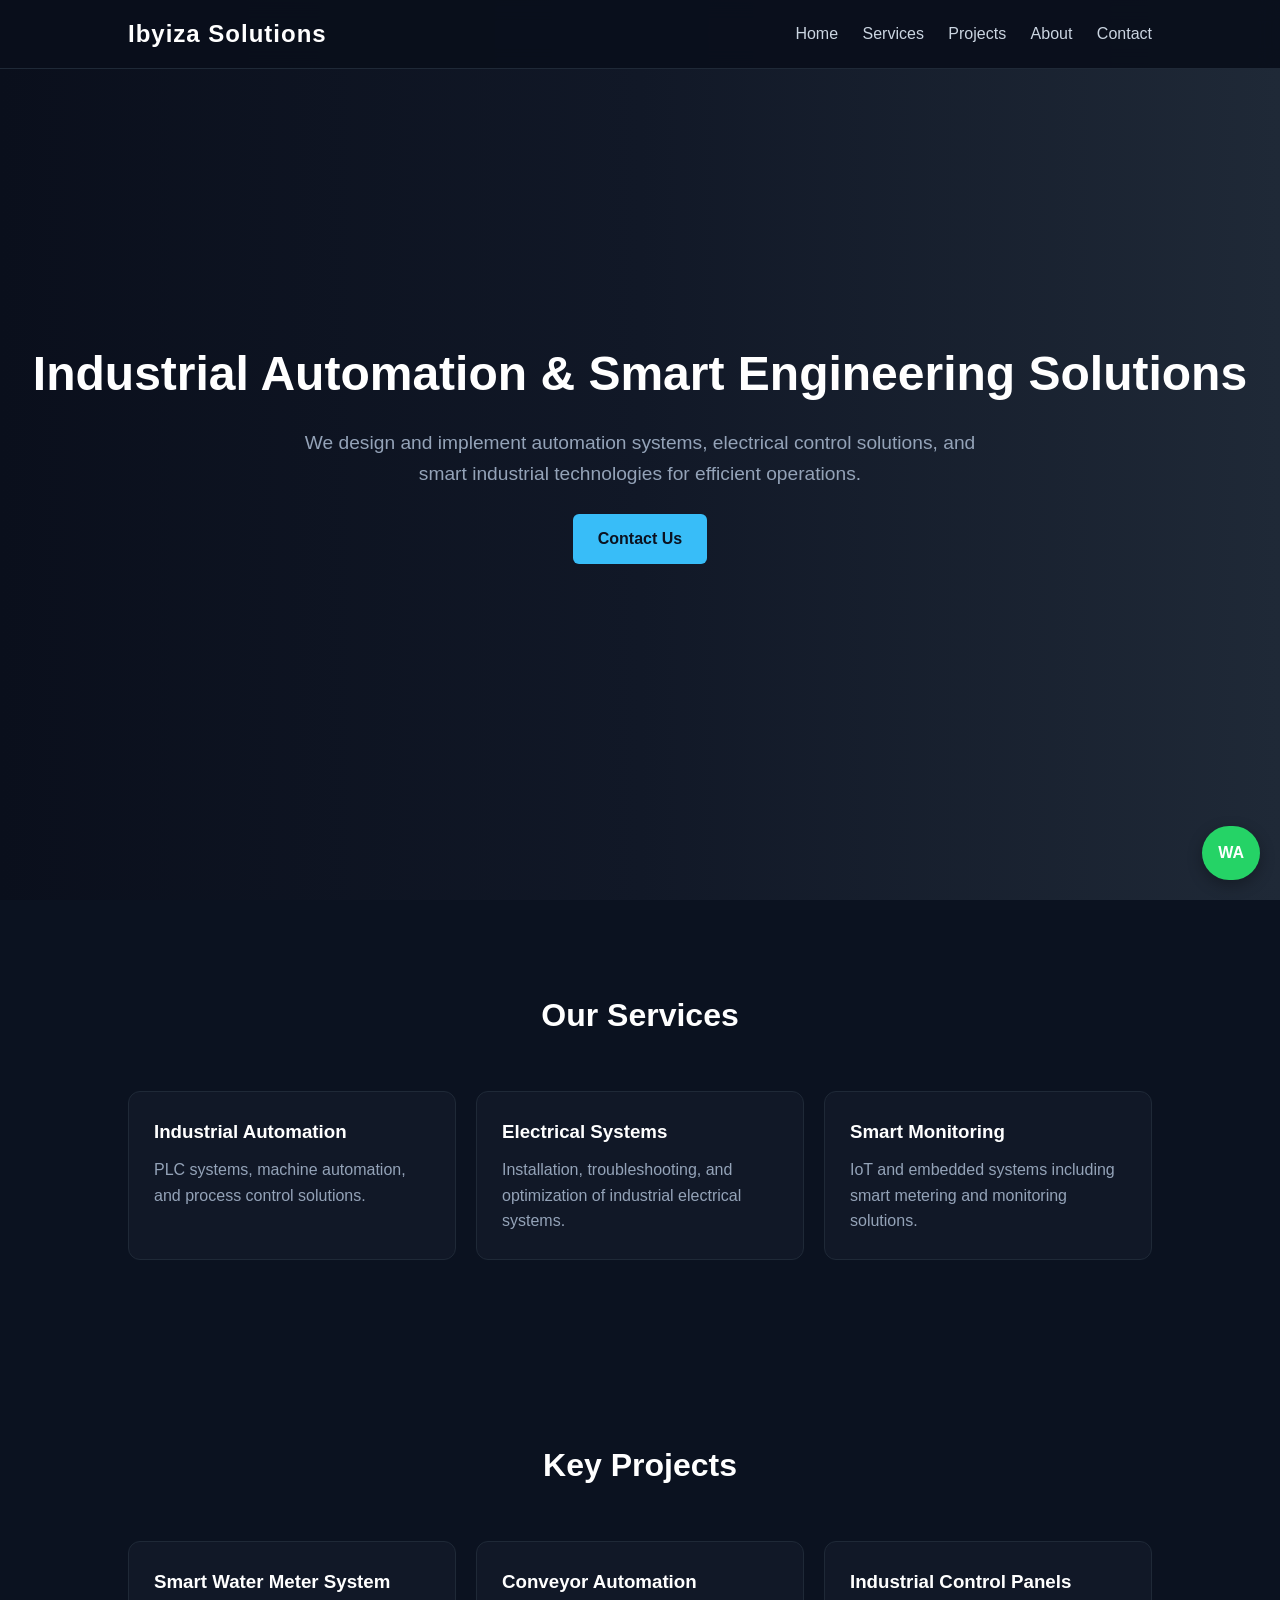
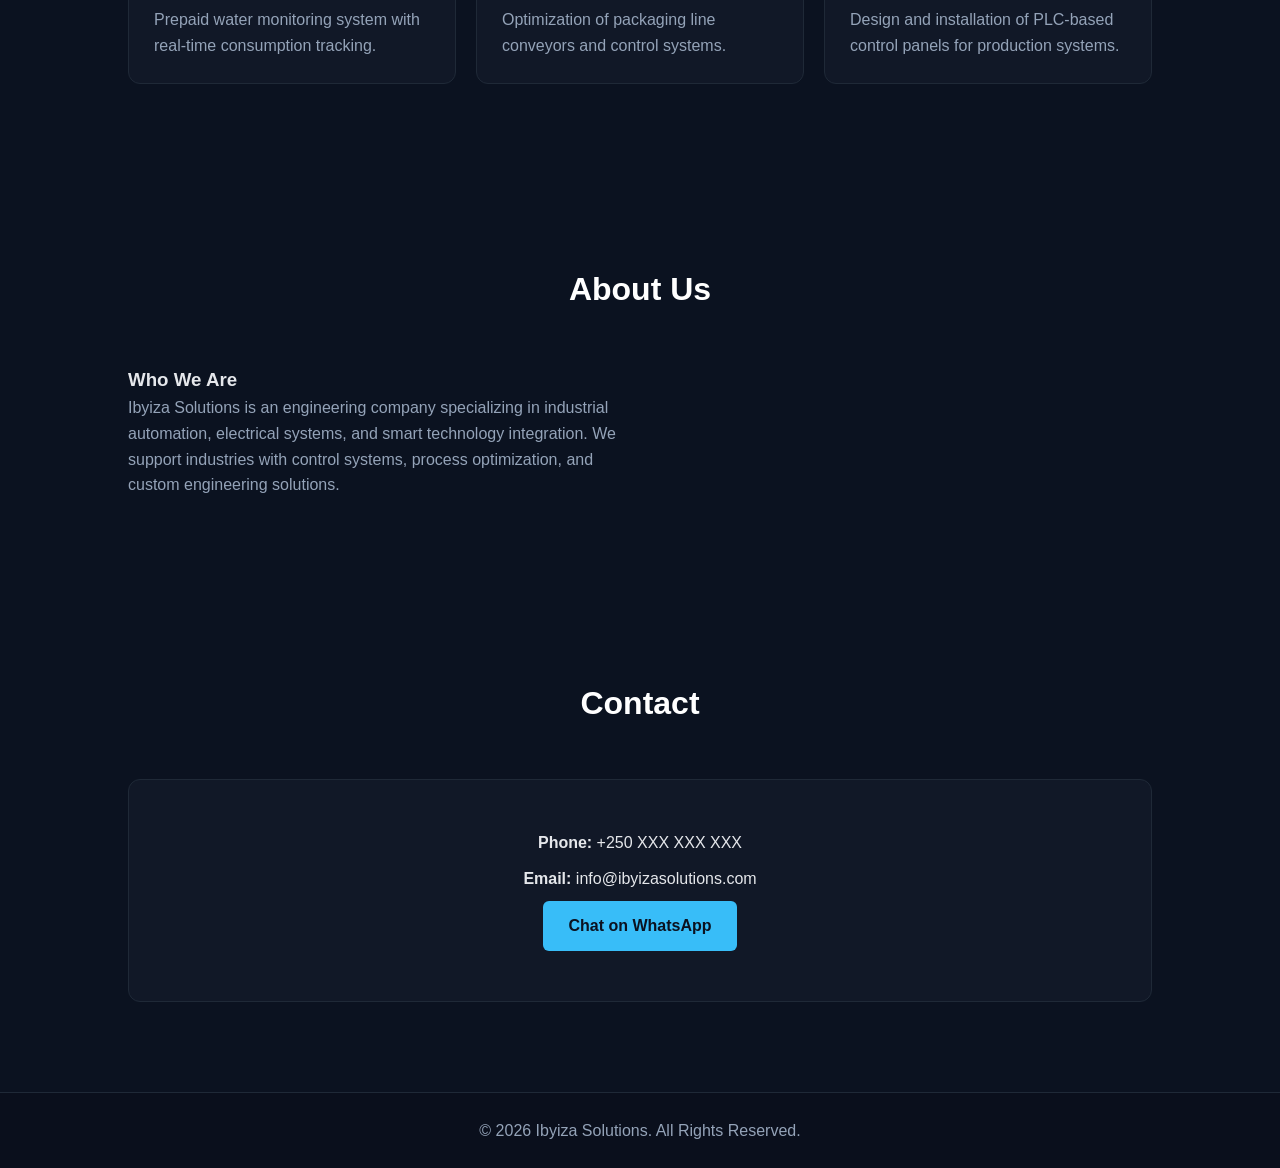
==== index.html @ 8e085aaf "Create index.html" ====
<!DOCTYPE html>
<html lang="en">
<head>
<meta charset="UTF-8" />
<meta name="viewport" content="width=device-width, initial-scale=1.0"/>

<title>Ibyiza Solutions | Industrial Automation & Engineering Systems</title>
<meta name="description" content="Ibyiza Solutions provides industrial automation, electrical systems, and smart engineering solutions including control systems and IoT-based monitoring." />

<style>
* {
  margin: 0;
  padding: 0;
  box-sizing: border-box;
  font-family: Arial, sans-serif;
}

body {
  line-height: 1.6;
  color: #e5e7eb;
  background: #0b1220;
  scroll-behavior: smooth;
}

/* NAV */
header {
  position: fixed;
  top: 0;
  width: 100%;
  background: rgba(10, 15, 28, 0.95);
  backdrop-filter: blur(10px);
  border-bottom: 1px solid #1f2937;
  z-index: 1000;
}

nav {
  display: flex;
  justify-content: space-between;
  align-items: center;
  padding: 15px 10%;
}

nav h2 {
  color: #ffffff;
  letter-spacing: 1px;
}

nav a {
  margin-left: 20px;
  text-decoration: none;
  color: #cbd5e1;
  font-weight: 500;
}

nav a:hover {
  color: #38bdf8;
}

/* HERO */
.hero {
  height: 100vh;
  display: flex;
  align-items: center;
  justify-content: center;
  text-align: center;
  padding: 0 20px;
  background: linear-gradient(to right, #0a0f1c, #111827, #1f2937);
}

.hero h1 {
  font-size: 3rem;
  margin-bottom: 15px;
  color: #ffffff;
}

.hero p {
  font-size: 1.2rem;
  max-width: 700px;
  margin: auto;
  color: #94a3b8;
  margin-bottom: 25px;
}

.btn {
  padding: 12px 25px;
  background: #38bdf8;
  color: #0b1220;
  border-radius: 6px;
  text-decoration: none;
  font-weight: bold;
  display: inline-block;
}

.btn:hover {
  background: #0ea5e9;
}

/* SECTIONS */
section {
  padding: 90px 10%;
}

.section-title {
  text-align: center;
  font-size: 2rem;
  margin-bottom: 50px;
  color: #ffffff;
}

/* GRID */
.grid {
  display: grid;
  grid-template-columns: repeat(auto-fit, minmax(260px, 1fr));
  gap: 20px;
}

/* CARDS */
.card {
  background: #111827;
  padding: 25px;
  border-radius: 12px;
  border: 1px solid #1f2937;
  transition: 0.3s;
}

.card:hover {
  transform: translateY(-6px);
  border-color: #38bdf8;
}

.card h3 {
  color: #ffffff;
  margin-bottom: 10px;
}

.card p {
  color: #94a3b8;
}

/* ABOUT */
.about {
  display: grid;
  grid-template-columns: 1fr 1fr;
  gap: 40px;
  align-items: center;
}

.about p {
  color: #94a3b8;
}

/* CONTACT */
.contact-box {
  text-align: center;
  background: #111827;
  padding: 40px;
  border-radius: 12px;
  border: 1px solid #1f2937;
}

.contact-box p {
  margin: 10px 0;
}

/* FOOTER */
footer {
  text-align: center;
  padding: 25px;
  background: #0a0f1c;
  border-top: 1px solid #1f2937;
  color: #94a3b8;
}

/* WHATSAPP BUTTON */
.whatsapp {
  position: fixed;
  bottom: 20px;
  right: 20px;
  background: #25d366;
  color: white;
  padding: 14px 16px;
  border-radius: 50px;
  text-decoration: none;
  font-weight: bold;
  box-shadow: 0 5px 15px rgba(0,0,0,0.3);
}

@media(max-width:768px){
  .about {
    grid-template-columns: 1fr;
  }

  nav {
    flex-direction: column;
    gap: 10px;
  }

  .hero h1 {
    font-size: 2.2rem;
  }
}
</style>
</head>

<body>

<header>
  <nav>
    <h2>Ibyiza Solutions</h2>
    <div>
      <a href="#home">Home</a>
      <a href="#services">Services</a>
      <a href="#projects">Projects</a>
      <a href="#about">About</a>
      <a href="#contact">Contact</a>
    </div>
  </nav>
</header>

<!-- HERO -->
<section class="hero" id="home">
  <div>
    <h1>Industrial Automation & Smart Engineering Solutions</h1>
    <p>
      We design and implement automation systems, electrical control solutions,
      and smart industrial technologies for efficient operations.
    </p>
    <a href="#contact" class="btn">Contact Us</a>
  </div>
</section>

<!-- SERVICES -->
<section id="services">
  <h2 class="section-title">Our Services</h2>

  <div class="grid">
    <div class="card">
      <h3>Industrial Automation</h3>
      <p>PLC systems, machine automation, and process control solutions.</p>
    </div>

    <div class="card">
      <h3>Electrical Systems</h3>
      <p>Installation, troubleshooting, and optimization of industrial electrical systems.</p>
    </div>

    <div class="card">
      <h3>Smart Monitoring</h3>
      <p>IoT and embedded systems including smart metering and monitoring solutions.</p>
    </div>
  </div>
</section>

<!-- PROJECTS -->
<section id="projects">
  <h2 class="section-title">Key Projects</h2>

  <div class="grid">
    <div class="card">
      <h3>Smart Water Meter System</h3>
      <p>Prepaid water monitoring system with real-time consumption tracking.</p>
    </div>

    <div class="card">
      <h3>Conveyor Automation</h3>
      <p>Optimization of packaging line conveyors and control systems.</p>
    </div>

    <div class="card">
      <h3>Industrial Control Panels</h3>
      <p>Design and installation of PLC-based control panels for production systems.</p>
    </div>
  </div>
</section>

<!-- ABOUT -->
<section id="about">
  <h2 class="section-title">About Us</h2>

  <div class="about">
    <div>
      <h3>Who We Are</h3>
      <p>
        Ibyiza Solutions is an engineering company specializing in industrial automation,
        electrical systems, and smart technology integration. We support industries with
        control systems, process optimization, and custom engineering solutions.
      </p>
    </div>
  </div>
</section>

<!-- CONTACT -->
<section id="contact">
  <h2 class="section-title">Contact</h2>

  <div class="contact-box">
    <p><strong>Phone:</strong> +250 XXX XXX XXX</p>
    <p><strong>Email:</strong> info@ibyizasolutions.com</p>
    <p><a class="btn" href="https://wa.me/250XXXXXXXXX">Chat on WhatsApp</a></p>
  </div>
</section>

<footer>
  © 2026 Ibyiza Solutions. All Rights Reserved.
</footer>

<!-- WhatsApp Floating -->
<a class="whatsapp" href="https://wa.me/250XXXXXXXXX">WA</a>

</body>
</html>
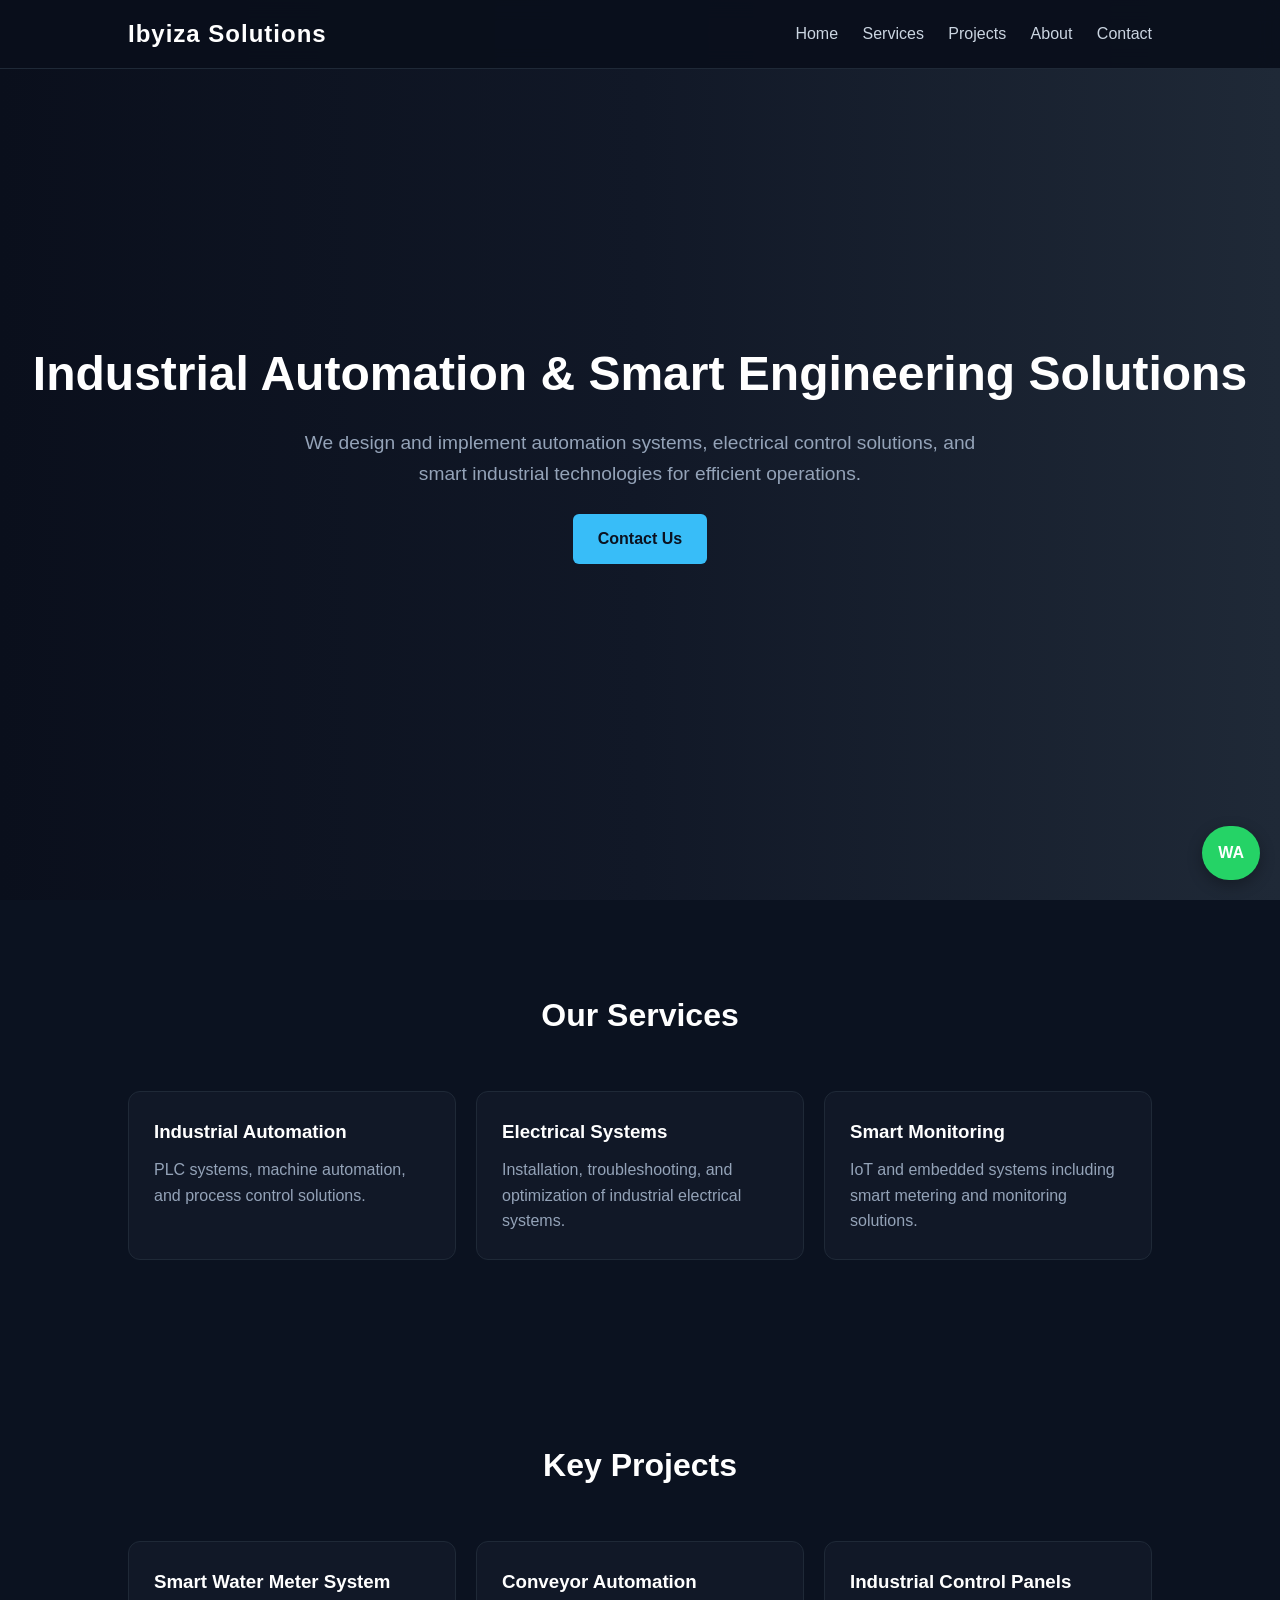
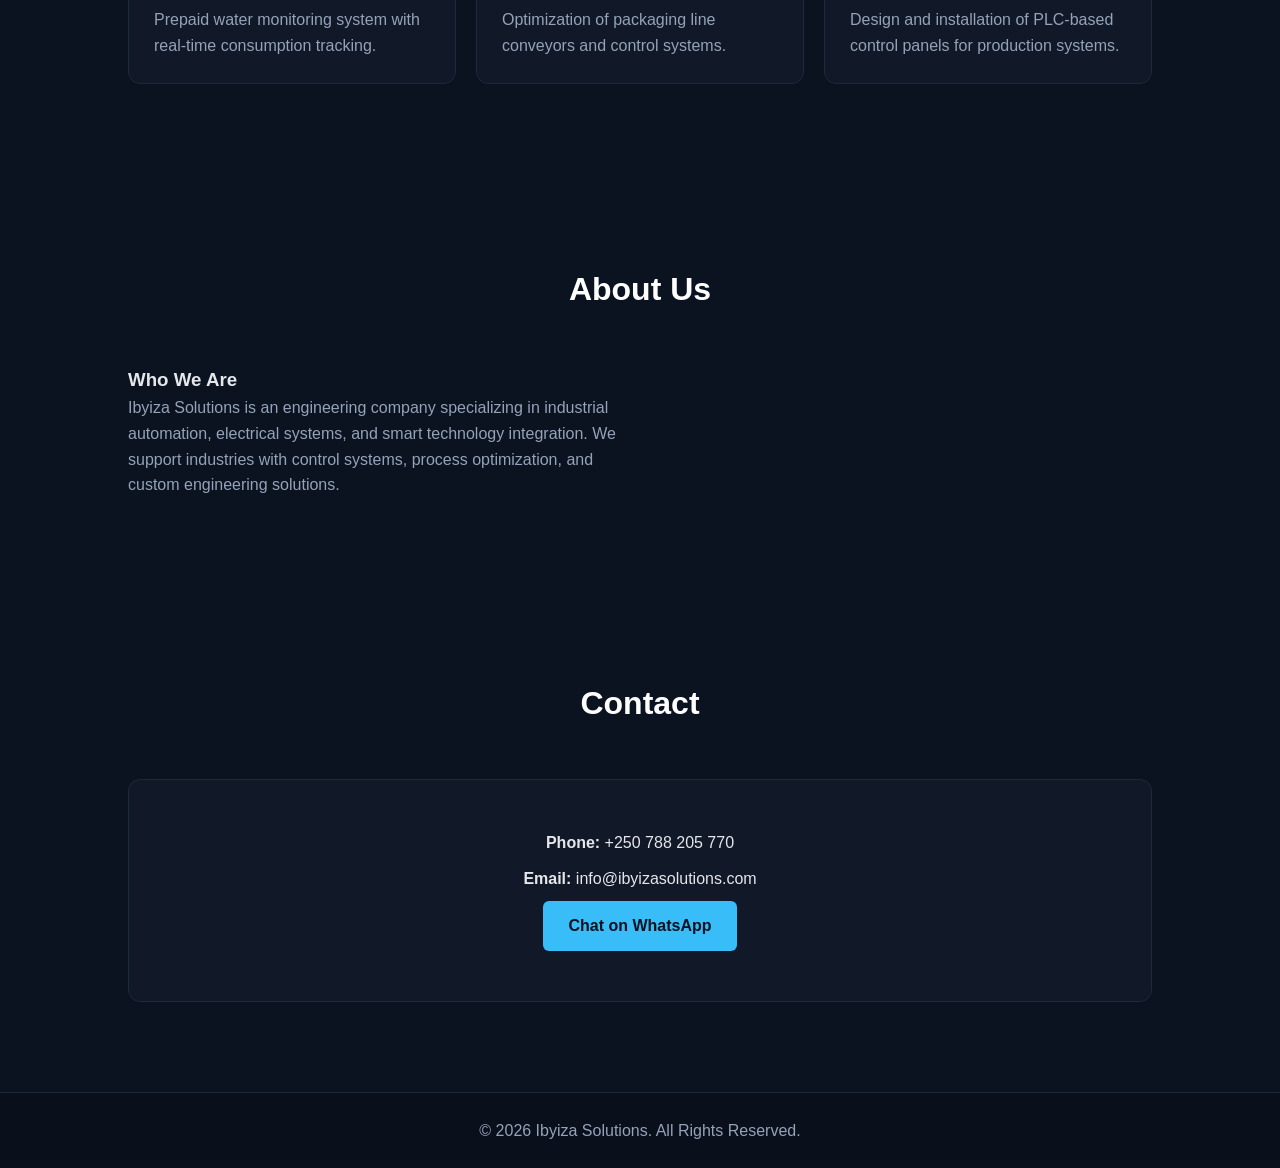
==== commit e973803b: "Update index.html" ====
--- a/index.html
+++ b/index.html
@@ -294,9 +294,9 @@
   <h2 class="section-title">Contact</h2>
 
   <div class="contact-box">
-    <p><strong>Phone:</strong> +250 XXX XXX XXX</p>
+    <p><strong>Phone:</strong> +250 788 205 770</p>
     <p><strong>Email:</strong> info@ibyizasolutions.com</p>
-    <p><a class="btn" href="https://wa.me/250XXXXXXXXX">Chat on WhatsApp</a></p>
+    <p><a class="btn" href="https://wa.me/250788205770">Chat on WhatsApp</a></p>
   </div>
 </section>
 
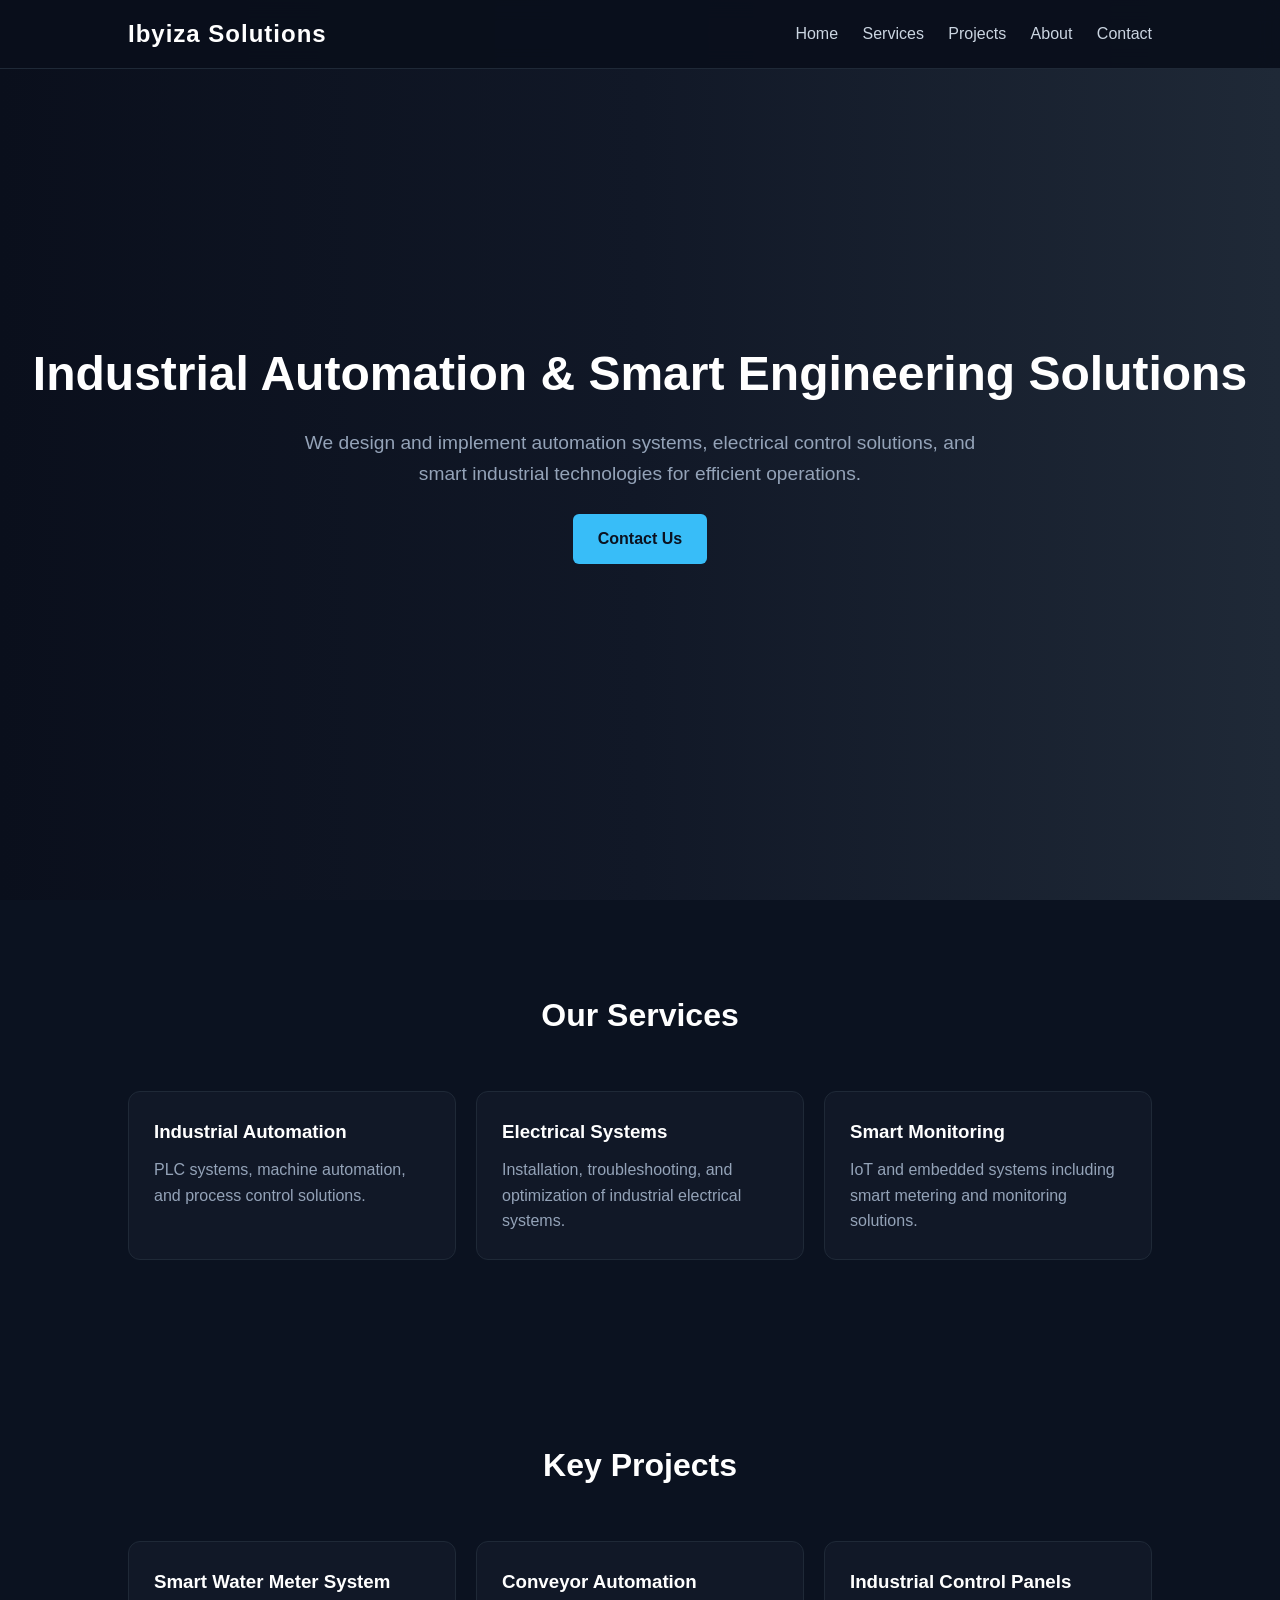
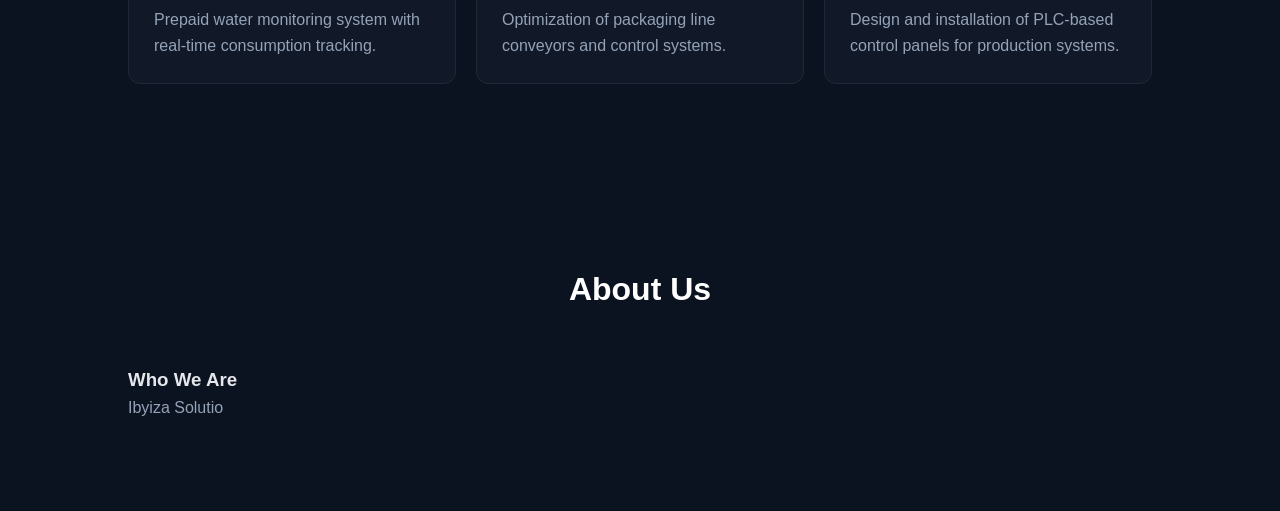
==== commit 6a97fe0c: "Update index.html" ====
--- a/index.html
+++ b/index.html
@@ -5,7 +5,18 @@
 <meta name="viewport" content="width=device-width, initial-scale=1.0"/>
 
 <title>Ibyiza Solutions | Industrial Automation & Engineering Systems</title>
-<meta name="description" content="Ibyiza Solutions provides industrial automation, electrical systems, and smart engineering solutions including control systems and IoT-based monitoring." />
+
+<!-- SEO Meta Tags -->
+<meta name="description" content="Ibyiza Solutions provides industrial automation, electrical systems, smart monitoring solutions, and engineering services for industrial and commercial applications.">
+<meta name="keywords" content="industrial automation Rwanda, electrical systems Rwanda, smart monitoring solutions, engineering services Rwanda, PLC automation Rwanda">
+<meta name="author" content="Ibyiza Solutions">
+
+<!-- Open Graph / Social Media Meta Tags -->
+<meta property="og:title" content="Ibyiza Solutions | Industrial Automation & Engineering Systems">
+<meta property="og:description" content="Engineering solutions for automation, electrical systems, and smart industrial monitoring.">
+<meta property="og:type" content="website">
+<meta property="og:url" content="https://ibyizasolutions.com">
+<meta property="og:image" content="https://ibyizasolutions.com/images/factory.jpg">
 
 <style>
 * {
@@ -232,18 +243,15 @@
 <!-- SERVICES -->
 <section id="services">
   <h2 class="section-title">Our Services</h2>
-
   <div class="grid">
     <div class="card">
       <h3>Industrial Automation</h3>
       <p>PLC systems, machine automation, and process control solutions.</p>
     </div>
-
     <div class="card">
       <h3>Electrical Systems</h3>
       <p>Installation, troubleshooting, and optimization of industrial electrical systems.</p>
     </div>
-
     <div class="card">
       <h3>Smart Monitoring</h3>
       <p>IoT and embedded systems including smart metering and monitoring solutions.</p>
@@ -254,18 +262,15 @@
 <!-- PROJECTS -->
 <section id="projects">
   <h2 class="section-title">Key Projects</h2>
-
   <div class="grid">
     <div class="card">
       <h3>Smart Water Meter System</h3>
       <p>Prepaid water monitoring system with real-time consumption tracking.</p>
     </div>
-
     <div class="card">
       <h3>Conveyor Automation</h3>
       <p>Optimization of packaging line conveyors and control systems.</p>
     </div>
-
     <div class="card">
       <h3>Industrial Control Panels</h3>
       <p>Design and installation of PLC-based control panels for production systems.</p>
@@ -276,36 +281,8 @@
 <!-- ABOUT -->
 <section id="about">
   <h2 class="section-title">About Us</h2>
-
   <div class="about">
     <div>
       <h3>Who We Are</h3>
       <p>
-        Ibyiza Solutions is an engineering company specializing in industrial automation,
-        electrical systems, and smart technology integration. We support industries with
-        control systems, process optimization, and custom engineering solutions.
-      </p>
-    </div>
-  </div>
-</section>
-
-<!-- CONTACT -->
-<section id="contact">
-  <h2 class="section-title">Contact</h2>
-
-  <div class="contact-box">
-    <p><strong>Phone:</strong> +250 788 205 770</p>
-    <p><strong>Email:</strong> info@ibyizasolutions.com</p>
-    <p><a class="btn" href="https://wa.me/250788205770">Chat on WhatsApp</a></p>
-  </div>
-</section>
-
-<footer>
-  © 2026 Ibyiza Solutions. All Rights Reserved.
-</footer>
-
-<!-- WhatsApp Floating -->
-<a class="whatsapp" href="https://wa.me/250XXXXXXXXX">WA</a>
-
-</body>
-</html>
+        Ibyiza Solutio
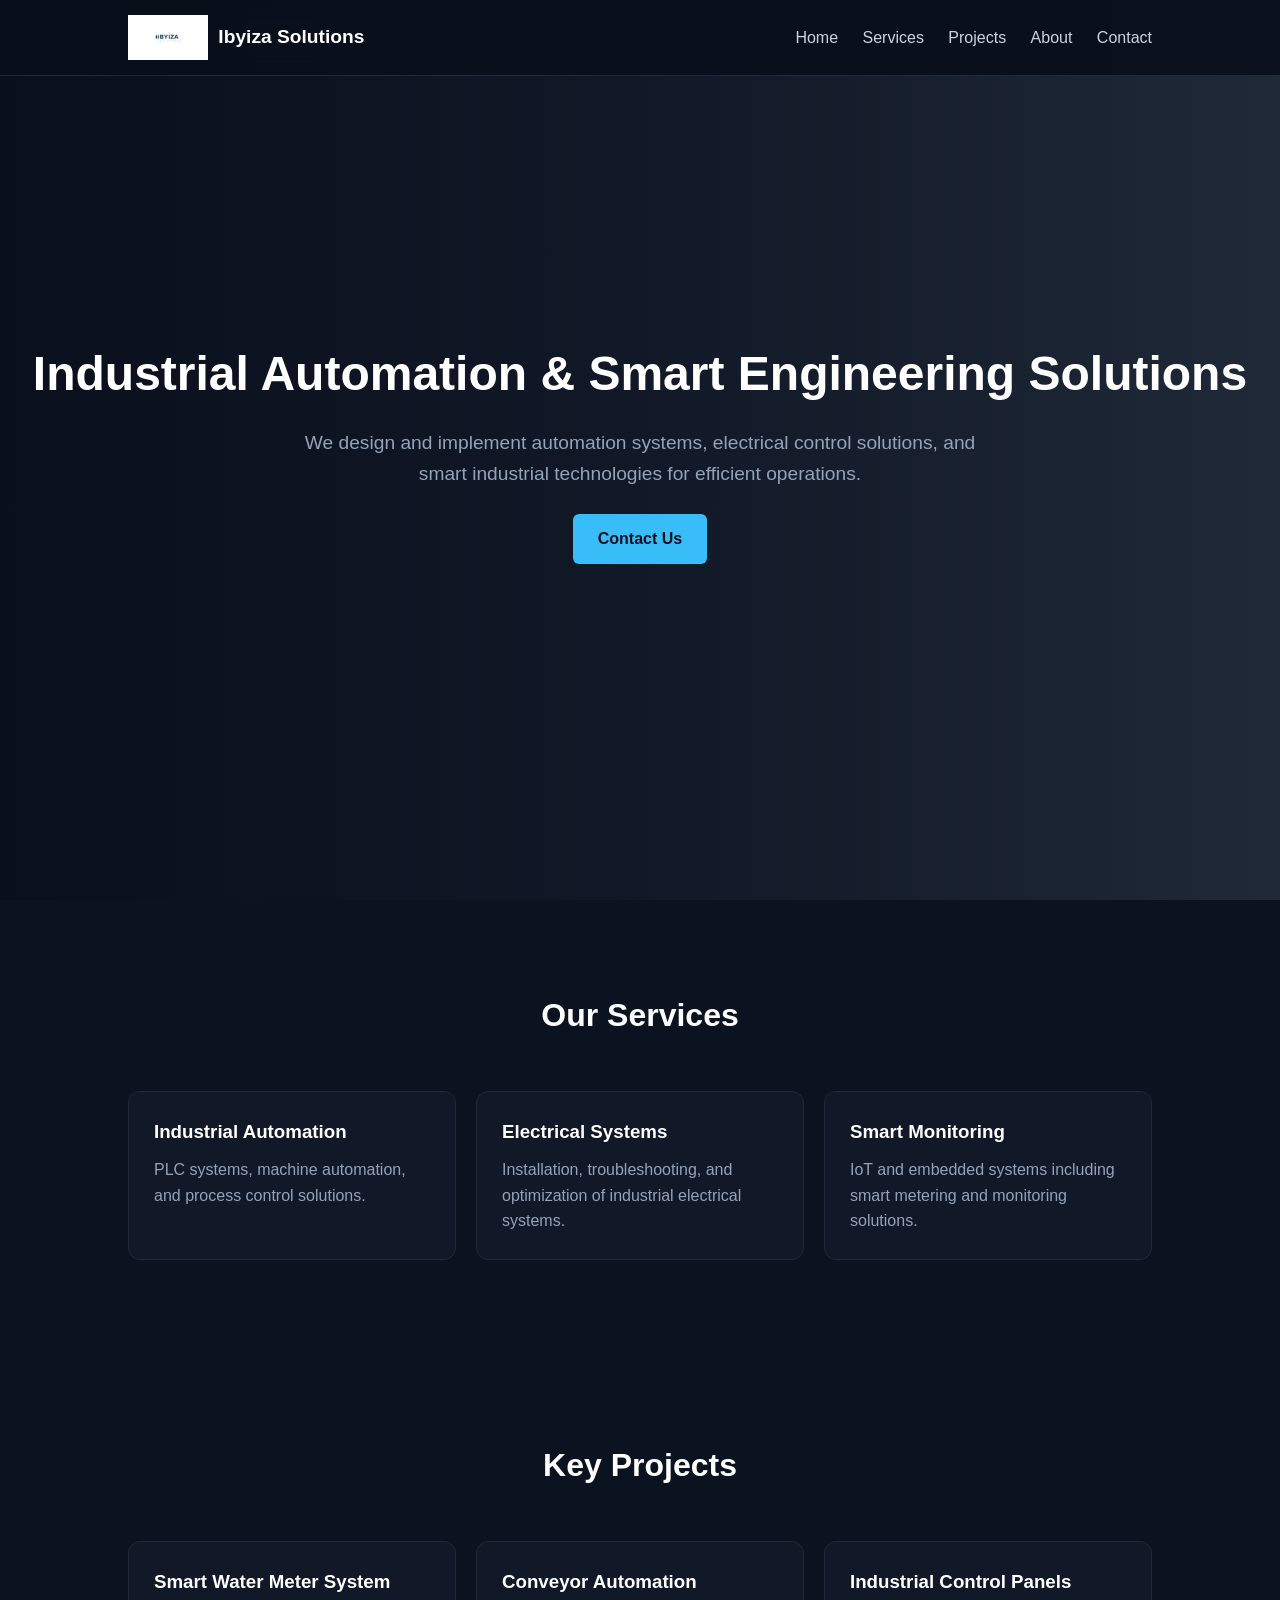
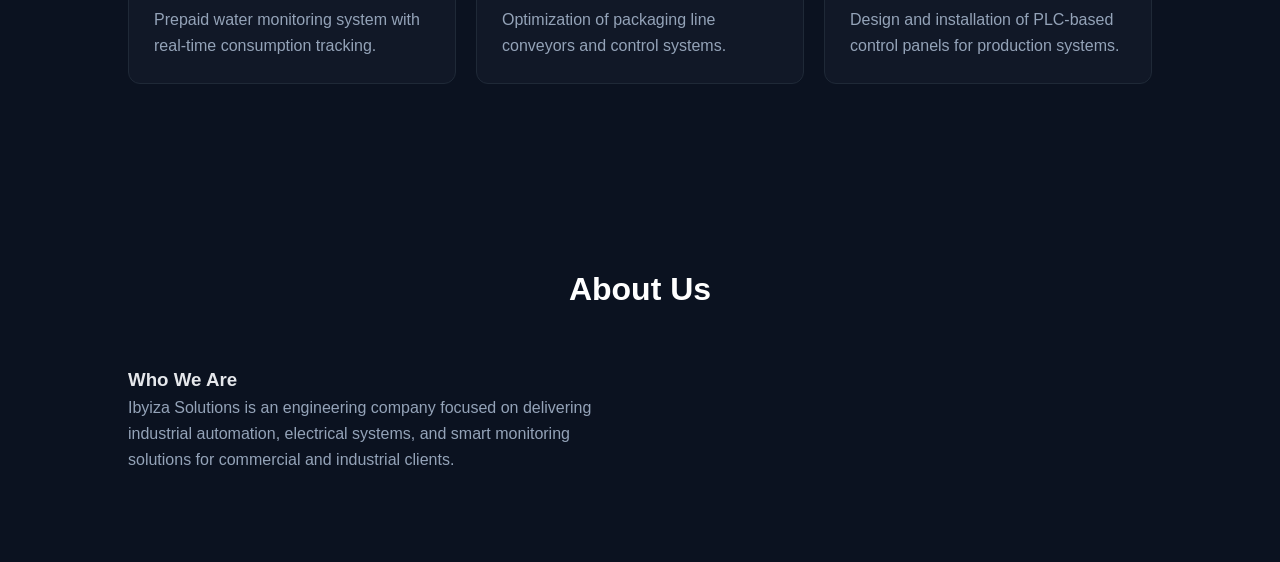
==== commit e2686e51: "Update index.html" ====
--- a/index.html
+++ b/index.html
@@ -17,7 +17,7 @@
 <meta property="og:type" content="website">
 <meta property="og:url" content="https://ibyizasolutions.com">
 <meta property="og:image" content="https://ibyizasolutions.com/images/factory.jpg">
-
+<link rel="icon" type="image/png" href="logo.png">
 <style>
 * {
   margin: 0;
@@ -51,11 +51,6 @@
   padding: 15px 10%;
 }
 
-nav h2 {
-  color: #ffffff;
-  letter-spacing: 1px;
-}
-
 nav a {
   margin-left: 20px;
   text-decoration: none;
@@ -65,6 +60,19 @@
 
 nav a:hover {
   color: #38bdf8;
+}
+
+.logo {
+  display: flex;
+  align-items: center;
+  gap: 10px;
+  color: #ffffff;
+  font-size: 1.2rem;
+  font-weight: bold;
+}
+.logo img {
+  height: 45px;
+  width: auto;
 }
 
 /* HERO */
@@ -217,7 +225,10 @@
 
 <header>
   <nav>
-    <h2>Ibyiza Solutions</h2>
+    <div class="logo">
+      <img src="logo.png" alt="Ibyiza Solutions Logo">
+      <span>Ibyiza Solutions</span>
+    </div>
     <div>
       <a href="#home">Home</a>
       <a href="#services">Services</a>
@@ -285,4 +296,12 @@
     <div>
       <h3>Who We Are</h3>
       <p>
-        Ibyiza Solutio
+        Ibyiza Solutions is an engineering company focused on delivering industrial automation,
+        electrical systems, and smart monitoring solutions for commercial and industrial clients.
+      </p>
+    </div>
+  </div>
+</section>
+
+</body>
+</html>
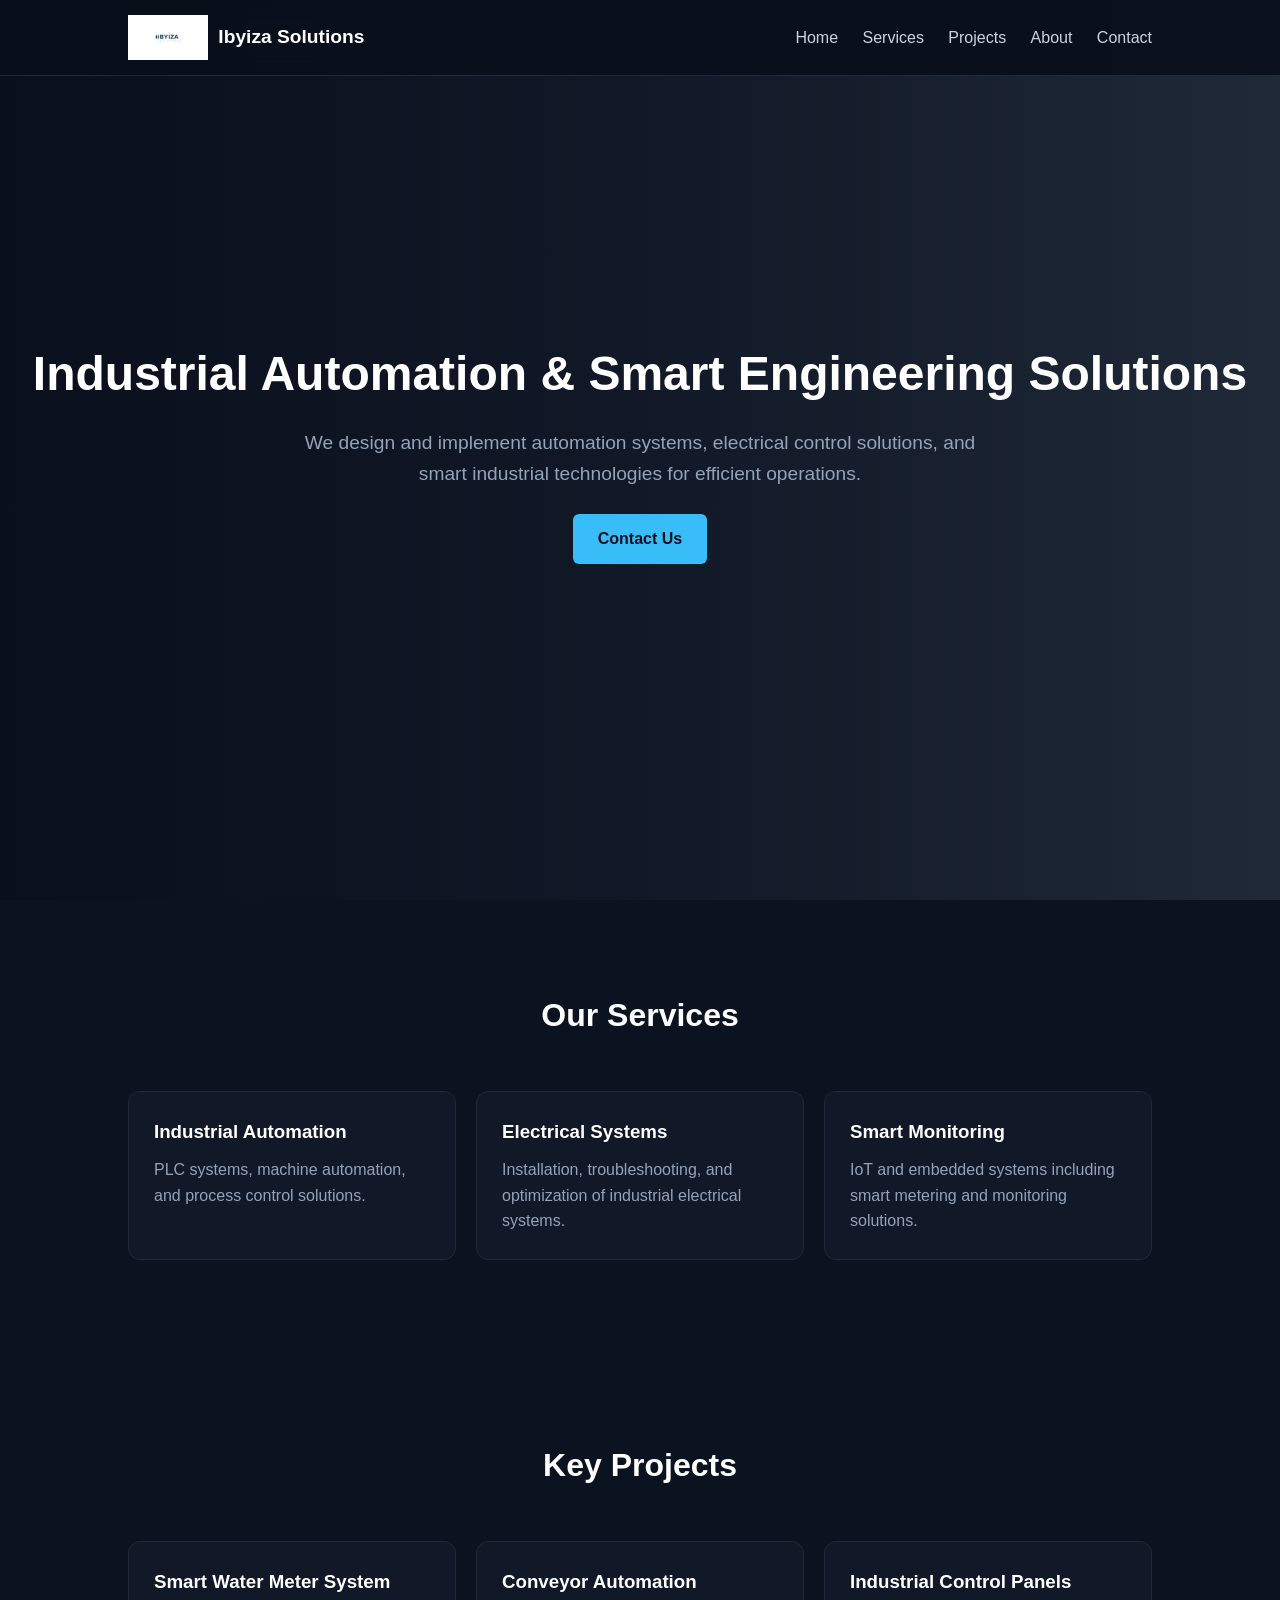
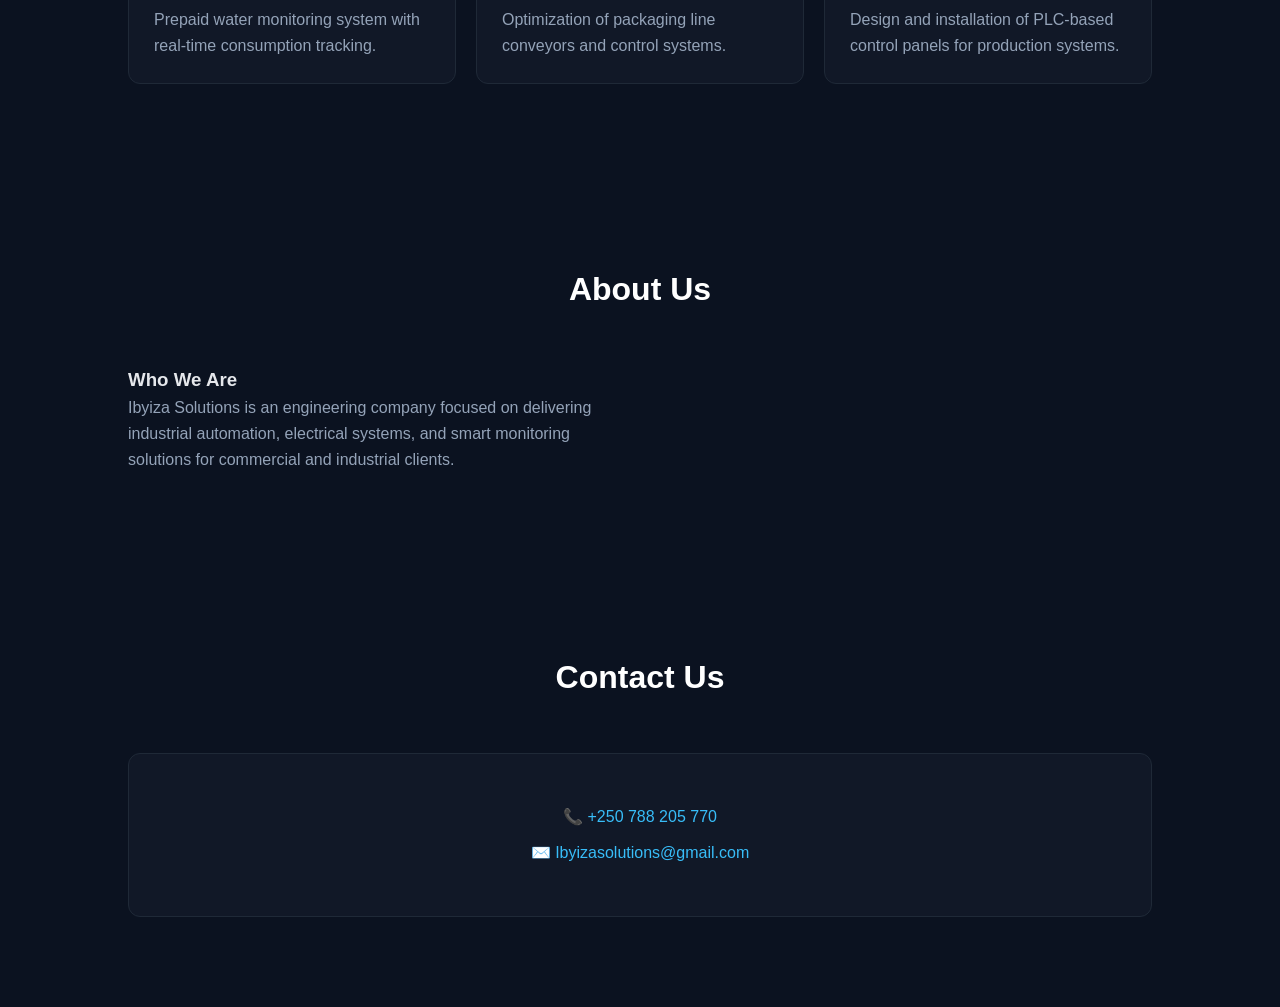
==== commit f416a9de: "Update index.html" ====
--- a/index.html
+++ b/index.html
@@ -303,5 +303,14 @@
   </div>
 </section>
 
+<!-- CONTACT -->
+<section id="contact">
+  <h2 class="section-title">Contact Us</h2>
+  <div class="contact-box">
+    <p>📞 <a href="tel:+250788205770" style="color:#38bdf8; text-decoration:none;">+250 788 205 770</a></p>
+    <p>✉️ <a href="mailto:Ibyizasolutions@gmail.com" style="color:#38bdf8; text-decoration:none;">Ibyizasolutions@gmail.com</a></p>
+  </div>
+</section>
+
 </body>
 </html>
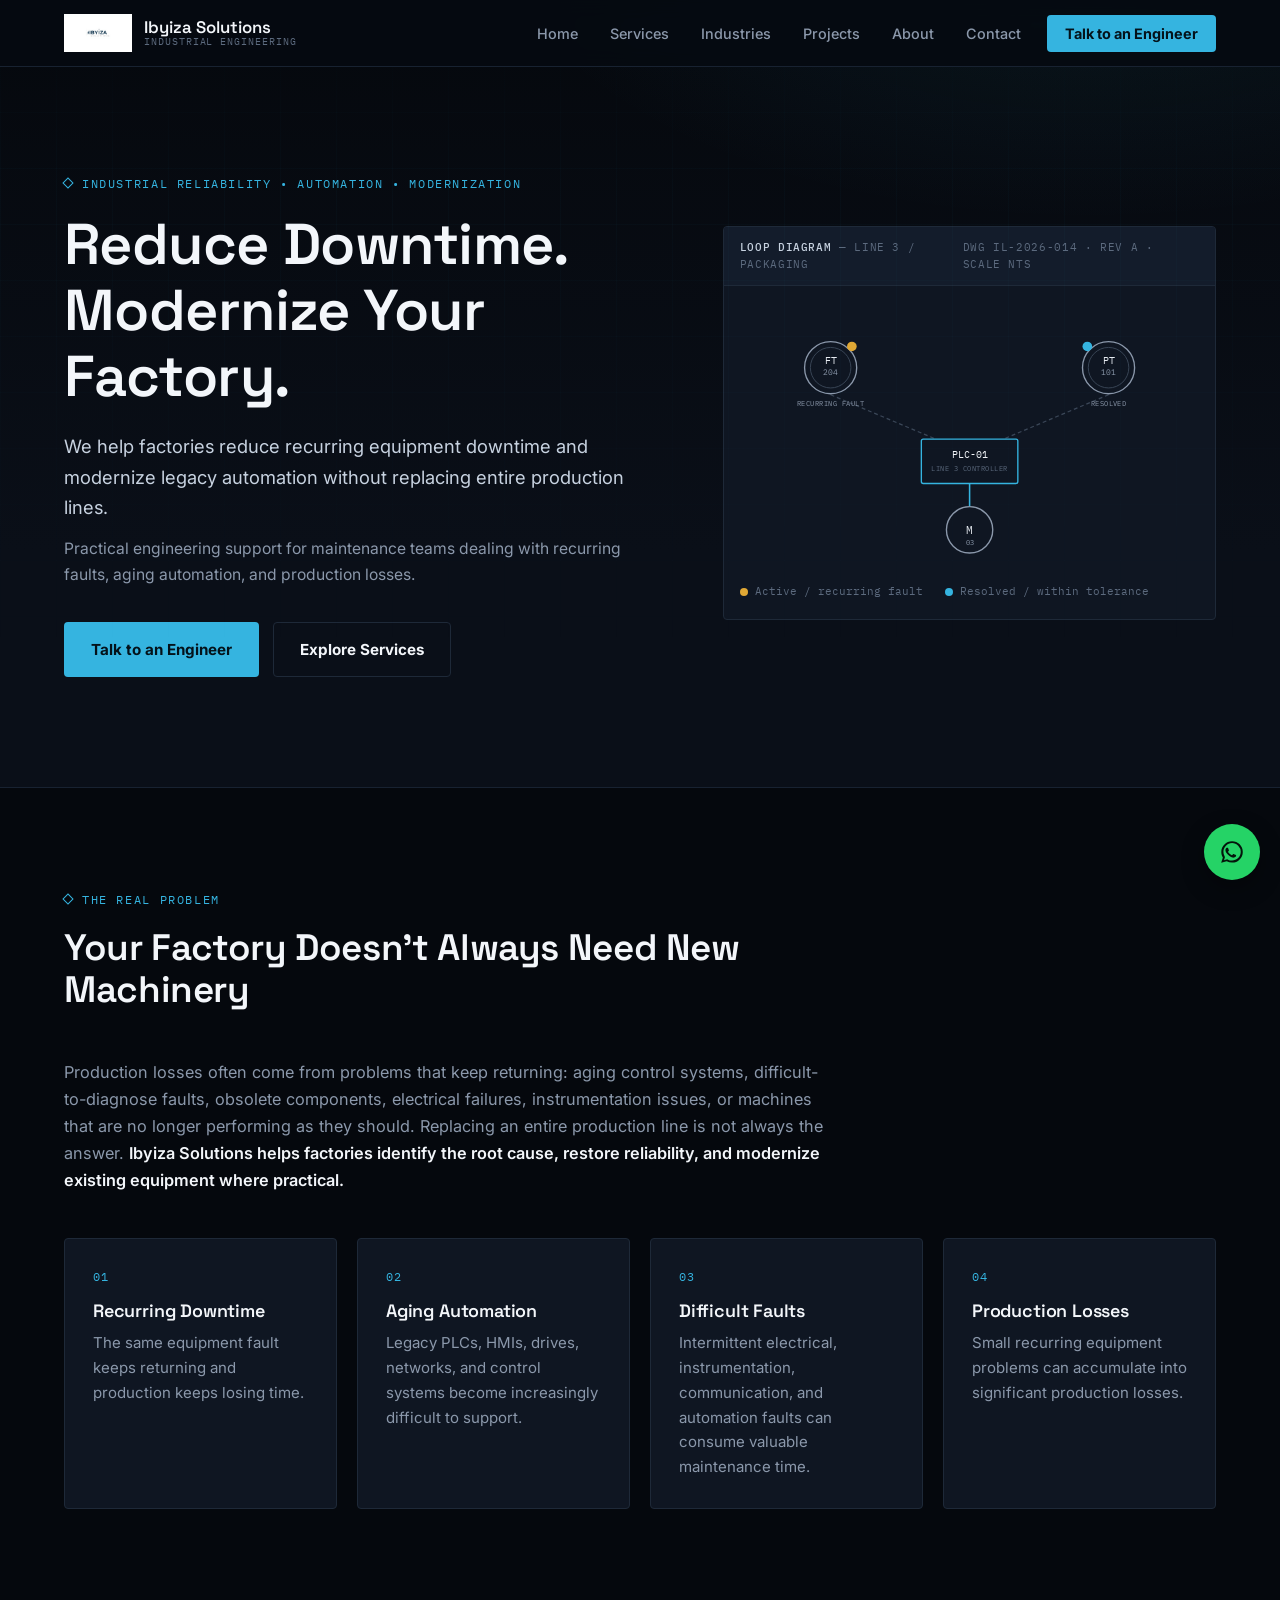
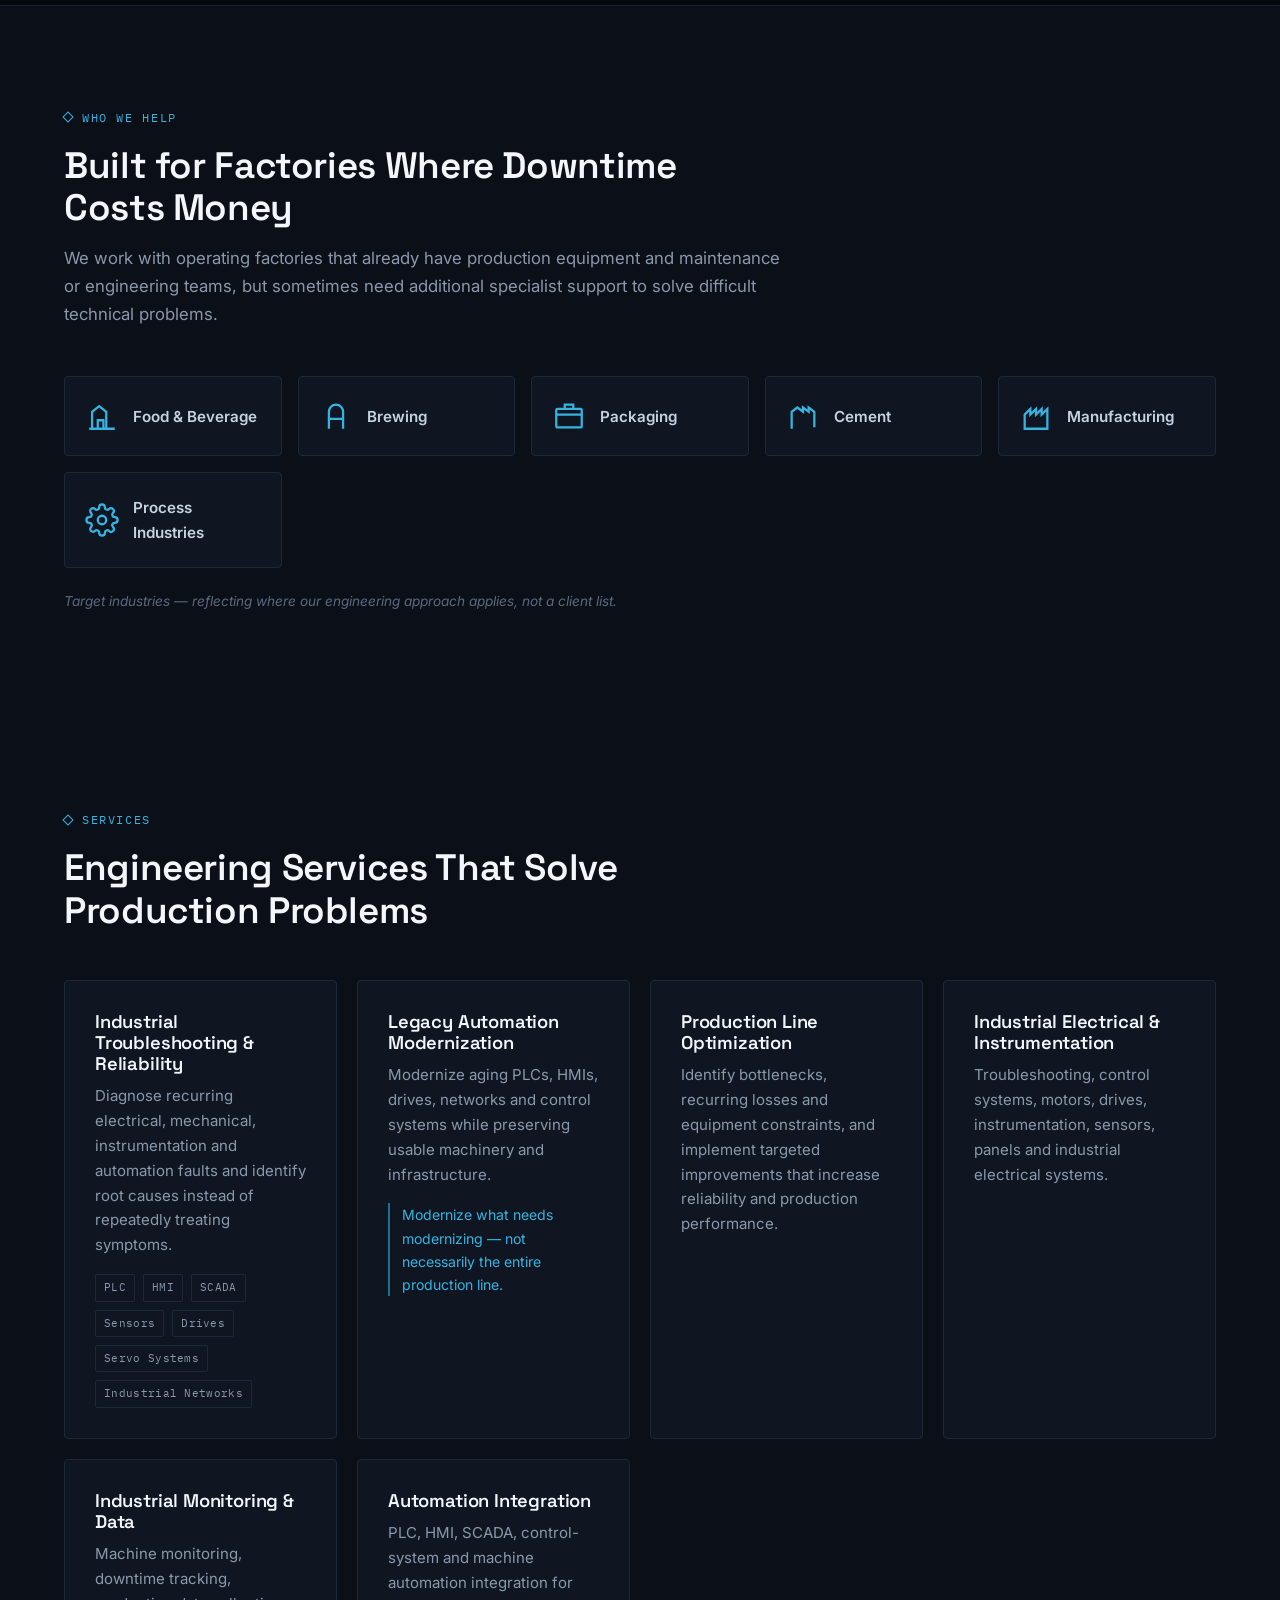
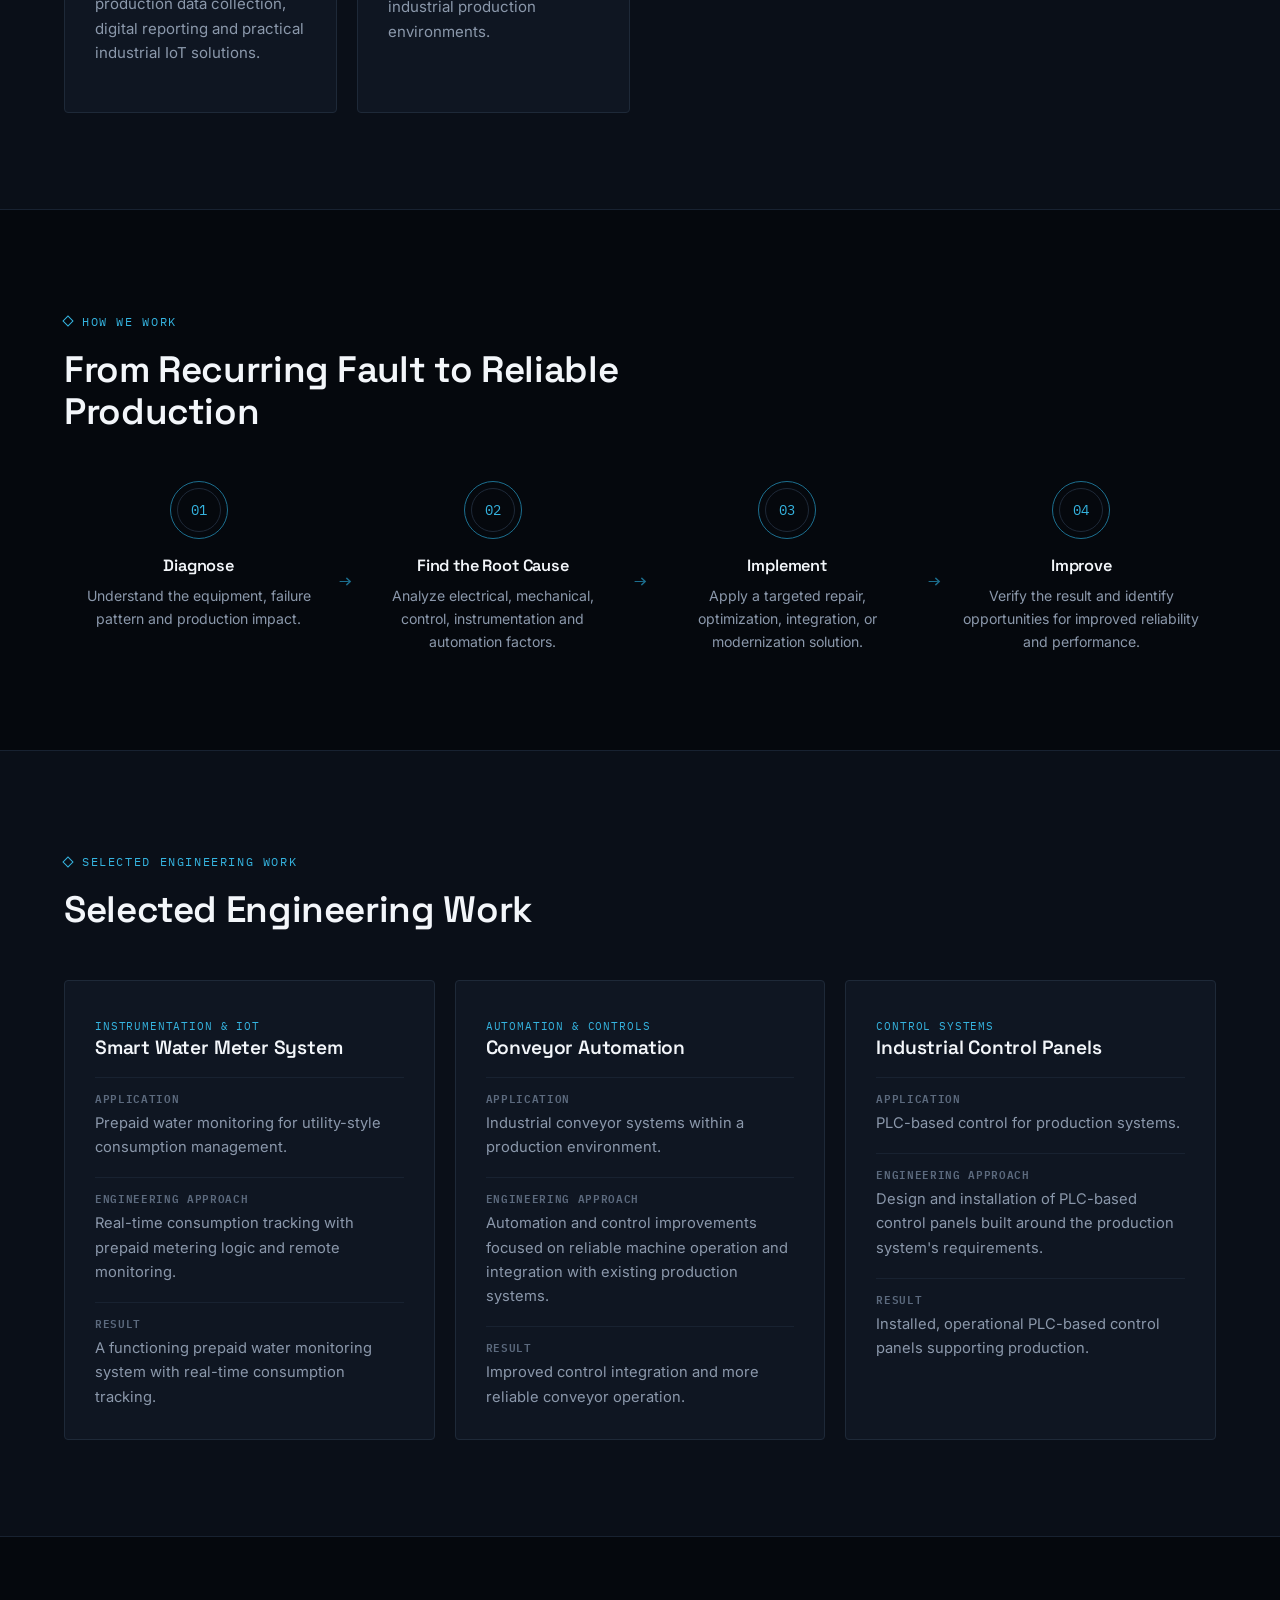
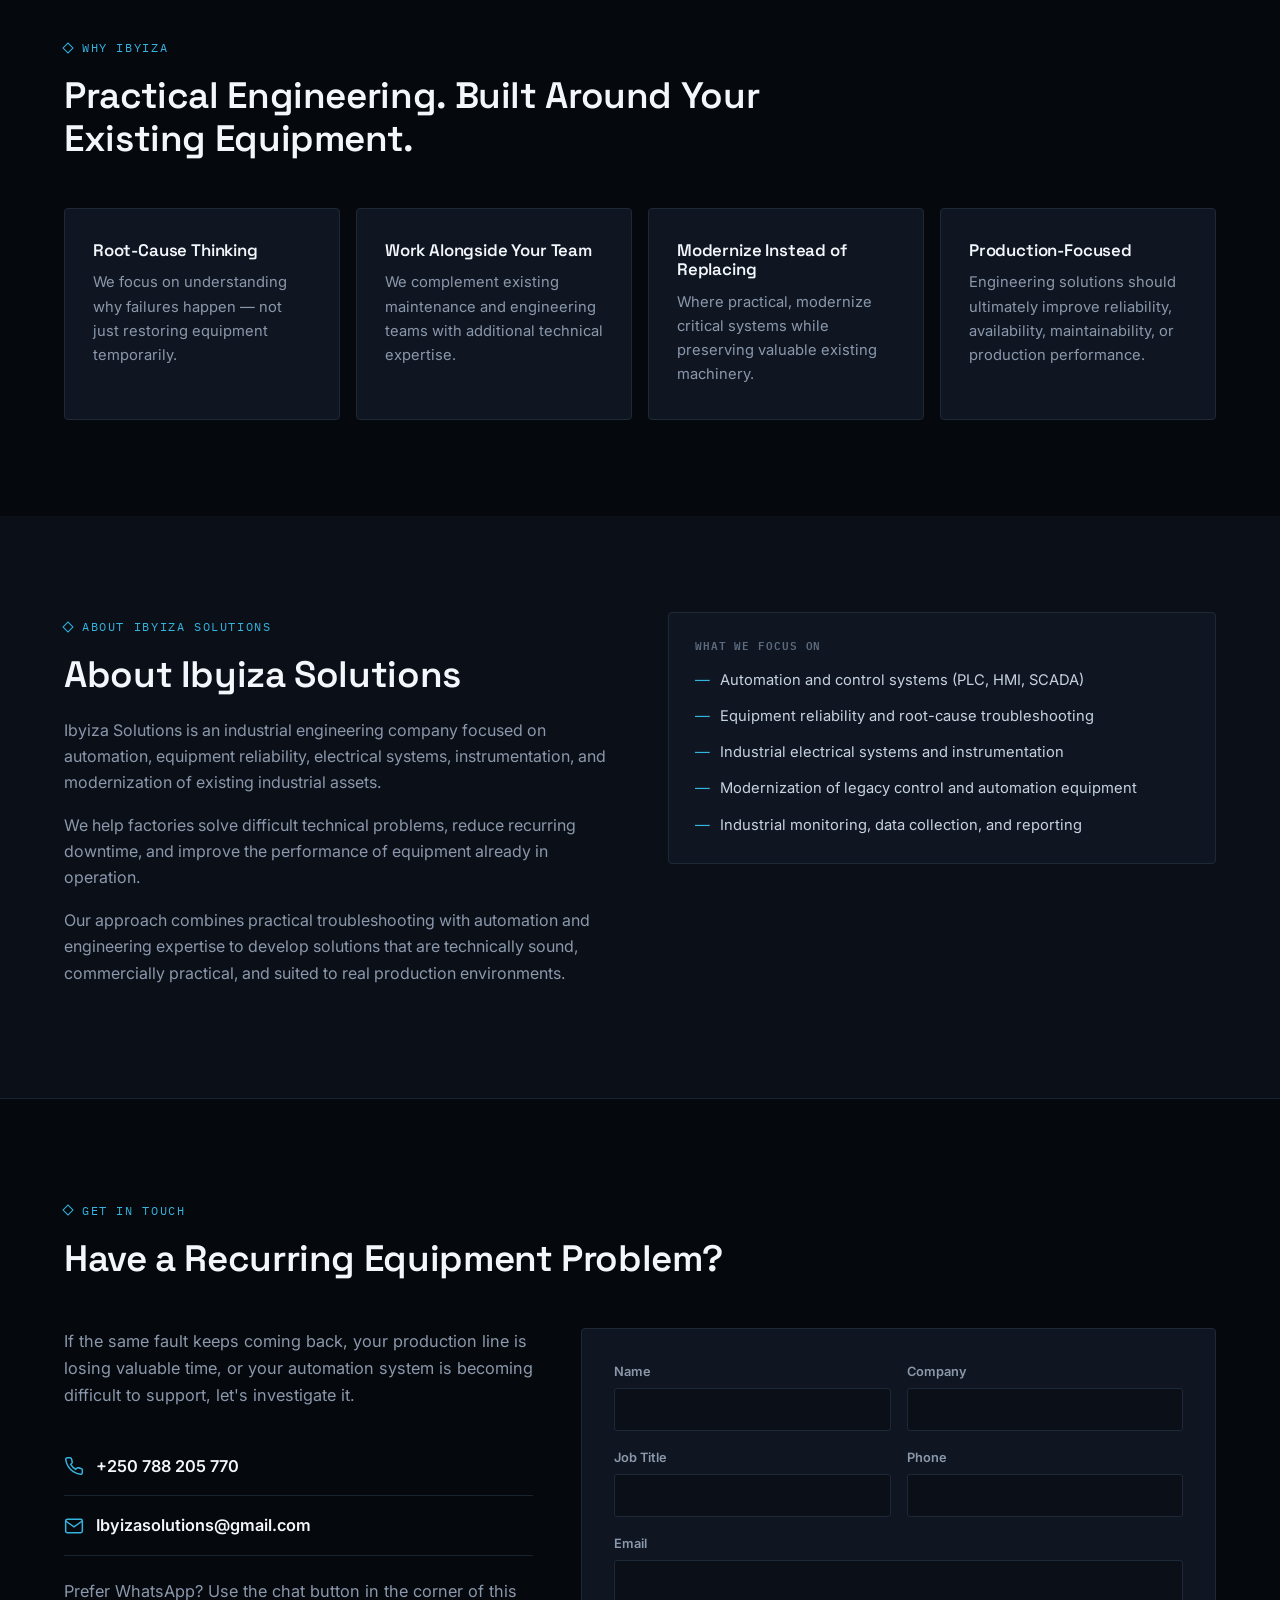
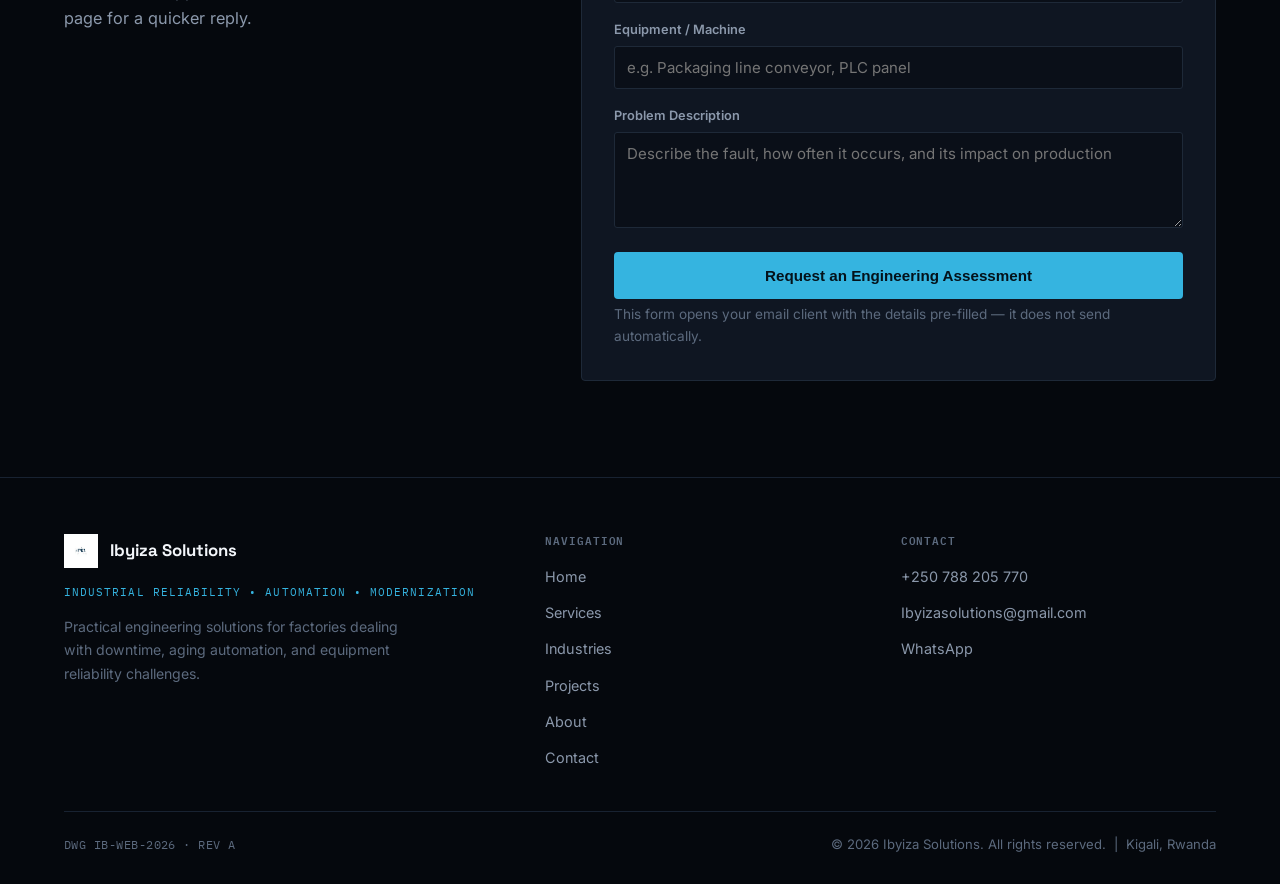
==== commit c7866722: "Update print statement from 'Hello' to 'Goodbye'" ====
--- a/index.html
+++ b/index.html
@@ -2,315 +2,1023 @@
 <html lang="en">
 <head>
 <meta charset="UTF-8" />
-<meta name="viewport" content="width=device-width, initial-scale=1.0"/>
-
-<title>Ibyiza Solutions | Industrial Automation & Engineering Systems</title>
+<meta name="viewport" content="width=device-width, initial-scale=1.0" />
+
+<title>Ibyiza Solutions | Industrial Automation, Reliability &amp; Factory Downtime</title>
 
 <!-- SEO Meta Tags -->
-<meta name="description" content="Ibyiza Solutions provides industrial automation, electrical systems, smart monitoring solutions, and engineering services for industrial and commercial applications.">
-<meta name="keywords" content="industrial automation Rwanda, electrical systems Rwanda, smart monitoring solutions, engineering services Rwanda, PLC automation Rwanda">
-<meta name="author" content="Ibyiza Solutions">
-
-<!-- Open Graph / Social Media Meta Tags -->
-<meta property="og:title" content="Ibyiza Solutions | Industrial Automation & Engineering Systems">
-<meta property="og:description" content="Engineering solutions for automation, electrical systems, and smart industrial monitoring.">
-<meta property="og:type" content="website">
-<meta property="og:url" content="https://ibyizasolutions.com">
-<meta property="og:image" content="https://ibyizasolutions.com/images/factory.jpg">
-<link rel="icon" type="image/png" href="logo.png">
+<meta name="description" content="Ibyiza Solutions helps factories reduce recurring equipment downtime, troubleshoot industrial automation problems, and modernize legacy control systems without unnecessarily replacing entire production lines." />
+<meta name="keywords" content="industrial automation Rwanda, industrial engineering Rwanda, factory automation Rwanda, industrial troubleshooting, PLC troubleshooting Rwanda, industrial maintenance engineering, legacy automation modernization, production line optimization, industrial electrical engineering, factory downtime reduction, automation engineering Rwanda" />
+<meta name="author" content="Ibyiza Solutions" />
+<meta name="robots" content="index, follow" />
+<link rel="canonical" href="https://ibyizasolutions.com/" />
+
+<!-- Open Graph -->
+<meta property="og:title" content="Ibyiza Solutions | Industrial Automation, Reliability & Factory Downtime" />
+<meta property="og:description" content="We help factories reduce recurring equipment downtime and modernize legacy automation without replacing entire production lines." />
+<meta property="og:type" content="website" />
+<meta property="og:url" content="https://ibyizasolutions.com/" />
+<meta property="og:image" content="https://ibyizasolutions.com/logo.png" />
+<meta property="og:locale" content="en_US" />
+<meta property="og:site_name" content="Ibyiza Solutions" />
+
+<!-- Twitter -->
+<meta name="twitter:card" content="summary_large_image" />
+<meta name="twitter:title" content="Ibyiza Solutions | Industrial Automation, Reliability & Factory Downtime" />
+<meta name="twitter:description" content="Practical engineering support for factories dealing with recurring downtime, aging automation, and equipment reliability challenges." />
+<meta name="twitter:image" content="https://ibyizasolutions.com/logo.png" />
+
+<link rel="icon" type="image/png" href="logo.png" />
+
+<link rel="preconnect" href="https://fonts.googleapis.com" />
+<link rel="preconnect" href="https://fonts.gstatic.com" crossorigin />
+<link href="https://fonts.googleapis.com/css2?family=Space+Grotesk:wght@500;600;700&family=IBM+Plex+Mono:wght@400;500;600&family=Inter:wght@400;500;600&display=swap" rel="stylesheet" />
+
+<!-- Structured Data -->
+<script type="application/ld+json">
+{
+  "@context": "https://schema.org",
+  "@type": "ProfessionalService",
+  "name": "Ibyiza Solutions",
+  "url": "https://ibyizasolutions.com/",
+  "logo": "https://ibyizasolutions.com/logo.png",
+  "image": "https://ibyizasolutions.com/logo.png",
+  "description": "Ibyiza Solutions helps factories reduce recurring equipment downtime, troubleshoot industrial automation problems, and modernize legacy control systems.",
+  "telephone": "+250788205770",
+  "email": "Ibyizasolutions@gmail.com",
+  "areaServed": "Rwanda",
+  "priceRange": "$$",
+  "sameAs": []
+}
+</script>
+
 <style>
-* {
-  margin: 0;
-  padding: 0;
-  box-sizing: border-box;
-  font-family: Arial, sans-serif;
-}
-
-body {
-  line-height: 1.6;
-  color: #e5e7eb;
-  background: #0b1220;
-  scroll-behavior: smooth;
-}
-
-/* NAV */
-header {
-  position: fixed;
-  top: 0;
-  width: 100%;
-  background: rgba(10, 15, 28, 0.95);
-  backdrop-filter: blur(10px);
-  border-bottom: 1px solid #1f2937;
-  z-index: 1000;
-}
-
-nav {
-  display: flex;
-  justify-content: space-between;
-  align-items: center;
-  padding: 15px 10%;
-}
-
-nav a {
-  margin-left: 20px;
-  text-decoration: none;
-  color: #cbd5e1;
-  font-weight: 500;
-}
-
-nav a:hover {
-  color: #38bdf8;
-}
-
-.logo {
-  display: flex;
-  align-items: center;
-  gap: 10px;
-  color: #ffffff;
-  font-size: 1.2rem;
-  font-weight: bold;
-}
-.logo img {
-  height: 45px;
-  width: auto;
-}
-
-/* HERO */
-.hero {
-  height: 100vh;
-  display: flex;
-  align-items: center;
-  justify-content: center;
-  text-align: center;
-  padding: 0 20px;
-  background: linear-gradient(to right, #0a0f1c, #111827, #1f2937);
-}
-
-.hero h1 {
-  font-size: 3rem;
-  margin-bottom: 15px;
-  color: #ffffff;
-}
-
-.hero p {
-  font-size: 1.2rem;
-  max-width: 700px;
-  margin: auto;
-  color: #94a3b8;
-  margin-bottom: 25px;
-}
-
-.btn {
-  padding: 12px 25px;
-  background: #38bdf8;
-  color: #0b1220;
-  border-radius: 6px;
-  text-decoration: none;
-  font-weight: bold;
-  display: inline-block;
-}
-
-.btn:hover {
-  background: #0ea5e9;
-}
-
-/* SECTIONS */
-section {
-  padding: 90px 10%;
-}
-
-.section-title {
-  text-align: center;
-  font-size: 2rem;
-  margin-bottom: 50px;
-  color: #ffffff;
-}
-
-/* GRID */
-.grid {
-  display: grid;
-  grid-template-columns: repeat(auto-fit, minmax(260px, 1fr));
-  gap: 20px;
-}
-
-/* CARDS */
-.card {
-  background: #111827;
-  padding: 25px;
-  border-radius: 12px;
-  border: 1px solid #1f2937;
-  transition: 0.3s;
-}
-
-.card:hover {
-  transform: translateY(-6px);
-  border-color: #38bdf8;
-}
-
-.card h3 {
-  color: #ffffff;
-  margin-bottom: 10px;
-}
-
-.card p {
-  color: #94a3b8;
-}
-
-/* ABOUT */
-.about {
-  display: grid;
-  grid-template-columns: 1fr 1fr;
-  gap: 40px;
-  align-items: center;
-}
-
-.about p {
-  color: #94a3b8;
-}
-
-/* CONTACT */
-.contact-box {
-  text-align: center;
-  background: #111827;
-  padding: 40px;
-  border-radius: 12px;
-  border: 1px solid #1f2937;
-}
-
-.contact-box p {
-  margin: 10px 0;
-}
-
-/* FOOTER */
-footer {
-  text-align: center;
-  padding: 25px;
-  background: #0a0f1c;
-  border-top: 1px solid #1f2937;
-  color: #94a3b8;
-}
-
-/* WHATSAPP BUTTON */
-.whatsapp {
-  position: fixed;
-  bottom: 20px;
-  right: 20px;
-  background: #25d366;
-  color: white;
-  padding: 14px 16px;
-  border-radius: 50px;
-  text-decoration: none;
-  font-weight: bold;
-  box-shadow: 0 5px 15px rgba(0,0,0,0.3);
-}
-
-@media(max-width:768px){
-  .about {
-    grid-template-columns: 1fr;
-  }
-
-  nav {
-    flex-direction: column;
-    gap: 10px;
-  }
-
-  .hero h1 {
-    font-size: 2.2rem;
-  }
-}
+  /* =========================================================
+     DESIGN TOKENS
+     Identity: a drafting-office / control-room register, not a
+     software one. Sharp corners with tick-mark drawing frames,
+     monospace instrument tags, a single amber/cyan signal pair
+     borrowed from real fault-status conventions (amber = active
+     fault, cyan = resolved/normal), and one signature artifact —
+     an instrument-loop diagram — that recurs in miniature through
+     the page instead of stock icons.
+     ========================================================= */
+  :root{
+    --bg-void:      #05080d;
+    --bg-base:      #0a0f18;
+    --bg-panel:     #0f1622;
+    --bg-panel-2:   #131c2b;
+    --line:         #1e2938;
+    --line-soft:    #182231;
+
+    --ink-0:        #f3f6fa;
+    --ink-1:        #c7d2e0;
+    --ink-2:        #8b98ab;
+    --ink-3:        #5c6a7e;
+
+    --accent:       #35b4e0;
+    --accent-dim:   #1c6f8f;
+    --accent-glow:  rgba(53, 180, 224, 0.18);
+    --warn:         #e0a835;
+
+    --radius-sm:    3px;
+    --radius-md:    4px;
+    --radius-lg:    6px;
+
+    --font-display: "Space Grotesk", "Segoe UI", Arial, sans-serif;
+    --font-body:    "Inter", -apple-system, BlinkMacSystemFont, "Segoe UI", Roboto, sans-serif;
+    --font-mono:    "IBM Plex Mono", "SFMono-Regular", Consolas, monospace;
+
+    --maxw: 1200px;
+  }
+
+  *,*::before,*::after{ box-sizing:border-box; }
+  html{ scroll-behavior:smooth; }
+
+  @media (prefers-reduced-motion: reduce){
+    html{ scroll-behavior:auto; }
+    *,*::before,*::after{ animation-duration:0.001ms !important; animation-iteration-count:1 !important; transition-duration:0.001ms !important; scroll-behavior:auto !important; }
+  }
+
+  body{
+    margin:0;
+    background:var(--bg-base);
+    color:var(--ink-1);
+    font-family:var(--font-body);
+    line-height:1.65;
+    font-size:16px;
+    -webkit-font-smoothing:antialiased;
+  }
+
+  img{ max-width:100%; display:block; }
+  a{ color:inherit; }
+
+  h1,h2,h3,h4{
+    font-family:var(--font-display);
+    color:var(--ink-0);
+    font-weight:600;
+    line-height:1.15;
+    margin:0;
+    letter-spacing:-0.01em;
+  }
+  p{ margin:0; }
+
+  .visually-hidden{
+    position:absolute; width:1px; height:1px; overflow:hidden;
+    clip:rect(0,0,0,0); white-space:nowrap; border:0; padding:0; margin:-1px;
+  }
+
+  a:focus-visible, button:focus-visible, input:focus-visible, textarea:focus-visible{
+    outline: 2px solid var(--accent);
+    outline-offset: 3px;
+    border-radius: 2px;
+  }
+
+  .skip-link{
+    position:absolute; left:12px; top:-60px;
+    background:var(--accent); color:#04121a; font-weight:700;
+    padding:10px 16px; border-radius:4px; z-index:2000;
+    transition:top .2s ease;
+  }
+  .skip-link:focus{ top:12px; }
+
+  .container{ max-width:var(--maxw); margin:0 auto; padding:0 24px; }
+
+  section{ padding:96px 0; position:relative; }
+  @media (max-width:768px){ section{ padding:64px 0; } }
+
+  .eyebrow{
+    font-family:var(--font-mono);
+    font-size:0.72rem;
+    letter-spacing:0.14em;
+    text-transform:uppercase;
+    color:var(--accent);
+    display:inline-flex;
+    align-items:center;
+    gap:10px;
+    margin-bottom:18px;
+  }
+  .eyebrow::before{ content:""; width:8px; height:8px; border:1px solid var(--accent); display:inline-block; transform:rotate(45deg); flex:none; }
+
+  .section-head{ max-width:720px; margin:0 0 48px; }
+  .section-head h2{ font-size:clamp(1.7rem, 3vw, 2.3rem); margin-bottom:16px; }
+  .section-head p{ color:var(--ink-2); font-size:1.05rem; }
+  .section-head.center{ margin-left:auto; margin-right:auto; text-align:center; }
+  .section-head.center .eyebrow{ justify-content:center; }
+
+  /* ============ DRAFTING-CORNER PANEL TREATMENT ============
+     Shared by every card-like surface: sharp corners, a hairline
+     border, and four tick marks that light up on hover — like a
+     crop/registration mark on a technical drawing. */
+  .tech-panel{
+    position:relative;
+    background:var(--bg-panel);
+    border:1px solid var(--line);
+    border-radius:var(--radius-md);
+    transition:border-color .18s ease, background .18s ease, transform .18s ease;
+  }
+  .tech-panel::before,
+  .tech-panel::after{
+    content:"";
+    position:absolute;
+    width:11px; height:11px;
+    border-color:transparent;
+    opacity:0;
+    transition:opacity .18s ease, border-color .18s ease;
+    pointer-events:none;
+  }
+  .tech-panel::before{ top:-1px; left:-1px; border-top:1.5px solid var(--accent); border-left:1.5px solid var(--accent); }
+  .tech-panel::after{ bottom:-1px; right:-1px; border-bottom:1.5px solid var(--accent); border-right:1.5px solid var(--accent); }
+  .tech-panel:hover{ border-color:var(--accent-dim); background:var(--bg-panel-2); }
+  .tech-panel:hover::before,
+  .tech-panel:hover::after{ opacity:1; }
+
+  /* ============ NAV ============ */
+  header{
+    position:fixed; top:0; left:0; right:0; z-index:1000;
+    background:rgba(6,10,17,0.9);
+    backdrop-filter:blur(10px) saturate(140%);
+    border-bottom:1px solid var(--line-soft);
+  }
+  nav.navbar{ max-width:var(--maxw); margin:0 auto; padding:14px 24px; display:flex; align-items:center; justify-content:space-between; }
+  .brand{ display:flex; align-items:center; gap:12px; text-decoration:none; }
+  .brand img{ height:38px; width:auto; }
+  .brand-text{ display:flex; flex-direction:column; line-height:1.1; }
+  .brand-text strong{ color:var(--ink-0); font-family:var(--font-display); font-size:1.05rem; font-weight:600; }
+  .brand-text span{ font-family:var(--font-mono); font-size:0.6rem; letter-spacing:0.1em; text-transform:uppercase; color:var(--ink-3); }
+
+  .nav-links{ display:flex; align-items:center; gap:4px; list-style:none; margin:0; padding:0; }
+  .nav-links a{ text-decoration:none; color:var(--ink-2); font-size:0.9rem; font-weight:500; padding:10px 14px; border-radius:4px; transition:color .15s ease, background .15s ease; }
+  .nav-links a:hover{ color:var(--ink-0); background:var(--bg-panel); }
+
+  .nav-cta{ margin-left:8px; background:var(--accent); color:#04121a !important; font-weight:700 !important; padding:10px 18px !important; }
+  .nav-cta:hover{ background:#5cc7ea; color:#04121a !important; }
+
+  .nav-toggle{ display:none; background:none; border:1px solid var(--line); border-radius:4px; padding:8px 10px; color:var(--ink-0); cursor:pointer; }
+
+  @media (max-width:900px){
+    .nav-links{
+      position:fixed; top:66px; left:0; right:0;
+      flex-direction:column; align-items:stretch;
+      background:var(--bg-panel);
+      border-bottom:1px solid var(--line);
+      padding:10px; gap:2px;
+      transform:translateY(-8px); opacity:0; pointer-events:none;
+      transition:opacity .18s ease, transform .18s ease;
+    }
+    .nav-links.open{ opacity:1; transform:translateY(0); pointer-events:auto; }
+    .nav-links a{ padding:14px 16px; border-radius:4px; }
+    .nav-cta{ margin-left:0; text-align:center; }
+    .nav-toggle{ display:inline-flex; align-items:center; justify-content:center; }
+  }
+
+  /* ============ BUTTONS ============ */
+  .btn{
+    display:inline-flex; align-items:center; gap:10px;
+    padding:14px 26px; border-radius:4px;
+    font-weight:700; font-size:0.95rem;
+    text-decoration:none; border:1px solid transparent; cursor:pointer;
+    transition:transform .15s ease, background .15s ease, border-color .15s ease;
+  }
+  .btn-primary{ background:var(--accent); color:#04121a; }
+  .btn-primary:hover{ background:#5cc7ea; transform:translateY(-1px); }
+  .btn-ghost{ background:transparent; color:var(--ink-0); border-color:var(--line); }
+  .btn-ghost:hover{ border-color:var(--accent); color:var(--accent); transform:translateY(-1px); }
+  .btn-block{ width:100%; justify-content:center; }
+
+  /* ============ HERO ============ */
+  .hero{
+    padding:168px 0 110px;
+    background:
+      radial-gradient(1000px 500px at 85% -10%, rgba(53,180,224,0.09), transparent 60%),
+      linear-gradient(180deg, var(--bg-void) 0%, var(--bg-base) 70%);
+    border-bottom:1px solid var(--line-soft);
+    position:relative; overflow:hidden;
+  }
+  .hero::after{
+    content:"";
+    position:absolute; inset:0;
+    background-image:
+      linear-gradient(rgba(53,180,224,0.05) 1px, transparent 1px),
+      linear-gradient(90deg, rgba(53,180,224,0.05) 1px, transparent 1px);
+    background-size:56px 56px;
+    mask-image:linear-gradient(180deg, transparent, rgba(0,0,0,0.55) 25%, transparent 85%);
+    pointer-events:none;
+  }
+  .hero-grid{ position:relative; display:grid; grid-template-columns:1.1fr 0.9fr; gap:56px; align-items:center; }
+  @media (max-width:980px){ .hero-grid{ grid-template-columns:1fr; } }
+  .hero h1{ font-size:clamp(2.3rem, 5vw, 3.6rem); margin-bottom:22px; }
+  .hero-lede{ font-size:1.15rem; color:var(--ink-1); max-width:560px; margin-bottom:14px; }
+  .hero-sub{ font-size:0.98rem; color:var(--ink-2); max-width:560px; margin-bottom:34px; }
+  .hero-actions{ display:flex; flex-wrap:wrap; gap:14px; }
+
+  /* Instrument-loop diagram panel — the page's signature artifact */
+  .loop-panel{ overflow:hidden; }
+  .loop-titleblock{
+    display:flex; justify-content:space-between; align-items:center;
+    padding:12px 16px;
+    border-bottom:1px solid var(--line);
+    font-family:var(--font-mono);
+    font-size:0.66rem;
+    letter-spacing:0.06em;
+    color:var(--ink-3);
+    background:var(--bg-panel-2);
+  }
+  .loop-titleblock strong{ color:var(--ink-1); font-weight:500; }
+  .loop-svg-wrap{ padding:18px 14px 8px; }
+  .loop-legend{
+    display:flex; gap:22px; flex-wrap:wrap;
+    padding:12px 16px 18px;
+    font-family:var(--font-mono);
+    font-size:0.68rem;
+    color:var(--ink-3);
+  }
+  .loop-legend span{ display:inline-flex; align-items:center; gap:7px; }
+  .dot{ width:8px; height:8px; border-radius:50%; display:inline-block; }
+  .dot-warn{ background:var(--warn); }
+  .dot-ok{ background:var(--accent); }
+
+  /* ============ PROBLEM / CARD GRIDS ============ */
+  .grid{ display:grid; grid-template-columns:repeat(auto-fit, minmax(250px, 1fr)); gap:20px; }
+  .card{ padding:28px; }
+  .card .card-index{ font-family:var(--font-mono); color:var(--accent); font-size:0.75rem; letter-spacing:0.08em; margin-bottom:14px; display:block; }
+  .card h3{ font-size:1.12rem; margin-bottom:10px; }
+  .card p{ color:var(--ink-2); font-size:0.94rem; }
+
+  section.problem{ background:var(--bg-void); border-bottom:1px solid var(--line-soft); }
+  .problem-lede{ color:var(--ink-2); max-width:760px; margin-bottom:44px; font-size:1.02rem; }
+  .problem-lede strong{ color:var(--ink-0); font-weight:600; }
+
+  /* ============ INDUSTRIES ============ */
+  .industry-grid{ display:grid; grid-template-columns:repeat(auto-fit, minmax(200px, 1fr)); gap:16px; }
+  .industry-card{ padding:22px 20px; display:flex; align-items:center; gap:14px; }
+  .industry-icon{ width:34px; height:34px; flex:none; color:var(--accent); }
+  .industry-card span{ color:var(--ink-1); font-weight:600; font-size:0.95rem; }
+  .industry-note{ margin-top:22px; font-size:0.85rem; color:var(--ink-3); font-style:italic; }
+
+  /* ============ SERVICES ============ */
+  section.services{ background:var(--bg-base); }
+  .service-card{ padding:30px; }
+  .service-card h3{ font-size:1.15rem; margin-bottom:10px; }
+  .service-card p{ color:var(--ink-2); font-size:0.94rem; margin-bottom:16px; }
+  .service-card .highlight{ display:block; font-size:0.88rem; color:var(--accent); border-left:2px solid var(--accent-dim); padding-left:12px; margin-bottom:16px; }
+  .tag-row{ display:flex; flex-wrap:wrap; gap:8px; }
+  .tag{ font-family:var(--font-mono); font-size:0.66rem; letter-spacing:0.03em; color:var(--ink-2); border:1px solid var(--line); border-radius:2px; padding:4px 8px; }
+
+  /* ============ PROCESS — ISA instrument-bubble flow ============ */
+  section.process{ background:var(--bg-void); border-top:1px solid var(--line-soft); border-bottom:1px solid var(--line-soft); }
+  .process-track{ display:flex; align-items:flex-start; gap:0; flex-wrap:wrap; }
+  .process-step{ flex:1 1 180px; text-align:center; max-width:240px; margin:0 auto; }
+  .process-bubble{
+    width:58px; height:58px; border-radius:50%;
+    border:1px solid var(--accent-dim);
+    display:flex; align-items:center; justify-content:center;
+    margin:0 auto 18px; position:relative;
+  }
+  .process-bubble::before{ content:""; position:absolute; inset:6px; border:1px solid var(--line); border-radius:50%; }
+  .process-bubble span{ font-family:var(--font-mono); color:var(--accent); font-size:0.85rem; position:relative; z-index:1; }
+  .process-step h3{ font-size:1.02rem; margin-bottom:8px; }
+  .process-step p{ color:var(--ink-2); font-size:0.88rem; }
+  .process-arrow{
+    font-family:var(--font-mono); color:var(--accent-dim);
+    font-size:1.3rem; display:flex; align-items:center; justify-content:center;
+    padding:0 6px; align-self:center; margin-top:29px; flex:0 0 auto;
+  }
+  @media (max-width:860px){
+    .process-track{ flex-direction:column; align-items:center; }
+    .process-arrow{ transform:rotate(90deg); margin:2px 0; }
+  }
+
+  /* ============ PROJECTS ============ */
+  section.projects{ background:var(--bg-base); }
+  .project-card{ padding:30px; display:flex; flex-direction:column; gap:18px; }
+  .project-card h3{ font-size:1.2rem; }
+  .project-meta{ font-family:var(--font-mono); font-size:0.66rem; letter-spacing:0.08em; text-transform:uppercase; color:var(--accent); }
+  .project-block{ border-top:1px solid var(--line-soft); padding-top:14px; }
+  .project-block h4{ font-family:var(--font-mono); font-size:0.7rem; letter-spacing:0.06em; text-transform:uppercase; color:var(--ink-3); font-weight:600; margin-bottom:6px; }
+  .project-block p{ color:var(--ink-2); font-size:0.92rem; }
+
+  /* ============ WHY ============ */
+  section.why{ background:var(--bg-void); border-top:1px solid var(--line-soft); }
+  .why-grid{ display:grid; grid-template-columns:repeat(auto-fit, minmax(260px,1fr)); gap:16px; }
+  .why-item{ padding:32px 28px; }
+  .why-item h3{ font-size:1.05rem; margin-bottom:10px; }
+  .why-item p{ color:var(--ink-2); font-size:0.92rem; }
+
+  /* ============ ABOUT ============ */
+  section.about{ background:var(--bg-base); }
+  .about-grid{ display:grid; grid-template-columns:1fr 1fr; gap:56px; align-items:start; }
+  @media (max-width:860px){ .about-grid{ grid-template-columns:1fr; } }
+  .about-grid p{ color:var(--ink-2); margin-bottom:16px; font-size:1rem; }
+  .about-panel{ padding:26px; }
+  .about-panel h4{ font-family:var(--font-mono); font-size:0.7rem; letter-spacing:0.08em; text-transform:uppercase; color:var(--ink-3); margin-bottom:16px; }
+  .about-list{ list-style:none; margin:0; padding:0; display:flex; flex-direction:column; gap:12px; }
+  .about-list li{ display:flex; gap:10px; align-items:flex-start; color:var(--ink-1); font-size:0.92rem; }
+  .about-list li::before{ content:"—"; color:var(--accent); flex:none; }
+
+  /* ============ CONTACT ============ */
+  section.contact{ background:var(--bg-void); border-top:1px solid var(--line-soft); }
+  .contact-grid{ display:grid; grid-template-columns:0.85fr 1.15fr; gap:48px; }
+  @media (max-width:900px){ .contact-grid{ grid-template-columns:1fr; } }
+
+  .contact-info p{ color:var(--ink-2); font-size:1.02rem; margin-bottom:28px; }
+  .contact-line{
+    display:flex; align-items:center; gap:12px; padding:16px 0;
+    border-bottom:1px solid var(--line-soft);
+    text-decoration:none; color:var(--ink-0); font-weight:600; font-size:1.02rem;
+    transition:color .15s ease;
+  }
+  .contact-line:hover{ color:var(--accent); }
+  .contact-line svg{ color:var(--accent); flex:none; }
+  .contact-note{ margin-top:22px; font-size:0.85rem; color:var(--ink-3); }
+
+  form.assessment{ padding:32px; display:grid; grid-template-columns:1fr 1fr; gap:16px; }
+  form.assessment .field-full{ grid-column:1 / -1; }
+  @media (max-width:560px){ form.assessment{ grid-template-columns:1fr; padding:24px; } }
+  form.assessment label{ display:block; font-size:0.8rem; color:var(--ink-2); margin-bottom:6px; font-weight:600; }
+  form.assessment input, form.assessment textarea{
+    width:100%; background:var(--bg-base); border:1px solid var(--line); border-radius:3px;
+    padding:11px 12px; color:var(--ink-0); font-family:var(--font-body); font-size:0.94rem;
+  }
+  form.assessment textarea{ resize:vertical; min-height:96px; }
+  form.assessment input:focus, form.assessment textarea:focus{ border-color:var(--accent); }
+  .form-status{ grid-column:1 / -1; font-size:0.85rem; color:var(--ink-3); margin-top:4px; }
+
+  /* ============ FOOTER ============ */
+  footer{ background:var(--bg-void); border-top:1px solid var(--line-soft); padding:56px 0 28px; }
+  .footer-grid{ display:grid; grid-template-columns:1.4fr 1fr 1fr; gap:40px; margin-bottom:40px; }
+  @media (max-width:768px){ .footer-grid{ grid-template-columns:1fr; gap:32px; } }
+  .footer-brand{ display:flex; align-items:center; gap:12px; margin-bottom:16px; }
+  .footer-brand img{ height:34px; }
+  .footer-brand strong{ color:var(--ink-0); font-family:var(--font-display); font-size:1.05rem; }
+  .footer-tagline{ font-family:var(--font-mono); font-size:0.66rem; letter-spacing:0.1em; text-transform:uppercase; color:var(--accent); margin-bottom:14px; display:block; }
+  .footer-desc{ color:var(--ink-3); font-size:0.88rem; max-width:340px; }
+  .footer-col h4{ font-family:var(--font-mono); font-size:0.7rem; letter-spacing:0.08em; text-transform:uppercase; color:var(--ink-3); margin-bottom:16px; }
+  .footer-col ul{ list-style:none; margin:0; padding:0; display:flex; flex-direction:column; gap:10px; }
+  .footer-col a{ text-decoration:none; color:var(--ink-2); font-size:0.9rem; transition:color .15s ease; }
+  .footer-col a:hover{ color:var(--accent); }
+  .footer-bottom{
+    border-top:1px solid var(--line-soft); padding-top:22px;
+    display:flex; flex-wrap:wrap; justify-content:space-between; align-items:center; gap:10px;
+    font-size:0.82rem; color:var(--ink-3);
+  }
+  .drawing-tag{ font-family:var(--font-mono); font-size:0.72rem; letter-spacing:0.04em; color:var(--ink-3); }
+
+  /* ============ WHATSAPP ============ */
+  .whatsapp-fab{
+    position:fixed; bottom:20px; right:20px;
+    background:#25d366; color:#04140b;
+    width:56px; height:56px; border-radius:50%;
+    display:flex; align-items:center; justify-content:center;
+    box-shadow:0 8px 22px rgba(0,0,0,0.35);
+    z-index:900; text-decoration:none;
+    transition:transform .15s ease;
+  }
+  .whatsapp-fab:hover{ transform:translateY(-2px) scale(1.04); }
+  @media (max-width:600px){ .whatsapp-fab{ bottom:16px; right:16px; width:50px; height:50px; } }
 </style>
 </head>
 
 <body>
 
+<a class="skip-link" href="#main">Skip to main content</a>
+
 <header>
-  <nav>
-    <div class="logo">
-      <img src="logo.png" alt="Ibyiza Solutions Logo">
-      <span>Ibyiza Solutions</span>
-    </div>
-    <div>
-      <a href="#home">Home</a>
-      <a href="#services">Services</a>
-      <a href="#projects">Projects</a>
-      <a href="#about">About</a>
-      <a href="#contact">Contact</a>
-    </div>
+  <nav class="navbar" aria-label="Primary">
+    <a href="#home" class="brand">
+      <img src="logo.png" alt="Ibyiza Solutions logo" width="38" height="38" />
+      <span class="brand-text">
+        <strong>Ibyiza Solutions</strong>
+        <span>Industrial Engineering</span>
+      </span>
+    </a>
+
+    <button class="nav-toggle" id="navToggle" aria-expanded="false" aria-controls="navLinks" aria-label="Toggle navigation menu">
+      <svg id="navIconOpen" width="22" height="22" viewBox="0 0 24 24" fill="none" stroke="currentColor" stroke-width="2" stroke-linecap="round"><line x1="3" y1="6" x2="21" y2="6"/><line x1="3" y1="12" x2="21" y2="12"/><line x1="3" y1="18" x2="21" y2="18"/></svg>
+      <svg id="navIconClose" width="22" height="22" viewBox="0 0 24 24" fill="none" stroke="currentColor" stroke-width="2" stroke-linecap="round" style="display:none;"><line x1="18" y1="6" x2="6" y2="18"/><line x1="6" y1="6" x2="18" y2="18"/></svg>
+    </button>
+
+    <ul class="nav-links" id="navLinks">
+      <li><a href="#home">Home</a></li>
+      <li><a href="#services">Services</a></li>
+      <li><a href="#industries">Industries</a></li>
+      <li><a href="#projects">Projects</a></li>
+      <li><a href="#about">About</a></li>
+      <li><a href="#contact">Contact</a></li>
+      <li><a href="#contact" class="nav-cta">Talk to an Engineer</a></li>
+    </ul>
   </nav>
 </header>
 
-<!-- HERO -->
-<section class="hero" id="home">
-  <div>
-    <h1>Industrial Automation & Smart Engineering Solutions</h1>
-    <p>
-      We design and implement automation systems, electrical control solutions,
-      and smart industrial technologies for efficient operations.
-    </p>
-    <a href="#contact" class="btn">Contact Us</a>
-  </div>
-</section>
-
-<!-- SERVICES -->
-<section id="services">
-  <h2 class="section-title">Our Services</h2>
-  <div class="grid">
-    <div class="card">
-      <h3>Industrial Automation</h3>
-      <p>PLC systems, machine automation, and process control solutions.</p>
+<main id="main">
+
+  <!-- ============ HERO ============ -->
+  <section class="hero" id="home">
+    <div class="container hero-grid">
+      <div>
+        <span class="eyebrow">Industrial Reliability &bull; Automation &bull; Modernization</span>
+        <h1>Reduce Downtime. Modernize Your Factory.</h1>
+        <p class="hero-lede">
+          We help factories reduce recurring equipment downtime and modernize legacy automation
+          without replacing entire production lines.
+        </p>
+        <p class="hero-sub">
+          Practical engineering support for maintenance teams dealing with recurring faults,
+          aging automation, and production losses.
+        </p>
+        <div class="hero-actions">
+          <a href="#contact" class="btn btn-primary">Talk to an Engineer</a>
+          <a href="#services" class="btn btn-ghost">Explore Services</a>
+        </div>
+      </div>
+
+      <div class="tech-panel loop-panel">
+        <div class="loop-titleblock">
+          <span><strong>LOOP DIAGRAM</strong> — LINE 3 / PACKAGING</span>
+          <span>DWG IL-2026-014 &middot; REV A &middot; SCALE NTS</span>
+        </div>
+
+        <div class="loop-svg-wrap">
+          <svg viewBox="0 0 480 260" role="img" aria-labelledby="loopTitle loopDesc" xmlns="http://www.w3.org/2000/svg">
+            <title id="loopTitle">Simplified instrument loop diagram</title>
+            <desc id="loopDesc">A flow transmitter shows a recurring fault while a pressure transmitter shows a resolved condition, both feeding the line PLC, which drives the motor.</desc>
+
+            <!-- signal lines -->
+            <line x1="96" y1="94" x2="205" y2="140" stroke="#3a4657" stroke-width="1.3" stroke-dasharray="4 3" />
+            <line x1="384" y1="94" x2="275" y2="140" stroke="#3a4657" stroke-width="1.3" stroke-dasharray="4 3" />
+            <line x1="240" y1="186" x2="240" y2="210" stroke="#35b4e0" stroke-width="1.6" />
+
+            <!-- FT-204 : flow transmitter, faulted -->
+            <circle cx="96" cy="66" r="27" fill="none" stroke="#8b98ab" stroke-width="1.4" />
+            <circle cx="96" cy="66" r="21" fill="none" stroke="#3a4657" stroke-width="1" />
+            <text x="96" y="62" text-anchor="middle" font-family="IBM Plex Mono, monospace" font-size="10" fill="#e8edf3">FT</text>
+            <text x="96" y="74" text-anchor="middle" font-family="IBM Plex Mono, monospace" font-size="8.5" fill="#8b98ab">204</text>
+            <circle cx="118" cy="44" r="5" fill="#e0a835" />
+            <text x="96" y="106" text-anchor="middle" font-family="IBM Plex Mono, monospace" font-size="7.5" fill="#8b98ab" letter-spacing="0.5">RECURRING FAULT</text>
+
+            <!-- PT-101 : pressure transmitter, resolved -->
+            <circle cx="384" cy="66" r="27" fill="none" stroke="#8b98ab" stroke-width="1.4" />
+            <circle cx="384" cy="66" r="21" fill="none" stroke="#3a4657" stroke-width="1" />
+            <text x="384" y="62" text-anchor="middle" font-family="IBM Plex Mono, monospace" font-size="10" fill="#e8edf3">PT</text>
+            <text x="384" y="74" text-anchor="middle" font-family="IBM Plex Mono, monospace" font-size="8.5" fill="#8b98ab">101</text>
+            <circle cx="362" cy="44" r="5" fill="#35b4e0" />
+            <text x="384" y="106" text-anchor="middle" font-family="IBM Plex Mono, monospace" font-size="7.5" fill="#8b98ab" letter-spacing="0.5">RESOLVED</text>
+
+            <!-- PLC -->
+            <rect x="190" y="140" width="100" height="46" rx="2" fill="none" stroke="#35b4e0" stroke-width="1.4" />
+            <text x="240" y="160" text-anchor="middle" font-family="IBM Plex Mono, monospace" font-size="10.5" fill="#f3f6fa">PLC-01</text>
+            <text x="240" y="173" text-anchor="middle" font-family="IBM Plex Mono, monospace" font-size="7" fill="#5c6a7e" letter-spacing="0.5">LINE 3 CONTROLLER</text>
+
+            <!-- Motor -->
+            <circle cx="240" cy="234" r="24" fill="none" stroke="#8b98ab" stroke-width="1.4" />
+            <text x="240" y="238" text-anchor="middle" font-family="IBM Plex Mono, monospace" font-size="11" fill="#e8edf3">M</text>
+            <text x="240" y="250" text-anchor="middle" font-family="IBM Plex Mono, monospace" font-size="7.5" fill="#8b98ab">03</text>
+          </svg>
+        </div>
+
+        <div class="loop-legend">
+          <span><i class="dot dot-warn" aria-hidden="true"></i>Active / recurring fault</span>
+          <span><i class="dot dot-ok" aria-hidden="true"></i>Resolved / within tolerance</span>
+        </div>
+      </div>
     </div>
-    <div class="card">
-      <h3>Electrical Systems</h3>
-      <p>Installation, troubleshooting, and optimization of industrial electrical systems.</p>
+  </section>
+
+  <!-- ============ PROBLEM ============ -->
+  <section class="problem" id="problem">
+    <div class="container">
+      <div class="section-head">
+        <span class="eyebrow">The Real Problem</span>
+        <h2>Your Factory Doesn't Always Need New Machinery</h2>
+      </div>
+
+      <p class="problem-lede">
+        Production losses often come from problems that keep returning: aging control systems,
+        difficult-to-diagnose faults, obsolete components, electrical failures, instrumentation
+        issues, or machines that are no longer performing as they should. Replacing an entire
+        production line is not always the answer. <strong>Ibyiza Solutions helps factories identify
+        the root cause, restore reliability, and modernize existing equipment where practical.</strong>
+      </p>
+
+      <div class="grid">
+        <div class="card tech-panel">
+          <span class="card-index">01</span>
+          <h3>Recurring Downtime</h3>
+          <p>The same equipment fault keeps returning and production keeps losing time.</p>
+        </div>
+        <div class="card tech-panel">
+          <span class="card-index">02</span>
+          <h3>Aging Automation</h3>
+          <p>Legacy PLCs, HMIs, drives, networks, and control systems become increasingly difficult to support.</p>
+        </div>
+        <div class="card tech-panel">
+          <span class="card-index">03</span>
+          <h3>Difficult Faults</h3>
+          <p>Intermittent electrical, instrumentation, communication, and automation faults can consume valuable maintenance time.</p>
+        </div>
+        <div class="card tech-panel">
+          <span class="card-index">04</span>
+          <h3>Production Losses</h3>
+          <p>Small recurring equipment problems can accumulate into significant production losses.</p>
+        </div>
+      </div>
     </div>
-    <div class="card">
-      <h3>Smart Monitoring</h3>
-      <p>IoT and embedded systems including smart metering and monitoring solutions.</p>
+  </section>
+
+  <!-- ============ WHO WE HELP / INDUSTRIES ============ -->
+  <section id="industries">
+    <div class="container">
+      <div class="section-head">
+        <span class="eyebrow">Who We Help</span>
+        <h2>Built for Factories Where Downtime Costs Money</h2>
+        <p>
+          We work with operating factories that already have production equipment and maintenance
+          or engineering teams, but sometimes need additional specialist support to solve difficult
+          technical problems.
+        </p>
+      </div>
+
+      <div class="industry-grid">
+        <div class="industry-card tech-panel">
+          <svg class="industry-icon" viewBox="0 0 24 24" fill="none" stroke="currentColor" stroke-width="1.6"><path d="M3 21h18M5 21V9l5-4 5 4v12M9 21v-6h4v6"/></svg>
+          <span>Food &amp; Beverage</span>
+        </div>
+        <div class="industry-card tech-panel">
+          <svg class="industry-icon" viewBox="0 0 24 24" fill="none" stroke="currentColor" stroke-width="1.6"><path d="M7 21V9a5 5 0 0 1 10 0v12M7 14h10"/></svg>
+          <span>Brewing</span>
+        </div>
+        <div class="industry-card tech-panel">
+          <svg class="industry-icon" viewBox="0 0 24 24" fill="none" stroke="currentColor" stroke-width="1.6"><rect x="3" y="7" width="18" height="13" rx="1"/><path d="M3 11h18M9 7V4h6v3"/></svg>
+          <span>Packaging</span>
+        </div>
+        <div class="industry-card tech-panel">
+          <svg class="industry-icon" viewBox="0 0 24 24" fill="none" stroke="currentColor" stroke-width="1.6"><path d="M4 21V9l4-3 4 3v-3l4 3v-3l4 3v11"/></svg>
+          <span>Cement</span>
+        </div>
+        <div class="industry-card tech-panel">
+          <svg class="industry-icon" viewBox="0 0 24 24" fill="none" stroke="currentColor" stroke-width="1.6"><path d="M4 21V11l4-4v4l4-4v4l4-4v4l4-4v14z"/></svg>
+          <span>Manufacturing</span>
+        </div>
+        <div class="industry-card tech-panel">
+          <svg class="industry-icon" viewBox="0 0 24 24" fill="none" stroke="currentColor" stroke-width="1.6"><circle cx="12" cy="12" r="3"/><path d="M19.4 15a1.7 1.7 0 0 0 .34 1.87l.06.06a2 2 0 1 1-2.83 2.83l-.06-.06a1.7 1.7 0 0 0-1.87-.34 1.7 1.7 0 0 0-1 1.55V21a2 2 0 1 1-4 0v-.09a1.7 1.7 0 0 0-1-1.55 1.7 1.7 0 0 0-1.87.34l-.06.06a2 2 0 1 1-2.83-2.83l.06-.06a1.7 1.7 0 0 0 .34-1.87 1.7 1.7 0 0 0-1.55-1H3a2 2 0 1 1 0-4h.09a1.7 1.7 0 0 0 1.55-1 1.7 1.7 0 0 0-.34-1.87l-.06-.06a2 2 0 1 1 2.83-2.83l.06.06a1.7 1.7 0 0 0 1.87.34H9a1.7 1.7 0 0 0 1-1.55V3a2 2 0 1 1 4 0v.09a1.7 1.7 0 0 0 1 1.55 1.7 1.7 0 0 0 1.87-.34l.06-.06a2 2 0 1 1 2.83 2.83l-.06.06a1.7 1.7 0 0 0-.34 1.87V9a1.7 1.7 0 0 0 1.55 1H21a2 2 0 1 1 0 4h-.09a1.7 1.7 0 0 0-1.55 1z"/></svg>
+          <span>Process Industries</span>
+        </div>
+      </div>
+
+      <p class="industry-note">Target industries — reflecting where our engineering approach applies, not a client list.</p>
+    </div>
+  </section>
+
+  <!-- ============ SERVICES ============ -->
+  <section class="services" id="services">
+    <div class="container">
+      <div class="section-head">
+        <span class="eyebrow">Services</span>
+        <h2>Engineering Services That Solve Production Problems</h2>
+      </div>
+
+      <div class="grid">
+        <div class="service-card tech-panel">
+          <h3>Industrial Troubleshooting &amp; Reliability</h3>
+          <p>Diagnose recurring electrical, mechanical, instrumentation and automation faults and identify root causes instead of repeatedly treating symptoms.</p>
+          <div class="tag-row">
+            <span class="tag">PLC</span><span class="tag">HMI</span><span class="tag">SCADA</span><span class="tag">Sensors</span><span class="tag">Drives</span><span class="tag">Servo Systems</span><span class="tag">Industrial Networks</span>
+          </div>
+        </div>
+
+        <div class="service-card tech-panel">
+          <h3>Legacy Automation Modernization</h3>
+          <p>Modernize aging PLCs, HMIs, drives, networks and control systems while preserving usable machinery and infrastructure.</p>
+          <span class="highlight">Modernize what needs modernizing — not necessarily the entire production line.</span>
+        </div>
+
+        <div class="service-card tech-panel">
+          <h3>Production Line Optimization</h3>
+          <p>Identify bottlenecks, recurring losses and equipment constraints, and implement targeted improvements that increase reliability and production performance.</p>
+        </div>
+
+        <div class="service-card tech-panel">
+          <h3>Industrial Electrical &amp; Instrumentation</h3>
+          <p>Troubleshooting, control systems, motors, drives, instrumentation, sensors, panels and industrial electrical systems.</p>
+        </div>
+
+        <div class="service-card tech-panel">
+          <h3>Industrial Monitoring &amp; Data</h3>
+          <p>Machine monitoring, downtime tracking, production data collection, digital reporting and practical industrial IoT solutions.</p>
+        </div>
+
+        <div class="service-card tech-panel">
+          <h3>Automation Integration</h3>
+          <p>PLC, HMI, SCADA, control-system and machine automation integration for industrial production environments.</p>
+        </div>
+      </div>
+    </div>
+  </section>
+
+  <!-- ============ PROCESS ============ -->
+  <section class="process" id="process">
+    <div class="container">
+      <div class="section-head">
+        <span class="eyebrow">How We Work</span>
+        <h2>From Recurring Fault to Reliable Production</h2>
+      </div>
+
+      <div class="process-track">
+        <div class="process-step">
+          <div class="process-bubble"><span>01</span></div>
+          <h3>Diagnose</h3>
+          <p>Understand the equipment, failure pattern and production impact.</p>
+        </div>
+        <div class="process-arrow" aria-hidden="true">&rarr;</div>
+        <div class="process-step">
+          <div class="process-bubble"><span>02</span></div>
+          <h3>Find the Root Cause</h3>
+          <p>Analyze electrical, mechanical, control, instrumentation and automation factors.</p>
+        </div>
+        <div class="process-arrow" aria-hidden="true">&rarr;</div>
+        <div class="process-step">
+          <div class="process-bubble"><span>03</span></div>
+          <h3>Implement</h3>
+          <p>Apply a targeted repair, optimization, integration, or modernization solution.</p>
+        </div>
+        <div class="process-arrow" aria-hidden="true">&rarr;</div>
+        <div class="process-step">
+          <div class="process-bubble"><span>04</span></div>
+          <h3>Improve</h3>
+          <p>Verify the result and identify opportunities for improved reliability and performance.</p>
+        </div>
+      </div>
+    </div>
+  </section>
+
+  <!-- ============ PROJECTS ============ -->
+  <section class="projects" id="projects">
+    <div class="container">
+      <div class="section-head">
+        <span class="eyebrow">Selected Engineering Work</span>
+        <h2>Selected Engineering Work</h2>
+      </div>
+
+      <div class="grid">
+        <div class="project-card tech-panel">
+          <div>
+            <span class="project-meta">Instrumentation &amp; IoT</span>
+            <h3>Smart Water Meter System</h3>
+          </div>
+          <div class="project-block">
+            <h4>Application</h4>
+            <p>Prepaid water monitoring for utility-style consumption management.</p>
+          </div>
+          <div class="project-block">
+            <h4>Engineering Approach</h4>
+            <p>Real-time consumption tracking with prepaid metering logic and remote monitoring.</p>
+          </div>
+          <div class="project-block">
+            <h4>Result</h4>
+            <p>A functioning prepaid water monitoring system with real-time consumption tracking.</p>
+          </div>
+        </div>
+
+        <div class="project-card tech-panel">
+          <div>
+            <span class="project-meta">Automation &amp; Controls</span>
+            <h3>Conveyor Automation</h3>
+          </div>
+          <div class="project-block">
+            <h4>Application</h4>
+            <p>Industrial conveyor systems within a production environment.</p>
+          </div>
+          <div class="project-block">
+            <h4>Engineering Approach</h4>
+            <p>Automation and control improvements focused on reliable machine operation and integration with existing production systems.</p>
+          </div>
+          <div class="project-block">
+            <h4>Result</h4>
+            <p>Improved control integration and more reliable conveyor operation.</p>
+          </div>
+        </div>
+
+        <div class="project-card tech-panel">
+          <div>
+            <span class="project-meta">Control Systems</span>
+            <h3>Industrial Control Panels</h3>
+          </div>
+          <div class="project-block">
+            <h4>Application</h4>
+            <p>PLC-based control for production systems.</p>
+          </div>
+          <div class="project-block">
+            <h4>Engineering Approach</h4>
+            <p>Design and installation of PLC-based control panels built around the production system's requirements.</p>
+          </div>
+          <div class="project-block">
+            <h4>Result</h4>
+            <p>Installed, operational PLC-based control panels supporting production.</p>
+          </div>
+        </div>
+      </div>
+    </div>
+  </section>
+
+  <!-- ============ WHY IBYIZA ============ -->
+  <section class="why" id="why">
+    <div class="container">
+      <div class="section-head">
+        <span class="eyebrow">Why Ibyiza</span>
+        <h2>Practical Engineering. Built Around Your Existing Equipment.</h2>
+      </div>
+
+      <div class="why-grid">
+        <div class="why-item tech-panel">
+          <h3>Root-Cause Thinking</h3>
+          <p>We focus on understanding why failures happen — not just restoring equipment temporarily.</p>
+        </div>
+        <div class="why-item tech-panel">
+          <h3>Work Alongside Your Team</h3>
+          <p>We complement existing maintenance and engineering teams with additional technical expertise.</p>
+        </div>
+        <div class="why-item tech-panel">
+          <h3>Modernize Instead of Replacing</h3>
+          <p>Where practical, modernize critical systems while preserving valuable existing machinery.</p>
+        </div>
+        <div class="why-item tech-panel">
+          <h3>Production-Focused</h3>
+          <p>Engineering solutions should ultimately improve reliability, availability, maintainability, or production performance.</p>
+        </div>
+      </div>
+    </div>
+  </section>
+
+  <!-- ============ ABOUT ============ -->
+  <section class="about" id="about">
+    <div class="container about-grid">
+      <div>
+        <span class="eyebrow">About Ibyiza Solutions</span>
+        <h2 style="font-size:clamp(1.7rem,3vw,2.3rem); margin-bottom:20px;">About Ibyiza Solutions</h2>
+        <p>
+          Ibyiza Solutions is an industrial engineering company focused on automation, equipment
+          reliability, electrical systems, instrumentation, and modernization of existing industrial
+          assets.
+        </p>
+        <p>
+          We help factories solve difficult technical problems, reduce recurring downtime, and
+          improve the performance of equipment already in operation.
+        </p>
+        <p>
+          Our approach combines practical troubleshooting with automation and engineering expertise
+          to develop solutions that are technically sound, commercially practical, and suited to real
+          production environments.
+        </p>
+      </div>
+
+      <div class="about-panel tech-panel">
+        <h4>What We Focus On</h4>
+        <ul class="about-list">
+          <li>Automation and control systems (PLC, HMI, SCADA)</li>
+          <li>Equipment reliability and root-cause troubleshooting</li>
+          <li>Industrial electrical systems and instrumentation</li>
+          <li>Modernization of legacy control and automation equipment</li>
+          <li>Industrial monitoring, data collection, and reporting</li>
+        </ul>
+      </div>
+    </div>
+  </section>
+
+  <!-- ============ CONTACT ============ -->
+  <section class="contact" id="contact">
+    <div class="container">
+      <div class="section-head">
+        <span class="eyebrow">Get In Touch</span>
+        <h2>Have a Recurring Equipment Problem?</h2>
+      </div>
+
+      <div class="contact-grid">
+        <div class="contact-info">
+          <p>
+            If the same fault keeps coming back, your production line is losing valuable time, or
+            your automation system is becoming difficult to support, let's investigate it.
+          </p>
+
+          <a class="contact-line" href="tel:+250788205770">
+            <svg width="20" height="20" viewBox="0 0 24 24" fill="none" stroke="currentColor" stroke-width="1.8"><path d="M22 16.92v3a2 2 0 0 1-2.18 2 19.79 19.79 0 0 1-8.63-3.07 19.5 19.5 0 0 1-6-6 19.79 19.79 0 0 1-3.07-8.67A2 2 0 0 1 4.11 2h3a2 2 0 0 1 2 1.72c.127.96.361 1.903.7 2.81a2 2 0 0 1-.45 2.11L8.09 9.91a16 16 0 0 0 6 6l1.27-1.27a2 2 0 0 1 2.11-.45c.907.339 1.85.573 2.81.7A2 2 0 0 1 22 16.92z"/></svg>
+            +250 788 205 770
+          </a>
+
+          <a class="contact-line" href="mailto:Ibyizasolutions@gmail.com">
+            <svg width="20" height="20" viewBox="0 0 24 24" fill="none" stroke="currentColor" stroke-width="1.8"><rect x="2" y="4" width="20" height="16" rx="2"/><path d="m22 6-10 7L2 6"/></svg>
+            Ibyizasolutions@gmail.com
+          </a>
+
+          <p class="contact-note">
+            Prefer WhatsApp? Use the chat button in the corner of this page for a quicker reply.
+          </p>
+        </div>
+
+        <form class="assessment tech-panel" id="assessmentForm">
+          <div>
+            <label for="name">Name</label>
+            <input type="text" id="name" name="name" autocomplete="name" required />
+          </div>
+          <div>
+            <label for="company">Company</label>
+            <input type="text" id="company" name="company" autocomplete="organization" required />
+          </div>
+          <div>
+            <label for="jobTitle">Job Title</label>
+            <input type="text" id="jobTitle" name="jobTitle" autocomplete="organization-title" />
+          </div>
+          <div>
+            <label for="phone">Phone</label>
+            <input type="tel" id="phone" name="phone" autocomplete="tel" required />
+          </div>
+          <div class="field-full">
+            <label for="email">Email</label>
+            <input type="email" id="email" name="email" autocomplete="email" required />
+          </div>
+          <div class="field-full">
+            <label for="equipment">Equipment / Machine</label>
+            <input type="text" id="equipment" name="equipment" placeholder="e.g. Packaging line conveyor, PLC panel" />
+          </div>
+          <div class="field-full">
+            <label for="problem">Problem Description</label>
+            <textarea id="problem" name="problem" placeholder="Describe the fault, how often it occurs, and its impact on production"></textarea>
+          </div>
+          <div class="field-full">
+            <button type="submit" class="btn btn-primary btn-block">Request an Engineering Assessment</button>
+            <p class="form-status" id="formStatus">
+              This form opens your email client with the details pre-filled — it does not send automatically.
+            </p>
+          </div>
+        </form>
+      </div>
+    </div>
+  </section>
+
+</main>
+
+<footer>
+  <div class="container">
+    <div class="footer-grid">
+      <div>
+        <div class="footer-brand">
+          <img src="logo.png" alt="Ibyiza Solutions logo" width="34" height="34" />
+          <strong>Ibyiza Solutions</strong>
+        </div>
+        <span class="footer-tagline">Industrial Reliability &bull; Automation &bull; Modernization</span>
+        <p class="footer-desc">
+          Practical engineering solutions for factories dealing with downtime, aging automation, and
+          equipment reliability challenges.
+        </p>
+      </div>
+
+      <div class="footer-col">
+        <h4>Navigation</h4>
+        <ul>
+          <li><a href="#home">Home</a></li>
+          <li><a href="#services">Services</a></li>
+          <li><a href="#industries">Industries</a></li>
+          <li><a href="#projects">Projects</a></li>
+          <li><a href="#about">About</a></li>
+          <li><a href="#contact">Contact</a></li>
+        </ul>
+      </div>
+
+      <div class="footer-col">
+        <h4>Contact</h4>
+        <ul>
+          <li><a href="tel:+250788205770">+250 788 205 770</a></li>
+          <li><a href="mailto:Ibyizasolutions@gmail.com">Ibyizasolutions@gmail.com</a></li>
+          <li><a href="https://wa.me/250788205770" target="_blank" rel="noopener">WhatsApp</a></li>
+        </ul>
+      </div>
+    </div>
+
+    <div class="footer-bottom">
+      <span class="drawing-tag">DWG IB-WEB-2026 &middot; REV A</span>
+      <span>&copy; 2026 Ibyiza Solutions. All rights reserved. &nbsp;|&nbsp; Kigali, Rwanda</span>
     </div>
   </div>
-</section>
-
-<!-- PROJECTS -->
-<section id="projects">
-  <h2 class="section-title">Key Projects</h2>
-  <div class="grid">
-    <div class="card">
-      <h3>Smart Water Meter System</h3>
-      <p>Prepaid water monitoring system with real-time consumption tracking.</p>
-    </div>
-    <div class="card">
-      <h3>Conveyor Automation</h3>
-      <p>Optimization of packaging line conveyors and control systems.</p>
-    </div>
-    <div class="card">
-      <h3>Industrial Control Panels</h3>
-      <p>Design and installation of PLC-based control panels for production systems.</p>
-    </div>
-  </div>
-</section>
-
-<!-- ABOUT -->
-<section id="about">
-  <h2 class="section-title">About Us</h2>
-  <div class="about">
-    <div>
-      <h3>Who We Are</h3>
-      <p>
-        Ibyiza Solutions is an engineering company focused on delivering industrial automation,
-        electrical systems, and smart monitoring solutions for commercial and industrial clients.
-      </p>
-    </div>
-  </div>
-</section>
-
-<!-- CONTACT -->
-<section id="contact">
-  <h2 class="section-title">Contact Us</h2>
-  <div class="contact-box">
-    <p>📞 <a href="tel:+250788205770" style="color:#38bdf8; text-decoration:none;">+250 788 205 770</a></p>
-    <p>✉️ <a href="mailto:Ibyizasolutions@gmail.com" style="color:#38bdf8; text-decoration:none;">Ibyizasolutions@gmail.com</a></p>
-  </div>
-</section>
+</footer>
+
+<a class="whatsapp-fab"
+   href="https://wa.me/250788205770?text=Hello%20Ibyiza%20Solutions%2C%20I%20would%20like%20to%20discuss%20an%20industrial%20engineering%20problem."
+   target="_blank" rel="noopener"
+   aria-label="Chat with Ibyiza Solutions on WhatsApp">
+  <svg width="26" height="26" viewBox="0 0 24 24" fill="currentColor"><path d="M12.04 2C6.58 2 2.13 6.45 2.13 11.91c0 1.87.5 3.62 1.44 5.15L2 22l5.09-1.53a9.86 9.86 0 0 0 4.95 1.33h.01c5.46 0 9.9-4.45 9.9-9.91 0-2.65-1.03-5.14-2.9-7.01A9.82 9.82 0 0 0 12.04 2m0 1.8c2.15 0 4.17.84 5.69 2.36a7.98 7.98 0 0 1 2.35 5.7c0 4.46-3.63 8.09-8.05 8.09a8.1 8.1 0 0 1-4.11-1.12l-.29-.17-3.02.9.91-2.94-.19-.3a7.99 7.99 0 0 1-1.24-4.31c0-4.46 3.63-8.21 7.95-8.21m-4.6 4.32c-.16 0-.42.06-.64.3-.22.24-.85.83-.85 2.03 0 1.2.87 2.35 1 2.51.13.17 1.7 2.6 4.13 3.63.58.25 1.03.4 1.38.51.58.18 1.11.16 1.53.09.47-.07 1.44-.59 1.64-1.16.2-.57.2-1.05.14-1.16-.06-.1-.23-.16-.48-.28-.25-.13-1.44-.71-1.66-.79-.22-.08-.39-.13-.55.13-.16.25-.63.79-.77.95-.14.16-.28.18-.53.06-.25-.13-1.05-.39-2-1.23-.74-.66-1.24-1.47-1.39-1.72-.14-.25-.02-.39.11-.51.11-.11.25-.28.38-.42.13-.14.17-.24.25-.4.08-.16.04-.3-.02-.42-.06-.13-.55-1.34-.76-1.83-.2-.48-.4-.42-.55-.42h-.47z"/></svg>
+</a>
+
+<script>
+  (function(){
+    var toggle = document.getElementById('navToggle');
+    var links = document.getElementById('navLinks');
+    var iconOpen = document.getElementById('navIconOpen');
+    var iconClose = document.getElementById('navIconClose');
+
+    function closeMenu(){
+      links.classList.remove('open');
+      toggle.setAttribute('aria-expanded', 'false');
+      iconOpen.style.display = '';
+      iconClose.style.display = 'none';
+    }
+
+    toggle.addEventListener('click', function(){
+      var isOpen = links.classList.toggle('open');
+      toggle.setAttribute('aria-expanded', String(isOpen));
+      iconOpen.style.display = isOpen ? 'none' : '';
+      iconClose.style.display = isOpen ? '' : 'none';
+    });
+
+    links.querySelectorAll('a').forEach(function(a){
+      a.addEventListener('click', closeMenu);
+    });
+
+    document.addEventListener('keydown', function(e){
+      if (e.key === 'Escape') closeMenu();
+    });
+
+    // Assessment form: no backend exists yet, so we open a
+    // pre-filled email to the team instead of pretending to submit.
+    var form = document.getElementById('assessmentForm');
+    form.addEventListener('submit', function(e){
+      e.preventDefault();
+      var data = new FormData(form);
+      var lines = [
+        'Name: ' + (data.get('name') || ''),
+        'Company: ' + (data.get('company') || ''),
+        'Job Title: ' + (data.get('jobTitle') || ''),
+        'Phone: ' + (data.get('phone') || ''),
+        'Email: ' + (data.get('email') || ''),
+        'Equipment / Machine: ' + (data.get('equipment') || ''),
+        '',
+        'Problem Description:',
+        (data.get('problem') || '')
+      ].join('\n');
+      var subject = encodeURIComponent('Engineering Assessment Request — ' + (data.get('company') || ''));
+      var body = encodeURIComponent(lines);
+      window.location.href = 'mailto:Ibyizasolutions@gmail.com?subject=' + subject + '&body=' + body;
+    });
+  })();
+</script>
 
 </body>
 </html>
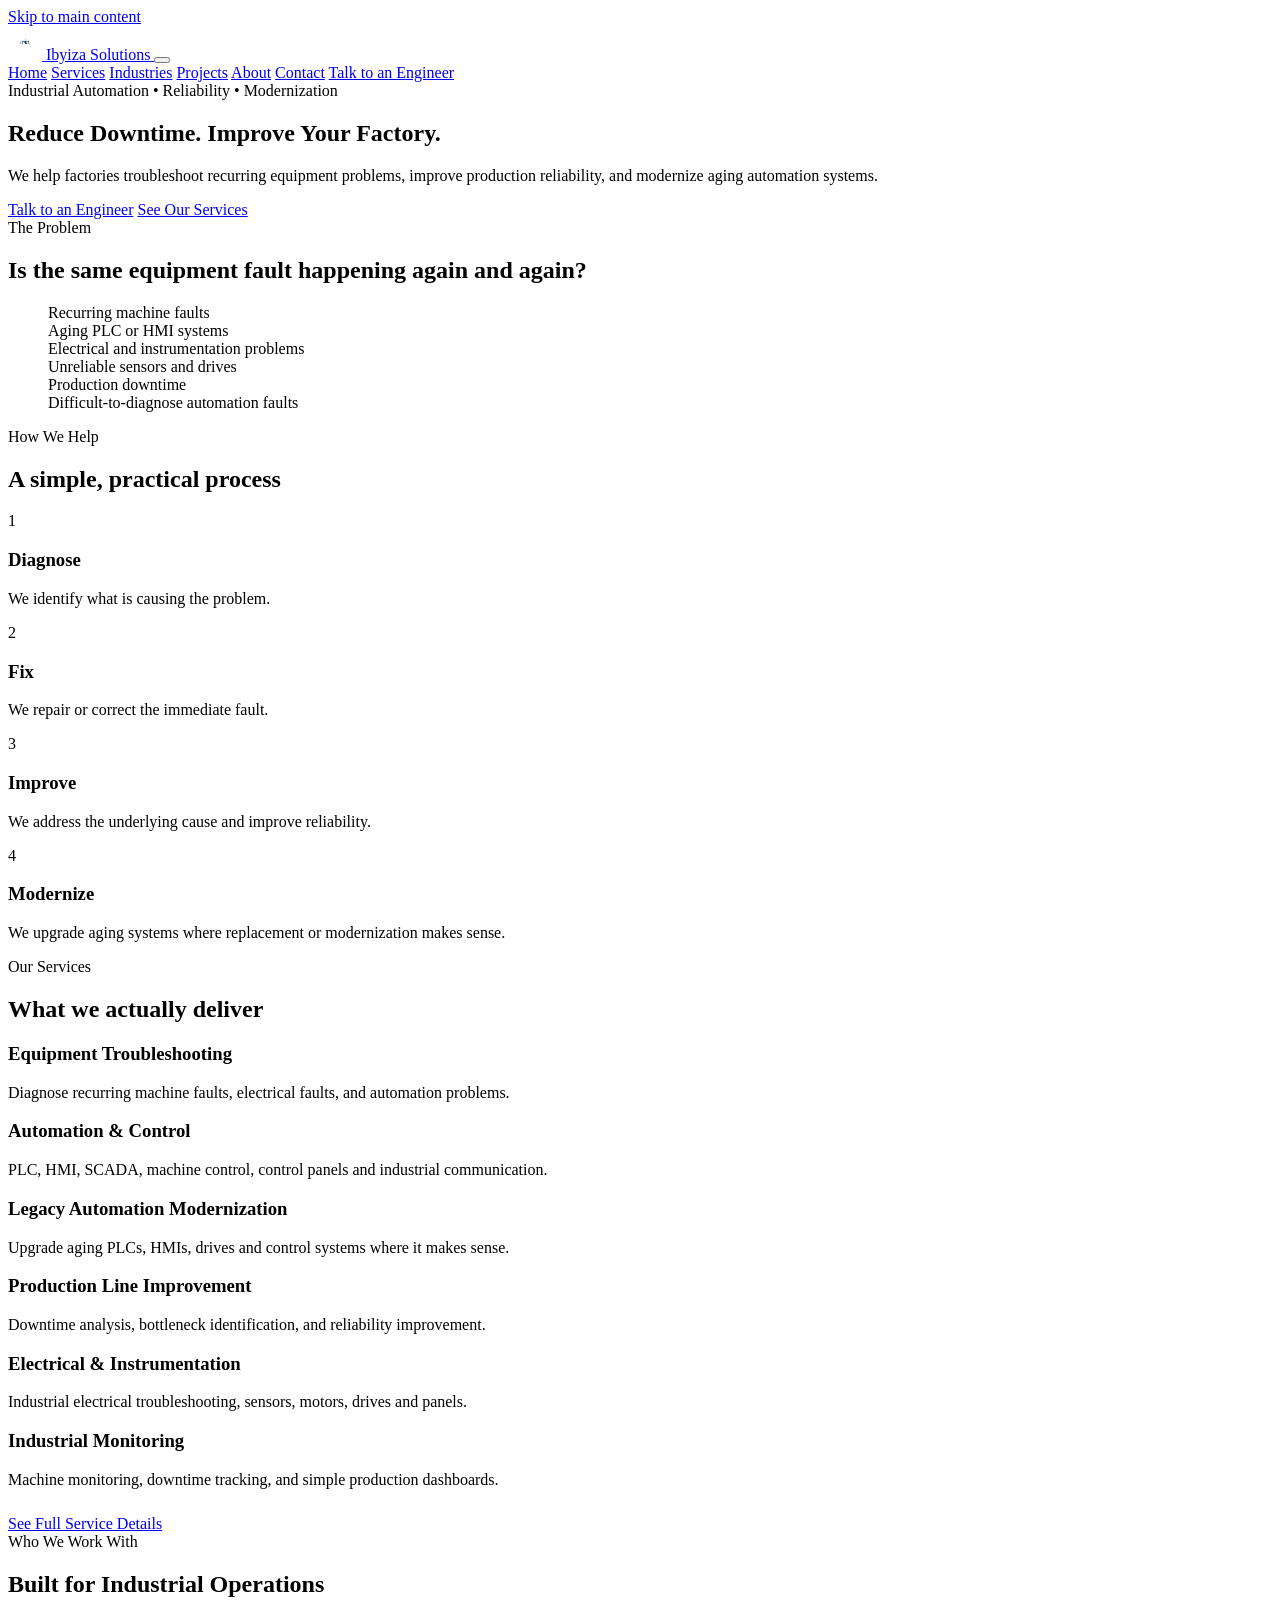
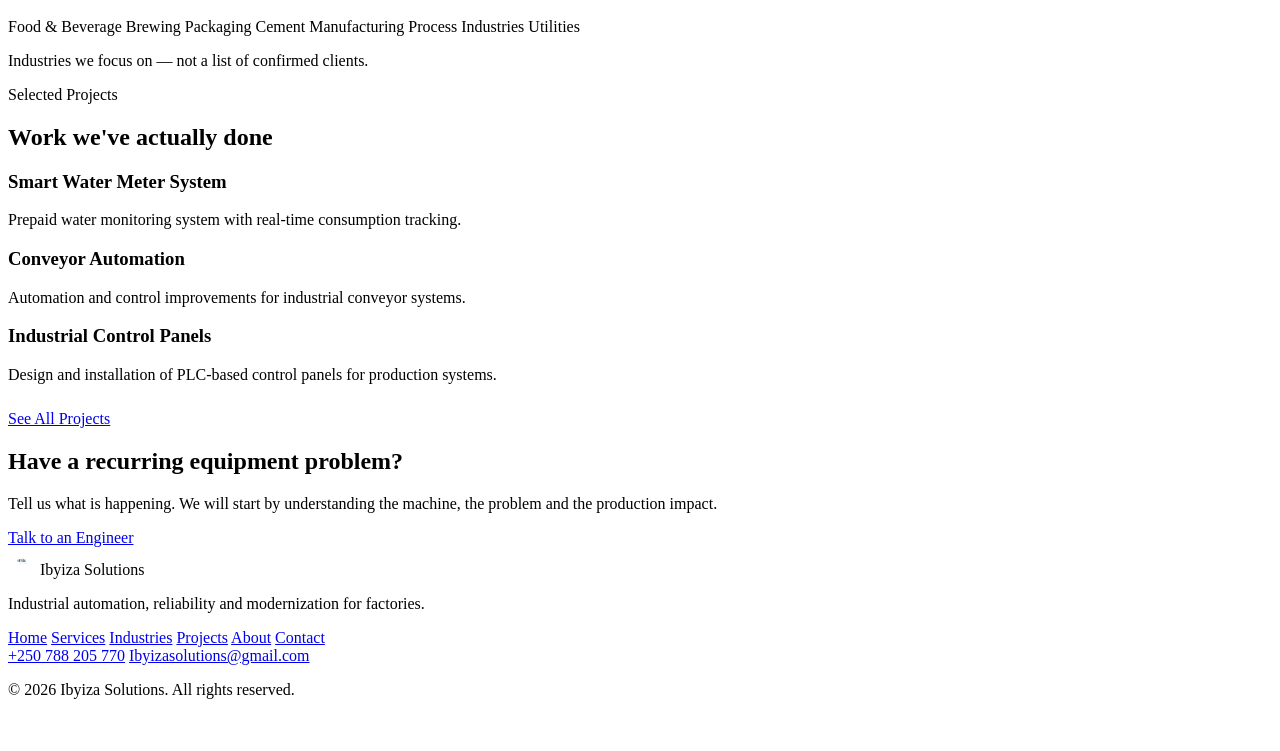
==== commit 262fb75f: "Update index.html" ====
--- a/index.html
+++ b/index.html
@@ -3,1022 +3,241 @@
 <head>
 <meta charset="UTF-8" />
 <meta name="viewport" content="width=device-width, initial-scale=1.0" />
-
-<title>Ibyiza Solutions | Industrial Automation, Reliability &amp; Factory Downtime</title>
-
-<!-- SEO Meta Tags -->
-<meta name="description" content="Ibyiza Solutions helps factories reduce recurring equipment downtime, troubleshoot industrial automation problems, and modernize legacy control systems without unnecessarily replacing entire production lines." />
-<meta name="keywords" content="industrial automation Rwanda, industrial engineering Rwanda, factory automation Rwanda, industrial troubleshooting, PLC troubleshooting Rwanda, industrial maintenance engineering, legacy automation modernization, production line optimization, industrial electrical engineering, factory downtime reduction, automation engineering Rwanda" />
-<meta name="author" content="Ibyiza Solutions" />
-<meta name="robots" content="index, follow" />
+<title>Ibyiza Solutions | Industrial Automation &amp; Factory Downtime</title>
+<meta name="description" content="Ibyiza Solutions helps factories troubleshoot recurring equipment problems, improve production reliability, and modernize aging automation systems." />
 <link rel="canonical" href="https://ibyizasolutions.com/" />
-
-<!-- Open Graph -->
-<meta property="og:title" content="Ibyiza Solutions | Industrial Automation, Reliability & Factory Downtime" />
-<meta property="og:description" content="We help factories reduce recurring equipment downtime and modernize legacy automation without replacing entire production lines." />
-<meta property="og:type" content="website" />
-<meta property="og:url" content="https://ibyizasolutions.com/" />
-<meta property="og:image" content="https://ibyizasolutions.com/logo.png" />
-<meta property="og:locale" content="en_US" />
-<meta property="og:site_name" content="Ibyiza Solutions" />
-
-<!-- Twitter -->
-<meta name="twitter:card" content="summary_large_image" />
-<meta name="twitter:title" content="Ibyiza Solutions | Industrial Automation, Reliability & Factory Downtime" />
-<meta name="twitter:description" content="Practical engineering support for factories dealing with recurring downtime, aging automation, and equipment reliability challenges." />
-<meta name="twitter:image" content="https://ibyizasolutions.com/logo.png" />
-
 <link rel="icon" type="image/png" href="logo.png" />
-
-<link rel="preconnect" href="https://fonts.googleapis.com" />
-<link rel="preconnect" href="https://fonts.gstatic.com" crossorigin />
-<link href="https://fonts.googleapis.com/css2?family=Space+Grotesk:wght@500;600;700&family=IBM+Plex+Mono:wght@400;500;600&family=Inter:wght@400;500;600&display=swap" rel="stylesheet" />
-
-<!-- Structured Data -->
-<script type="application/ld+json">
-{
-  "@context": "https://schema.org",
-  "@type": "ProfessionalService",
-  "name": "Ibyiza Solutions",
-  "url": "https://ibyizasolutions.com/",
-  "logo": "https://ibyizasolutions.com/logo.png",
-  "image": "https://ibyizasolutions.com/logo.png",
-  "description": "Ibyiza Solutions helps factories reduce recurring equipment downtime, troubleshoot industrial automation problems, and modernize legacy control systems.",
-  "telephone": "+250788205770",
-  "email": "Ibyizasolutions@gmail.com",
-  "areaServed": "Rwanda",
-  "priceRange": "$$",
-  "sameAs": []
-}
-</script>
-
-<style>
-  /* =========================================================
-     DESIGN TOKENS
-     Identity: a drafting-office / control-room register, not a
-     software one. Sharp corners with tick-mark drawing frames,
-     monospace instrument tags, a single amber/cyan signal pair
-     borrowed from real fault-status conventions (amber = active
-     fault, cyan = resolved/normal), and one signature artifact —
-     an instrument-loop diagram — that recurs in miniature through
-     the page instead of stock icons.
-     ========================================================= */
-  :root{
-    --bg-void:      #05080d;
-    --bg-base:      #0a0f18;
-    --bg-panel:     #0f1622;
-    --bg-panel-2:   #131c2b;
-    --line:         #1e2938;
-    --line-soft:    #182231;
-
-    --ink-0:        #f3f6fa;
-    --ink-1:        #c7d2e0;
-    --ink-2:        #8b98ab;
-    --ink-3:        #5c6a7e;
-
-    --accent:       #35b4e0;
-    --accent-dim:   #1c6f8f;
-    --accent-glow:  rgba(53, 180, 224, 0.18);
-    --warn:         #e0a835;
-
-    --radius-sm:    3px;
-    --radius-md:    4px;
-    --radius-lg:    6px;
-
-    --font-display: "Space Grotesk", "Segoe UI", Arial, sans-serif;
-    --font-body:    "Inter", -apple-system, BlinkMacSystemFont, "Segoe UI", Roboto, sans-serif;
-    --font-mono:    "IBM Plex Mono", "SFMono-Regular", Consolas, monospace;
-
-    --maxw: 1200px;
-  }
-
-  *,*::before,*::after{ box-sizing:border-box; }
-  html{ scroll-behavior:smooth; }
-
-  @media (prefers-reduced-motion: reduce){
-    html{ scroll-behavior:auto; }
-    *,*::before,*::after{ animation-duration:0.001ms !important; animation-iteration-count:1 !important; transition-duration:0.001ms !important; scroll-behavior:auto !important; }
-  }
-
-  body{
-    margin:0;
-    background:var(--bg-base);
-    color:var(--ink-1);
-    font-family:var(--font-body);
-    line-height:1.65;
-    font-size:16px;
-    -webkit-font-smoothing:antialiased;
-  }
-
-  img{ max-width:100%; display:block; }
-  a{ color:inherit; }
-
-  h1,h2,h3,h4{
-    font-family:var(--font-display);
-    color:var(--ink-0);
-    font-weight:600;
-    line-height:1.15;
-    margin:0;
-    letter-spacing:-0.01em;
-  }
-  p{ margin:0; }
-
-  .visually-hidden{
-    position:absolute; width:1px; height:1px; overflow:hidden;
-    clip:rect(0,0,0,0); white-space:nowrap; border:0; padding:0; margin:-1px;
-  }
-
-  a:focus-visible, button:focus-visible, input:focus-visible, textarea:focus-visible{
-    outline: 2px solid var(--accent);
-    outline-offset: 3px;
-    border-radius: 2px;
-  }
-
-  .skip-link{
-    position:absolute; left:12px; top:-60px;
-    background:var(--accent); color:#04121a; font-weight:700;
-    padding:10px 16px; border-radius:4px; z-index:2000;
-    transition:top .2s ease;
-  }
-  .skip-link:focus{ top:12px; }
-
-  .container{ max-width:var(--maxw); margin:0 auto; padding:0 24px; }
-
-  section{ padding:96px 0; position:relative; }
-  @media (max-width:768px){ section{ padding:64px 0; } }
-
-  .eyebrow{
-    font-family:var(--font-mono);
-    font-size:0.72rem;
-    letter-spacing:0.14em;
-    text-transform:uppercase;
-    color:var(--accent);
-    display:inline-flex;
-    align-items:center;
-    gap:10px;
-    margin-bottom:18px;
-  }
-  .eyebrow::before{ content:""; width:8px; height:8px; border:1px solid var(--accent); display:inline-block; transform:rotate(45deg); flex:none; }
-
-  .section-head{ max-width:720px; margin:0 0 48px; }
-  .section-head h2{ font-size:clamp(1.7rem, 3vw, 2.3rem); margin-bottom:16px; }
-  .section-head p{ color:var(--ink-2); font-size:1.05rem; }
-  .section-head.center{ margin-left:auto; margin-right:auto; text-align:center; }
-  .section-head.center .eyebrow{ justify-content:center; }
-
-  /* ============ DRAFTING-CORNER PANEL TREATMENT ============
-     Shared by every card-like surface: sharp corners, a hairline
-     border, and four tick marks that light up on hover — like a
-     crop/registration mark on a technical drawing. */
-  .tech-panel{
-    position:relative;
-    background:var(--bg-panel);
-    border:1px solid var(--line);
-    border-radius:var(--radius-md);
-    transition:border-color .18s ease, background .18s ease, transform .18s ease;
-  }
-  .tech-panel::before,
-  .tech-panel::after{
-    content:"";
-    position:absolute;
-    width:11px; height:11px;
-    border-color:transparent;
-    opacity:0;
-    transition:opacity .18s ease, border-color .18s ease;
-    pointer-events:none;
-  }
-  .tech-panel::before{ top:-1px; left:-1px; border-top:1.5px solid var(--accent); border-left:1.5px solid var(--accent); }
-  .tech-panel::after{ bottom:-1px; right:-1px; border-bottom:1.5px solid var(--accent); border-right:1.5px solid var(--accent); }
-  .tech-panel:hover{ border-color:var(--accent-dim); background:var(--bg-panel-2); }
-  .tech-panel:hover::before,
-  .tech-panel:hover::after{ opacity:1; }
-
-  /* ============ NAV ============ */
-  header{
-    position:fixed; top:0; left:0; right:0; z-index:1000;
-    background:rgba(6,10,17,0.9);
-    backdrop-filter:blur(10px) saturate(140%);
-    border-bottom:1px solid var(--line-soft);
-  }
-  nav.navbar{ max-width:var(--maxw); margin:0 auto; padding:14px 24px; display:flex; align-items:center; justify-content:space-between; }
-  .brand{ display:flex; align-items:center; gap:12px; text-decoration:none; }
-  .brand img{ height:38px; width:auto; }
-  .brand-text{ display:flex; flex-direction:column; line-height:1.1; }
-  .brand-text strong{ color:var(--ink-0); font-family:var(--font-display); font-size:1.05rem; font-weight:600; }
-  .brand-text span{ font-family:var(--font-mono); font-size:0.6rem; letter-spacing:0.1em; text-transform:uppercase; color:var(--ink-3); }
-
-  .nav-links{ display:flex; align-items:center; gap:4px; list-style:none; margin:0; padding:0; }
-  .nav-links a{ text-decoration:none; color:var(--ink-2); font-size:0.9rem; font-weight:500; padding:10px 14px; border-radius:4px; transition:color .15s ease, background .15s ease; }
-  .nav-links a:hover{ color:var(--ink-0); background:var(--bg-panel); }
-
-  .nav-cta{ margin-left:8px; background:var(--accent); color:#04121a !important; font-weight:700 !important; padding:10px 18px !important; }
-  .nav-cta:hover{ background:#5cc7ea; color:#04121a !important; }
-
-  .nav-toggle{ display:none; background:none; border:1px solid var(--line); border-radius:4px; padding:8px 10px; color:var(--ink-0); cursor:pointer; }
-
-  @media (max-width:900px){
-    .nav-links{
-      position:fixed; top:66px; left:0; right:0;
-      flex-direction:column; align-items:stretch;
-      background:var(--bg-panel);
-      border-bottom:1px solid var(--line);
-      padding:10px; gap:2px;
-      transform:translateY(-8px); opacity:0; pointer-events:none;
-      transition:opacity .18s ease, transform .18s ease;
-    }
-    .nav-links.open{ opacity:1; transform:translateY(0); pointer-events:auto; }
-    .nav-links a{ padding:14px 16px; border-radius:4px; }
-    .nav-cta{ margin-left:0; text-align:center; }
-    .nav-toggle{ display:inline-flex; align-items:center; justify-content:center; }
-  }
-
-  /* ============ BUTTONS ============ */
-  .btn{
-    display:inline-flex; align-items:center; gap:10px;
-    padding:14px 26px; border-radius:4px;
-    font-weight:700; font-size:0.95rem;
-    text-decoration:none; border:1px solid transparent; cursor:pointer;
-    transition:transform .15s ease, background .15s ease, border-color .15s ease;
-  }
-  .btn-primary{ background:var(--accent); color:#04121a; }
-  .btn-primary:hover{ background:#5cc7ea; transform:translateY(-1px); }
-  .btn-ghost{ background:transparent; color:var(--ink-0); border-color:var(--line); }
-  .btn-ghost:hover{ border-color:var(--accent); color:var(--accent); transform:translateY(-1px); }
-  .btn-block{ width:100%; justify-content:center; }
-
-  /* ============ HERO ============ */
-  .hero{
-    padding:168px 0 110px;
-    background:
-      radial-gradient(1000px 500px at 85% -10%, rgba(53,180,224,0.09), transparent 60%),
-      linear-gradient(180deg, var(--bg-void) 0%, var(--bg-base) 70%);
-    border-bottom:1px solid var(--line-soft);
-    position:relative; overflow:hidden;
-  }
-  .hero::after{
-    content:"";
-    position:absolute; inset:0;
-    background-image:
-      linear-gradient(rgba(53,180,224,0.05) 1px, transparent 1px),
-      linear-gradient(90deg, rgba(53,180,224,0.05) 1px, transparent 1px);
-    background-size:56px 56px;
-    mask-image:linear-gradient(180deg, transparent, rgba(0,0,0,0.55) 25%, transparent 85%);
-    pointer-events:none;
-  }
-  .hero-grid{ position:relative; display:grid; grid-template-columns:1.1fr 0.9fr; gap:56px; align-items:center; }
-  @media (max-width:980px){ .hero-grid{ grid-template-columns:1fr; } }
-  .hero h1{ font-size:clamp(2.3rem, 5vw, 3.6rem); margin-bottom:22px; }
-  .hero-lede{ font-size:1.15rem; color:var(--ink-1); max-width:560px; margin-bottom:14px; }
-  .hero-sub{ font-size:0.98rem; color:var(--ink-2); max-width:560px; margin-bottom:34px; }
-  .hero-actions{ display:flex; flex-wrap:wrap; gap:14px; }
-
-  /* Instrument-loop diagram panel — the page's signature artifact */
-  .loop-panel{ overflow:hidden; }
-  .loop-titleblock{
-    display:flex; justify-content:space-between; align-items:center;
-    padding:12px 16px;
-    border-bottom:1px solid var(--line);
-    font-family:var(--font-mono);
-    font-size:0.66rem;
-    letter-spacing:0.06em;
-    color:var(--ink-3);
-    background:var(--bg-panel-2);
-  }
-  .loop-titleblock strong{ color:var(--ink-1); font-weight:500; }
-  .loop-svg-wrap{ padding:18px 14px 8px; }
-  .loop-legend{
-    display:flex; gap:22px; flex-wrap:wrap;
-    padding:12px 16px 18px;
-    font-family:var(--font-mono);
-    font-size:0.68rem;
-    color:var(--ink-3);
-  }
-  .loop-legend span{ display:inline-flex; align-items:center; gap:7px; }
-  .dot{ width:8px; height:8px; border-radius:50%; display:inline-block; }
-  .dot-warn{ background:var(--warn); }
-  .dot-ok{ background:var(--accent); }
-
-  /* ============ PROBLEM / CARD GRIDS ============ */
-  .grid{ display:grid; grid-template-columns:repeat(auto-fit, minmax(250px, 1fr)); gap:20px; }
-  .card{ padding:28px; }
-  .card .card-index{ font-family:var(--font-mono); color:var(--accent); font-size:0.75rem; letter-spacing:0.08em; margin-bottom:14px; display:block; }
-  .card h3{ font-size:1.12rem; margin-bottom:10px; }
-  .card p{ color:var(--ink-2); font-size:0.94rem; }
-
-  section.problem{ background:var(--bg-void); border-bottom:1px solid var(--line-soft); }
-  .problem-lede{ color:var(--ink-2); max-width:760px; margin-bottom:44px; font-size:1.02rem; }
-  .problem-lede strong{ color:var(--ink-0); font-weight:600; }
-
-  /* ============ INDUSTRIES ============ */
-  .industry-grid{ display:grid; grid-template-columns:repeat(auto-fit, minmax(200px, 1fr)); gap:16px; }
-  .industry-card{ padding:22px 20px; display:flex; align-items:center; gap:14px; }
-  .industry-icon{ width:34px; height:34px; flex:none; color:var(--accent); }
-  .industry-card span{ color:var(--ink-1); font-weight:600; font-size:0.95rem; }
-  .industry-note{ margin-top:22px; font-size:0.85rem; color:var(--ink-3); font-style:italic; }
-
-  /* ============ SERVICES ============ */
-  section.services{ background:var(--bg-base); }
-  .service-card{ padding:30px; }
-  .service-card h3{ font-size:1.15rem; margin-bottom:10px; }
-  .service-card p{ color:var(--ink-2); font-size:0.94rem; margin-bottom:16px; }
-  .service-card .highlight{ display:block; font-size:0.88rem; color:var(--accent); border-left:2px solid var(--accent-dim); padding-left:12px; margin-bottom:16px; }
-  .tag-row{ display:flex; flex-wrap:wrap; gap:8px; }
-  .tag{ font-family:var(--font-mono); font-size:0.66rem; letter-spacing:0.03em; color:var(--ink-2); border:1px solid var(--line); border-radius:2px; padding:4px 8px; }
-
-  /* ============ PROCESS — ISA instrument-bubble flow ============ */
-  section.process{ background:var(--bg-void); border-top:1px solid var(--line-soft); border-bottom:1px solid var(--line-soft); }
-  .process-track{ display:flex; align-items:flex-start; gap:0; flex-wrap:wrap; }
-  .process-step{ flex:1 1 180px; text-align:center; max-width:240px; margin:0 auto; }
-  .process-bubble{
-    width:58px; height:58px; border-radius:50%;
-    border:1px solid var(--accent-dim);
-    display:flex; align-items:center; justify-content:center;
-    margin:0 auto 18px; position:relative;
-  }
-  .process-bubble::before{ content:""; position:absolute; inset:6px; border:1px solid var(--line); border-radius:50%; }
-  .process-bubble span{ font-family:var(--font-mono); color:var(--accent); font-size:0.85rem; position:relative; z-index:1; }
-  .process-step h3{ font-size:1.02rem; margin-bottom:8px; }
-  .process-step p{ color:var(--ink-2); font-size:0.88rem; }
-  .process-arrow{
-    font-family:var(--font-mono); color:var(--accent-dim);
-    font-size:1.3rem; display:flex; align-items:center; justify-content:center;
-    padding:0 6px; align-self:center; margin-top:29px; flex:0 0 auto;
-  }
-  @media (max-width:860px){
-    .process-track{ flex-direction:column; align-items:center; }
-    .process-arrow{ transform:rotate(90deg); margin:2px 0; }
-  }
-
-  /* ============ PROJECTS ============ */
-  section.projects{ background:var(--bg-base); }
-  .project-card{ padding:30px; display:flex; flex-direction:column; gap:18px; }
-  .project-card h3{ font-size:1.2rem; }
-  .project-meta{ font-family:var(--font-mono); font-size:0.66rem; letter-spacing:0.08em; text-transform:uppercase; color:var(--accent); }
-  .project-block{ border-top:1px solid var(--line-soft); padding-top:14px; }
-  .project-block h4{ font-family:var(--font-mono); font-size:0.7rem; letter-spacing:0.06em; text-transform:uppercase; color:var(--ink-3); font-weight:600; margin-bottom:6px; }
-  .project-block p{ color:var(--ink-2); font-size:0.92rem; }
-
-  /* ============ WHY ============ */
-  section.why{ background:var(--bg-void); border-top:1px solid var(--line-soft); }
-  .why-grid{ display:grid; grid-template-columns:repeat(auto-fit, minmax(260px,1fr)); gap:16px; }
-  .why-item{ padding:32px 28px; }
-  .why-item h3{ font-size:1.05rem; margin-bottom:10px; }
-  .why-item p{ color:var(--ink-2); font-size:0.92rem; }
-
-  /* ============ ABOUT ============ */
-  section.about{ background:var(--bg-base); }
-  .about-grid{ display:grid; grid-template-columns:1fr 1fr; gap:56px; align-items:start; }
-  @media (max-width:860px){ .about-grid{ grid-template-columns:1fr; } }
-  .about-grid p{ color:var(--ink-2); margin-bottom:16px; font-size:1rem; }
-  .about-panel{ padding:26px; }
-  .about-panel h4{ font-family:var(--font-mono); font-size:0.7rem; letter-spacing:0.08em; text-transform:uppercase; color:var(--ink-3); margin-bottom:16px; }
-  .about-list{ list-style:none; margin:0; padding:0; display:flex; flex-direction:column; gap:12px; }
-  .about-list li{ display:flex; gap:10px; align-items:flex-start; color:var(--ink-1); font-size:0.92rem; }
-  .about-list li::before{ content:"—"; color:var(--accent); flex:none; }
-
-  /* ============ CONTACT ============ */
-  section.contact{ background:var(--bg-void); border-top:1px solid var(--line-soft); }
-  .contact-grid{ display:grid; grid-template-columns:0.85fr 1.15fr; gap:48px; }
-  @media (max-width:900px){ .contact-grid{ grid-template-columns:1fr; } }
-
-  .contact-info p{ color:var(--ink-2); font-size:1.02rem; margin-bottom:28px; }
-  .contact-line{
-    display:flex; align-items:center; gap:12px; padding:16px 0;
-    border-bottom:1px solid var(--line-soft);
-    text-decoration:none; color:var(--ink-0); font-weight:600; font-size:1.02rem;
-    transition:color .15s ease;
-  }
-  .contact-line:hover{ color:var(--accent); }
-  .contact-line svg{ color:var(--accent); flex:none; }
-  .contact-note{ margin-top:22px; font-size:0.85rem; color:var(--ink-3); }
-
-  form.assessment{ padding:32px; display:grid; grid-template-columns:1fr 1fr; gap:16px; }
-  form.assessment .field-full{ grid-column:1 / -1; }
-  @media (max-width:560px){ form.assessment{ grid-template-columns:1fr; padding:24px; } }
-  form.assessment label{ display:block; font-size:0.8rem; color:var(--ink-2); margin-bottom:6px; font-weight:600; }
-  form.assessment input, form.assessment textarea{
-    width:100%; background:var(--bg-base); border:1px solid var(--line); border-radius:3px;
-    padding:11px 12px; color:var(--ink-0); font-family:var(--font-body); font-size:0.94rem;
-  }
-  form.assessment textarea{ resize:vertical; min-height:96px; }
-  form.assessment input:focus, form.assessment textarea:focus{ border-color:var(--accent); }
-  .form-status{ grid-column:1 / -1; font-size:0.85rem; color:var(--ink-3); margin-top:4px; }
-
-  /* ============ FOOTER ============ */
-  footer{ background:var(--bg-void); border-top:1px solid var(--line-soft); padding:56px 0 28px; }
-  .footer-grid{ display:grid; grid-template-columns:1.4fr 1fr 1fr; gap:40px; margin-bottom:40px; }
-  @media (max-width:768px){ .footer-grid{ grid-template-columns:1fr; gap:32px; } }
-  .footer-brand{ display:flex; align-items:center; gap:12px; margin-bottom:16px; }
-  .footer-brand img{ height:34px; }
-  .footer-brand strong{ color:var(--ink-0); font-family:var(--font-display); font-size:1.05rem; }
-  .footer-tagline{ font-family:var(--font-mono); font-size:0.66rem; letter-spacing:0.1em; text-transform:uppercase; color:var(--accent); margin-bottom:14px; display:block; }
-  .footer-desc{ color:var(--ink-3); font-size:0.88rem; max-width:340px; }
-  .footer-col h4{ font-family:var(--font-mono); font-size:0.7rem; letter-spacing:0.08em; text-transform:uppercase; color:var(--ink-3); margin-bottom:16px; }
-  .footer-col ul{ list-style:none; margin:0; padding:0; display:flex; flex-direction:column; gap:10px; }
-  .footer-col a{ text-decoration:none; color:var(--ink-2); font-size:0.9rem; transition:color .15s ease; }
-  .footer-col a:hover{ color:var(--accent); }
-  .footer-bottom{
-    border-top:1px solid var(--line-soft); padding-top:22px;
-    display:flex; flex-wrap:wrap; justify-content:space-between; align-items:center; gap:10px;
-    font-size:0.82rem; color:var(--ink-3);
-  }
-  .drawing-tag{ font-family:var(--font-mono); font-size:0.72rem; letter-spacing:0.04em; color:var(--ink-3); }
-
-  /* ============ WHATSAPP ============ */
-  .whatsapp-fab{
-    position:fixed; bottom:20px; right:20px;
-    background:#25d366; color:#04140b;
-    width:56px; height:56px; border-radius:50%;
-    display:flex; align-items:center; justify-content:center;
-    box-shadow:0 8px 22px rgba(0,0,0,0.35);
-    z-index:900; text-decoration:none;
-    transition:transform .15s ease;
-  }
-  .whatsapp-fab:hover{ transform:translateY(-2px) scale(1.04); }
-  @media (max-width:600px){ .whatsapp-fab{ bottom:16px; right:16px; width:50px; height:50px; } }
-</style>
+<link rel="stylesheet" href="css/style.css" />
 </head>
-
 <body>
 
 <a class="skip-link" href="#main">Skip to main content</a>
 
-<header>
-  <nav class="navbar" aria-label="Primary">
-    <a href="#home" class="brand">
-      <img src="logo.png" alt="Ibyiza Solutions logo" width="38" height="38" />
-      <span class="brand-text">
-        <strong>Ibyiza Solutions</strong>
-        <span>Industrial Engineering</span>
-      </span>
+<header class="site-header">
+  <div class="container header-inner">
+    <a href="index.html" class="brand">
+      <img src="logo.png" alt="Ibyiza Solutions logo" width="34" height="34" />
+      <span class="brand-name">Ibyiza Solutions</span>
     </a>
 
-    <button class="nav-toggle" id="navToggle" aria-expanded="false" aria-controls="navLinks" aria-label="Toggle navigation menu">
-      <svg id="navIconOpen" width="22" height="22" viewBox="0 0 24 24" fill="none" stroke="currentColor" stroke-width="2" stroke-linecap="round"><line x1="3" y1="6" x2="21" y2="6"/><line x1="3" y1="12" x2="21" y2="12"/><line x1="3" y1="18" x2="21" y2="18"/></svg>
-      <svg id="navIconClose" width="22" height="22" viewBox="0 0 24 24" fill="none" stroke="currentColor" stroke-width="2" stroke-linecap="round" style="display:none;"><line x1="18" y1="6" x2="6" y2="18"/><line x1="6" y1="6" x2="18" y2="18"/></svg>
+    <button class="nav-toggle" id="navToggle" aria-expanded="false" aria-controls="navMenu" aria-label="Toggle navigation menu">
+      <span></span><span></span><span></span>
     </button>
 
-    <ul class="nav-links" id="navLinks">
-      <li><a href="#home">Home</a></li>
-      <li><a href="#services">Services</a></li>
-      <li><a href="#industries">Industries</a></li>
-      <li><a href="#projects">Projects</a></li>
-      <li><a href="#about">About</a></li>
-      <li><a href="#contact">Contact</a></li>
-      <li><a href="#contact" class="nav-cta">Talk to an Engineer</a></li>
-    </ul>
-  </nav>
+    <nav class="site-nav" id="navMenu" aria-label="Primary">
+      <a href="index.html" aria-current="page">Home</a>
+      <a href="services.html">Services</a>
+      <a href="industries.html">Industries</a>
+      <a href="projects.html">Projects</a>
+      <a href="about.html">About</a>
+      <a href="contact.html">Contact</a>
+      <a href="contact.html" class="btn btn-primary nav-cta">Talk to an Engineer</a>
+    </nav>
+  </div>
 </header>
 
 <main id="main">
 
-  <!-- ============ HERO ============ -->
-  <section class="hero" id="home">
-    <div class="container hero-grid">
-      <div>
-        <span class="eyebrow">Industrial Reliability &bull; Automation &bull; Modernization</span>
-        <h1>Reduce Downtime. Modernize Your Factory.</h1>
-        <p class="hero-lede">
-          We help factories reduce recurring equipment downtime and modernize legacy automation
-          without replacing entire production lines.
-        </p>
-        <p class="hero-sub">
-          Practical engineering support for maintenance teams dealing with recurring faults,
-          aging automation, and production losses.
-        </p>
-        <div class="hero-actions">
-          <a href="#contact" class="btn btn-primary">Talk to an Engineer</a>
-          <a href="#services" class="btn btn-ghost">Explore Services</a>
-        </div>
-      </div>
-
-      <div class="tech-panel loop-panel">
-        <div class="loop-titleblock">
-          <span><strong>LOOP DIAGRAM</strong> — LINE 3 / PACKAGING</span>
-          <span>DWG IL-2026-014 &middot; REV A &middot; SCALE NTS</span>
-        </div>
-
-        <div class="loop-svg-wrap">
-          <svg viewBox="0 0 480 260" role="img" aria-labelledby="loopTitle loopDesc" xmlns="http://www.w3.org/2000/svg">
-            <title id="loopTitle">Simplified instrument loop diagram</title>
-            <desc id="loopDesc">A flow transmitter shows a recurring fault while a pressure transmitter shows a resolved condition, both feeding the line PLC, which drives the motor.</desc>
-
-            <!-- signal lines -->
-            <line x1="96" y1="94" x2="205" y2="140" stroke="#3a4657" stroke-width="1.3" stroke-dasharray="4 3" />
-            <line x1="384" y1="94" x2="275" y2="140" stroke="#3a4657" stroke-width="1.3" stroke-dasharray="4 3" />
-            <line x1="240" y1="186" x2="240" y2="210" stroke="#35b4e0" stroke-width="1.6" />
-
-            <!-- FT-204 : flow transmitter, faulted -->
-            <circle cx="96" cy="66" r="27" fill="none" stroke="#8b98ab" stroke-width="1.4" />
-            <circle cx="96" cy="66" r="21" fill="none" stroke="#3a4657" stroke-width="1" />
-            <text x="96" y="62" text-anchor="middle" font-family="IBM Plex Mono, monospace" font-size="10" fill="#e8edf3">FT</text>
-            <text x="96" y="74" text-anchor="middle" font-family="IBM Plex Mono, monospace" font-size="8.5" fill="#8b98ab">204</text>
-            <circle cx="118" cy="44" r="5" fill="#e0a835" />
-            <text x="96" y="106" text-anchor="middle" font-family="IBM Plex Mono, monospace" font-size="7.5" fill="#8b98ab" letter-spacing="0.5">RECURRING FAULT</text>
-
-            <!-- PT-101 : pressure transmitter, resolved -->
-            <circle cx="384" cy="66" r="27" fill="none" stroke="#8b98ab" stroke-width="1.4" />
-            <circle cx="384" cy="66" r="21" fill="none" stroke="#3a4657" stroke-width="1" />
-            <text x="384" y="62" text-anchor="middle" font-family="IBM Plex Mono, monospace" font-size="10" fill="#e8edf3">PT</text>
-            <text x="384" y="74" text-anchor="middle" font-family="IBM Plex Mono, monospace" font-size="8.5" fill="#8b98ab">101</text>
-            <circle cx="362" cy="44" r="5" fill="#35b4e0" />
-            <text x="384" y="106" text-anchor="middle" font-family="IBM Plex Mono, monospace" font-size="7.5" fill="#8b98ab" letter-spacing="0.5">RESOLVED</text>
-
-            <!-- PLC -->
-            <rect x="190" y="140" width="100" height="46" rx="2" fill="none" stroke="#35b4e0" stroke-width="1.4" />
-            <text x="240" y="160" text-anchor="middle" font-family="IBM Plex Mono, monospace" font-size="10.5" fill="#f3f6fa">PLC-01</text>
-            <text x="240" y="173" text-anchor="middle" font-family="IBM Plex Mono, monospace" font-size="7" fill="#5c6a7e" letter-spacing="0.5">LINE 3 CONTROLLER</text>
-
-            <!-- Motor -->
-            <circle cx="240" cy="234" r="24" fill="none" stroke="#8b98ab" stroke-width="1.4" />
-            <text x="240" y="238" text-anchor="middle" font-family="IBM Plex Mono, monospace" font-size="11" fill="#e8edf3">M</text>
-            <text x="240" y="250" text-anchor="middle" font-family="IBM Plex Mono, monospace" font-size="7.5" fill="#8b98ab">03</text>
-          </svg>
-        </div>
-
-        <div class="loop-legend">
-          <span><i class="dot dot-warn" aria-hidden="true"></i>Active / recurring fault</span>
-          <span><i class="dot dot-ok" aria-hidden="true"></i>Resolved / within tolerance</span>
-        </div>
-      </div>
-    </div>
-  </section>
-
-  <!-- ============ PROBLEM ============ -->
-  <section class="problem" id="problem">
-    <div class="container">
-      <div class="section-head">
-        <span class="eyebrow">The Real Problem</span>
-        <h2>Your Factory Doesn't Always Need New Machinery</h2>
-      </div>
-
-      <p class="problem-lede">
-        Production losses often come from problems that keep returning: aging control systems,
-        difficult-to-diagnose faults, obsolete components, electrical failures, instrumentation
-        issues, or machines that are no longer performing as they should. Replacing an entire
-        production line is not always the answer. <strong>Ibyiza Solutions helps factories identify
-        the root cause, restore reliability, and modernize existing equipment where practical.</strong>
+  <!-- HERO -->
+  <section class="hero">
+    <div class="container">
+      <span class="section-tag">Industrial Automation &bull; Reliability &bull; Modernization</span>
+      <h1>Reduce Downtime. Improve Your Factory.</h1>
+      <p class="hero-desc">
+        We help factories troubleshoot recurring equipment problems, improve production reliability,
+        and modernize aging automation systems.
       </p>
+      <div class="btn-row">
+        <a href="contact.html" class="btn btn-primary">Talk to an Engineer</a>
+        <a href="services.html" class="btn btn-secondary">See Our Services</a>
+      </div>
+    </div>
+  </section>
+
+  <!-- THE PROBLEM -->
+  <section>
+    <div class="container">
+      <div class="section-head">
+        <span class="section-tag">The Problem</span>
+        <h2>Is the same equipment fault happening again and again?</h2>
+      </div>
+
+      <ul class="check-list grid grid-3" style="list-style:none;">
+        <li>Recurring machine faults</li>
+        <li>Aging PLC or HMI systems</li>
+        <li>Electrical and instrumentation problems</li>
+        <li>Unreliable sensors and drives</li>
+        <li>Production downtime</li>
+        <li>Difficult-to-diagnose automation faults</li>
+      </ul>
+    </div>
+  </section>
+
+  <!-- HOW WE HELP -->
+  <section>
+    <div class="container">
+      <div class="section-head">
+        <span class="section-tag">How We Help</span>
+        <h2>A simple, practical process</h2>
+      </div>
+
+      <div class="steps">
+        <div class="step">
+          <div class="step-num">1</div>
+          <h3>Diagnose</h3>
+          <p>We identify what is causing the problem.</p>
+        </div>
+        <div class="step">
+          <div class="step-num">2</div>
+          <h3>Fix</h3>
+          <p>We repair or correct the immediate fault.</p>
+        </div>
+        <div class="step">
+          <div class="step-num">3</div>
+          <h3>Improve</h3>
+          <p>We address the underlying cause and improve reliability.</p>
+        </div>
+        <div class="step">
+          <div class="step-num">4</div>
+          <h3>Modernize</h3>
+          <p>We upgrade aging systems where replacement or modernization makes sense.</p>
+        </div>
+      </div>
+    </div>
+  </section>
+
+  <!-- SERVICES -->
+  <section>
+    <div class="container">
+      <div class="section-head">
+        <span class="section-tag">Our Services</span>
+        <h2>What we actually deliver</h2>
+      </div>
 
       <div class="grid">
-        <div class="card tech-panel">
-          <span class="card-index">01</span>
-          <h3>Recurring Downtime</h3>
-          <p>The same equipment fault keeps returning and production keeps losing time.</p>
-        </div>
-        <div class="card tech-panel">
-          <span class="card-index">02</span>
-          <h3>Aging Automation</h3>
-          <p>Legacy PLCs, HMIs, drives, networks, and control systems become increasingly difficult to support.</p>
-        </div>
-        <div class="card tech-panel">
-          <span class="card-index">03</span>
-          <h3>Difficult Faults</h3>
-          <p>Intermittent electrical, instrumentation, communication, and automation faults can consume valuable maintenance time.</p>
-        </div>
-        <div class="card tech-panel">
-          <span class="card-index">04</span>
-          <h3>Production Losses</h3>
-          <p>Small recurring equipment problems can accumulate into significant production losses.</p>
-        </div>
-      </div>
-    </div>
-  </section>
-
-  <!-- ============ WHO WE HELP / INDUSTRIES ============ -->
-  <section id="industries">
-    <div class="container">
-      <div class="section-head">
-        <span class="eyebrow">Who We Help</span>
-        <h2>Built for Factories Where Downtime Costs Money</h2>
-        <p>
-          We work with operating factories that already have production equipment and maintenance
-          or engineering teams, but sometimes need additional specialist support to solve difficult
-          technical problems.
-        </p>
-      </div>
-
-      <div class="industry-grid">
-        <div class="industry-card tech-panel">
-          <svg class="industry-icon" viewBox="0 0 24 24" fill="none" stroke="currentColor" stroke-width="1.6"><path d="M3 21h18M5 21V9l5-4 5 4v12M9 21v-6h4v6"/></svg>
-          <span>Food &amp; Beverage</span>
-        </div>
-        <div class="industry-card tech-panel">
-          <svg class="industry-icon" viewBox="0 0 24 24" fill="none" stroke="currentColor" stroke-width="1.6"><path d="M7 21V9a5 5 0 0 1 10 0v12M7 14h10"/></svg>
-          <span>Brewing</span>
-        </div>
-        <div class="industry-card tech-panel">
-          <svg class="industry-icon" viewBox="0 0 24 24" fill="none" stroke="currentColor" stroke-width="1.6"><rect x="3" y="7" width="18" height="13" rx="1"/><path d="M3 11h18M9 7V4h6v3"/></svg>
-          <span>Packaging</span>
-        </div>
-        <div class="industry-card tech-panel">
-          <svg class="industry-icon" viewBox="0 0 24 24" fill="none" stroke="currentColor" stroke-width="1.6"><path d="M4 21V9l4-3 4 3v-3l4 3v-3l4 3v11"/></svg>
-          <span>Cement</span>
-        </div>
-        <div class="industry-card tech-panel">
-          <svg class="industry-icon" viewBox="0 0 24 24" fill="none" stroke="currentColor" stroke-width="1.6"><path d="M4 21V11l4-4v4l4-4v4l4-4v4l4-4v14z"/></svg>
-          <span>Manufacturing</span>
-        </div>
-        <div class="industry-card tech-panel">
-          <svg class="industry-icon" viewBox="0 0 24 24" fill="none" stroke="currentColor" stroke-width="1.6"><circle cx="12" cy="12" r="3"/><path d="M19.4 15a1.7 1.7 0 0 0 .34 1.87l.06.06a2 2 0 1 1-2.83 2.83l-.06-.06a1.7 1.7 0 0 0-1.87-.34 1.7 1.7 0 0 0-1 1.55V21a2 2 0 1 1-4 0v-.09a1.7 1.7 0 0 0-1-1.55 1.7 1.7 0 0 0-1.87.34l-.06.06a2 2 0 1 1-2.83-2.83l.06-.06a1.7 1.7 0 0 0 .34-1.87 1.7 1.7 0 0 0-1.55-1H3a2 2 0 1 1 0-4h.09a1.7 1.7 0 0 0 1.55-1 1.7 1.7 0 0 0-.34-1.87l-.06-.06a2 2 0 1 1 2.83-2.83l.06.06a1.7 1.7 0 0 0 1.87.34H9a1.7 1.7 0 0 0 1-1.55V3a2 2 0 1 1 4 0v.09a1.7 1.7 0 0 0 1 1.55 1.7 1.7 0 0 0 1.87-.34l.06-.06a2 2 0 1 1 2.83 2.83l-.06.06a1.7 1.7 0 0 0-.34 1.87V9a1.7 1.7 0 0 0 1.55 1H21a2 2 0 1 1 0 4h-.09a1.7 1.7 0 0 0-1.55 1z"/></svg>
-          <span>Process Industries</span>
-        </div>
-      </div>
-
-      <p class="industry-note">Target industries — reflecting where our engineering approach applies, not a client list.</p>
-    </div>
-  </section>
-
-  <!-- ============ SERVICES ============ -->
-  <section class="services" id="services">
-    <div class="container">
-      <div class="section-head">
-        <span class="eyebrow">Services</span>
-        <h2>Engineering Services That Solve Production Problems</h2>
+        <div class="card">
+          <h3>Equipment Troubleshooting</h3>
+          <p>Diagnose recurring machine faults, electrical faults, and automation problems.</p>
+        </div>
+        <div class="card">
+          <h3>Automation &amp; Control</h3>
+          <p>PLC, HMI, SCADA, machine control, control panels and industrial communication.</p>
+        </div>
+        <div class="card">
+          <h3>Legacy Automation Modernization</h3>
+          <p>Upgrade aging PLCs, HMIs, drives and control systems where it makes sense.</p>
+        </div>
+        <div class="card">
+          <h3>Production Line Improvement</h3>
+          <p>Downtime analysis, bottleneck identification, and reliability improvement.</p>
+        </div>
+        <div class="card">
+          <h3>Electrical &amp; Instrumentation</h3>
+          <p>Industrial electrical troubleshooting, sensors, motors, drives and panels.</p>
+        </div>
+        <div class="card">
+          <h3>Industrial Monitoring</h3>
+          <p>Machine monitoring, downtime tracking, and simple production dashboards.</p>
+        </div>
+      </div>
+
+      <div style="margin-top:26px;">
+        <a href="services.html" class="btn btn-secondary">See Full Service Details</a>
+      </div>
+    </div>
+  </section>
+
+  <!-- INDUSTRIES -->
+  <section>
+    <div class="container">
+      <div class="section-head">
+        <span class="section-tag">Who We Work With</span>
+        <h2>Built for Industrial Operations</h2>
+      </div>
+
+      <div class="tag-grid">
+        <span class="tag-chip">Food &amp; Beverage</span>
+        <span class="tag-chip">Brewing</span>
+        <span class="tag-chip">Packaging</span>
+        <span class="tag-chip">Cement</span>
+        <span class="tag-chip">Manufacturing</span>
+        <span class="tag-chip">Process Industries</span>
+        <span class="tag-chip">Utilities</span>
+      </div>
+      <p class="note-italic">Industries we focus on — not a list of confirmed clients.</p>
+    </div>
+  </section>
+
+  <!-- PROJECTS -->
+  <section>
+    <div class="container">
+      <div class="section-head">
+        <span class="section-tag">Selected Projects</span>
+        <h2>Work we've actually done</h2>
       </div>
 
       <div class="grid">
-        <div class="service-card tech-panel">
-          <h3>Industrial Troubleshooting &amp; Reliability</h3>
-          <p>Diagnose recurring electrical, mechanical, instrumentation and automation faults and identify root causes instead of repeatedly treating symptoms.</p>
-          <div class="tag-row">
-            <span class="tag">PLC</span><span class="tag">HMI</span><span class="tag">SCADA</span><span class="tag">Sensors</span><span class="tag">Drives</span><span class="tag">Servo Systems</span><span class="tag">Industrial Networks</span>
-          </div>
-        </div>
-
-        <div class="service-card tech-panel">
-          <h3>Legacy Automation Modernization</h3>
-          <p>Modernize aging PLCs, HMIs, drives, networks and control systems while preserving usable machinery and infrastructure.</p>
-          <span class="highlight">Modernize what needs modernizing — not necessarily the entire production line.</span>
-        </div>
-
-        <div class="service-card tech-panel">
-          <h3>Production Line Optimization</h3>
-          <p>Identify bottlenecks, recurring losses and equipment constraints, and implement targeted improvements that increase reliability and production performance.</p>
-        </div>
-
-        <div class="service-card tech-panel">
-          <h3>Industrial Electrical &amp; Instrumentation</h3>
-          <p>Troubleshooting, control systems, motors, drives, instrumentation, sensors, panels and industrial electrical systems.</p>
-        </div>
-
-        <div class="service-card tech-panel">
-          <h3>Industrial Monitoring &amp; Data</h3>
-          <p>Machine monitoring, downtime tracking, production data collection, digital reporting and practical industrial IoT solutions.</p>
-        </div>
-
-        <div class="service-card tech-panel">
-          <h3>Automation Integration</h3>
-          <p>PLC, HMI, SCADA, control-system and machine automation integration for industrial production environments.</p>
-        </div>
-      </div>
-    </div>
-  </section>
-
-  <!-- ============ PROCESS ============ -->
-  <section class="process" id="process">
-    <div class="container">
-      <div class="section-head">
-        <span class="eyebrow">How We Work</span>
-        <h2>From Recurring Fault to Reliable Production</h2>
-      </div>
-
-      <div class="process-track">
-        <div class="process-step">
-          <div class="process-bubble"><span>01</span></div>
-          <h3>Diagnose</h3>
-          <p>Understand the equipment, failure pattern and production impact.</p>
-        </div>
-        <div class="process-arrow" aria-hidden="true">&rarr;</div>
-        <div class="process-step">
-          <div class="process-bubble"><span>02</span></div>
-          <h3>Find the Root Cause</h3>
-          <p>Analyze electrical, mechanical, control, instrumentation and automation factors.</p>
-        </div>
-        <div class="process-arrow" aria-hidden="true">&rarr;</div>
-        <div class="process-step">
-          <div class="process-bubble"><span>03</span></div>
-          <h3>Implement</h3>
-          <p>Apply a targeted repair, optimization, integration, or modernization solution.</p>
-        </div>
-        <div class="process-arrow" aria-hidden="true">&rarr;</div>
-        <div class="process-step">
-          <div class="process-bubble"><span>04</span></div>
-          <h3>Improve</h3>
-          <p>Verify the result and identify opportunities for improved reliability and performance.</p>
-        </div>
-      </div>
-    </div>
-  </section>
-
-  <!-- ============ PROJECTS ============ -->
-  <section class="projects" id="projects">
-    <div class="container">
-      <div class="section-head">
-        <span class="eyebrow">Selected Engineering Work</span>
-        <h2>Selected Engineering Work</h2>
-      </div>
-
-      <div class="grid">
-        <div class="project-card tech-panel">
-          <div>
-            <span class="project-meta">Instrumentation &amp; IoT</span>
-            <h3>Smart Water Meter System</h3>
-          </div>
-          <div class="project-block">
-            <h4>Application</h4>
-            <p>Prepaid water monitoring for utility-style consumption management.</p>
-          </div>
-          <div class="project-block">
-            <h4>Engineering Approach</h4>
-            <p>Real-time consumption tracking with prepaid metering logic and remote monitoring.</p>
-          </div>
-          <div class="project-block">
-            <h4>Result</h4>
-            <p>A functioning prepaid water monitoring system with real-time consumption tracking.</p>
-          </div>
-        </div>
-
-        <div class="project-card tech-panel">
-          <div>
-            <span class="project-meta">Automation &amp; Controls</span>
-            <h3>Conveyor Automation</h3>
-          </div>
-          <div class="project-block">
-            <h4>Application</h4>
-            <p>Industrial conveyor systems within a production environment.</p>
-          </div>
-          <div class="project-block">
-            <h4>Engineering Approach</h4>
-            <p>Automation and control improvements focused on reliable machine operation and integration with existing production systems.</p>
-          </div>
-          <div class="project-block">
-            <h4>Result</h4>
-            <p>Improved control integration and more reliable conveyor operation.</p>
-          </div>
-        </div>
-
-        <div class="project-card tech-panel">
-          <div>
-            <span class="project-meta">Control Systems</span>
-            <h3>Industrial Control Panels</h3>
-          </div>
-          <div class="project-block">
-            <h4>Application</h4>
-            <p>PLC-based control for production systems.</p>
-          </div>
-          <div class="project-block">
-            <h4>Engineering Approach</h4>
-            <p>Design and installation of PLC-based control panels built around the production system's requirements.</p>
-          </div>
-          <div class="project-block">
-            <h4>Result</h4>
-            <p>Installed, operational PLC-based control panels supporting production.</p>
-          </div>
-        </div>
-      </div>
-    </div>
-  </section>
-
-  <!-- ============ WHY IBYIZA ============ -->
-  <section class="why" id="why">
-    <div class="container">
-      <div class="section-head">
-        <span class="eyebrow">Why Ibyiza</span>
-        <h2>Practical Engineering. Built Around Your Existing Equipment.</h2>
-      </div>
-
-      <div class="why-grid">
-        <div class="why-item tech-panel">
-          <h3>Root-Cause Thinking</h3>
-          <p>We focus on understanding why failures happen — not just restoring equipment temporarily.</p>
-        </div>
-        <div class="why-item tech-panel">
-          <h3>Work Alongside Your Team</h3>
-          <p>We complement existing maintenance and engineering teams with additional technical expertise.</p>
-        </div>
-        <div class="why-item tech-panel">
-          <h3>Modernize Instead of Replacing</h3>
-          <p>Where practical, modernize critical systems while preserving valuable existing machinery.</p>
-        </div>
-        <div class="why-item tech-panel">
-          <h3>Production-Focused</h3>
-          <p>Engineering solutions should ultimately improve reliability, availability, maintainability, or production performance.</p>
-        </div>
-      </div>
-    </div>
-  </section>
-
-  <!-- ============ ABOUT ============ -->
-  <section class="about" id="about">
-    <div class="container about-grid">
-      <div>
-        <span class="eyebrow">About Ibyiza Solutions</span>
-        <h2 style="font-size:clamp(1.7rem,3vw,2.3rem); margin-bottom:20px;">About Ibyiza Solutions</h2>
-        <p>
-          Ibyiza Solutions is an industrial engineering company focused on automation, equipment
-          reliability, electrical systems, instrumentation, and modernization of existing industrial
-          assets.
-        </p>
-        <p>
-          We help factories solve difficult technical problems, reduce recurring downtime, and
-          improve the performance of equipment already in operation.
-        </p>
-        <p>
-          Our approach combines practical troubleshooting with automation and engineering expertise
-          to develop solutions that are technically sound, commercially practical, and suited to real
-          production environments.
-        </p>
-      </div>
-
-      <div class="about-panel tech-panel">
-        <h4>What We Focus On</h4>
-        <ul class="about-list">
-          <li>Automation and control systems (PLC, HMI, SCADA)</li>
-          <li>Equipment reliability and root-cause troubleshooting</li>
-          <li>Industrial electrical systems and instrumentation</li>
-          <li>Modernization of legacy control and automation equipment</li>
-          <li>Industrial monitoring, data collection, and reporting</li>
-        </ul>
-      </div>
-    </div>
-  </section>
-
-  <!-- ============ CONTACT ============ -->
-  <section class="contact" id="contact">
-    <div class="container">
-      <div class="section-head">
-        <span class="eyebrow">Get In Touch</span>
-        <h2>Have a Recurring Equipment Problem?</h2>
-      </div>
-
-      <div class="contact-grid">
-        <div class="contact-info">
-          <p>
-            If the same fault keeps coming back, your production line is losing valuable time, or
-            your automation system is becoming difficult to support, let's investigate it.
-          </p>
-
-          <a class="contact-line" href="tel:+250788205770">
-            <svg width="20" height="20" viewBox="0 0 24 24" fill="none" stroke="currentColor" stroke-width="1.8"><path d="M22 16.92v3a2 2 0 0 1-2.18 2 19.79 19.79 0 0 1-8.63-3.07 19.5 19.5 0 0 1-6-6 19.79 19.79 0 0 1-3.07-8.67A2 2 0 0 1 4.11 2h3a2 2 0 0 1 2 1.72c.127.96.361 1.903.7 2.81a2 2 0 0 1-.45 2.11L8.09 9.91a16 16 0 0 0 6 6l1.27-1.27a2 2 0 0 1 2.11-.45c.907.339 1.85.573 2.81.7A2 2 0 0 1 22 16.92z"/></svg>
-            +250 788 205 770
-          </a>
-
-          <a class="contact-line" href="mailto:Ibyizasolutions@gmail.com">
-            <svg width="20" height="20" viewBox="0 0 24 24" fill="none" stroke="currentColor" stroke-width="1.8"><rect x="2" y="4" width="20" height="16" rx="2"/><path d="m22 6-10 7L2 6"/></svg>
-            Ibyizasolutions@gmail.com
-          </a>
-
-          <p class="contact-note">
-            Prefer WhatsApp? Use the chat button in the corner of this page for a quicker reply.
-          </p>
-        </div>
-
-        <form class="assessment tech-panel" id="assessmentForm">
-          <div>
-            <label for="name">Name</label>
-            <input type="text" id="name" name="name" autocomplete="name" required />
-          </div>
-          <div>
-            <label for="company">Company</label>
-            <input type="text" id="company" name="company" autocomplete="organization" required />
-          </div>
-          <div>
-            <label for="jobTitle">Job Title</label>
-            <input type="text" id="jobTitle" name="jobTitle" autocomplete="organization-title" />
-          </div>
-          <div>
-            <label for="phone">Phone</label>
-            <input type="tel" id="phone" name="phone" autocomplete="tel" required />
-          </div>
-          <div class="field-full">
-            <label for="email">Email</label>
-            <input type="email" id="email" name="email" autocomplete="email" required />
-          </div>
-          <div class="field-full">
-            <label for="equipment">Equipment / Machine</label>
-            <input type="text" id="equipment" name="equipment" placeholder="e.g. Packaging line conveyor, PLC panel" />
-          </div>
-          <div class="field-full">
-            <label for="problem">Problem Description</label>
-            <textarea id="problem" name="problem" placeholder="Describe the fault, how often it occurs, and its impact on production"></textarea>
-          </div>
-          <div class="field-full">
-            <button type="submit" class="btn btn-primary btn-block">Request an Engineering Assessment</button>
-            <p class="form-status" id="formStatus">
-              This form opens your email client with the details pre-filled — it does not send automatically.
-            </p>
-          </div>
-        </form>
-      </div>
+        <div class="card">
+          <h3>Smart Water Meter System</h3>
+          <p>Prepaid water monitoring system with real-time consumption tracking.</p>
+        </div>
+        <div class="card">
+          <h3>Conveyor Automation</h3>
+          <p>Automation and control improvements for industrial conveyor systems.</p>
+        </div>
+        <div class="card">
+          <h3>Industrial Control Panels</h3>
+          <p>Design and installation of PLC-based control panels for production systems.</p>
+        </div>
+      </div>
+
+      <div style="margin-top:26px;">
+        <a href="projects.html" class="btn btn-secondary">See All Projects</a>
+      </div>
+    </div>
+  </section>
+
+  <!-- FINAL CTA -->
+  <section class="cta-band">
+    <div class="container">
+      <h2>Have a recurring equipment problem?</h2>
+      <p>Tell us what is happening. We will start by understanding the machine, the problem and the production impact.</p>
+      <a href="contact.html" class="btn btn-primary">Talk to an Engineer</a>
     </div>
   </section>
 
 </main>
 
-<footer>
-  <div class="container">
-    <div class="footer-grid">
-      <div>
-        <div class="footer-brand">
-          <img src="logo.png" alt="Ibyiza Solutions logo" width="34" height="34" />
-          <strong>Ibyiza Solutions</strong>
-        </div>
-        <span class="footer-tagline">Industrial Reliability &bull; Automation &bull; Modernization</span>
-        <p class="footer-desc">
-          Practical engineering solutions for factories dealing with downtime, aging automation, and
-          equipment reliability challenges.
-        </p>
-      </div>
-
-      <div class="footer-col">
-        <h4>Navigation</h4>
-        <ul>
-          <li><a href="#home">Home</a></li>
-          <li><a href="#services">Services</a></li>
-          <li><a href="#industries">Industries</a></li>
-          <li><a href="#projects">Projects</a></li>
-          <li><a href="#about">About</a></li>
-          <li><a href="#contact">Contact</a></li>
-        </ul>
-      </div>
-
-      <div class="footer-col">
-        <h4>Contact</h4>
-        <ul>
-          <li><a href="tel:+250788205770">+250 788 205 770</a></li>
-          <li><a href="mailto:Ibyizasolutions@gmail.com">Ibyizasolutions@gmail.com</a></li>
-          <li><a href="https://wa.me/250788205770" target="_blank" rel="noopener">WhatsApp</a></li>
-        </ul>
-      </div>
-    </div>
-
-    <div class="footer-bottom">
-      <span class="drawing-tag">DWG IB-WEB-2026 &middot; REV A</span>
-      <span>&copy; 2026 Ibyiza Solutions. All rights reserved. &nbsp;|&nbsp; Kigali, Rwanda</span>
-    </div>
+<footer class="site-footer">
+  <div class="container footer-inner">
+    <div class="footer-brand">
+      <img src="logo.png" alt="Ibyiza Solutions logo" width="28" height="28" />
+      <span>Ibyiza Solutions</span>
+    </div>
+    <p class="footer-tagline">Industrial automation, reliability and modernization for factories.</p>
+
+    <nav class="footer-links" aria-label="Footer">
+      <a href="index.html">Home</a>
+      <a href="services.html">Services</a>
+      <a href="industries.html">Industries</a>
+      <a href="projects.html">Projects</a>
+      <a href="about.html">About</a>
+      <a href="contact.html">Contact</a>
+    </nav>
+
+    <div class="footer-contact">
+      <a href="tel:+250788205770">+250 788 205 770</a>
+      <a href="mailto:Ibyizasolutions@gmail.com">Ibyizasolutions@gmail.com</a>
+    </div>
+
+    <p class="footer-copy">&copy; 2026 Ibyiza Solutions. All rights reserved.</p>
   </div>
 </footer>
 
-<a class="whatsapp-fab"
-   href="https://wa.me/250788205770?text=Hello%20Ibyiza%20Solutions%2C%20I%20would%20like%20to%20discuss%20an%20industrial%20engineering%20problem."
-   target="_blank" rel="noopener"
-   aria-label="Chat with Ibyiza Solutions on WhatsApp">
-  <svg width="26" height="26" viewBox="0 0 24 24" fill="currentColor"><path d="M12.04 2C6.58 2 2.13 6.45 2.13 11.91c0 1.87.5 3.62 1.44 5.15L2 22l5.09-1.53a9.86 9.86 0 0 0 4.95 1.33h.01c5.46 0 9.9-4.45 9.9-9.91 0-2.65-1.03-5.14-2.9-7.01A9.82 9.82 0 0 0 12.04 2m0 1.8c2.15 0 4.17.84 5.69 2.36a7.98 7.98 0 0 1 2.35 5.7c0 4.46-3.63 8.09-8.05 8.09a8.1 8.1 0 0 1-4.11-1.12l-.29-.17-3.02.9.91-2.94-.19-.3a7.99 7.99 0 0 1-1.24-4.31c0-4.46 3.63-8.21 7.95-8.21m-4.6 4.32c-.16 0-.42.06-.64.3-.22.24-.85.83-.85 2.03 0 1.2.87 2.35 1 2.51.13.17 1.7 2.6 4.13 3.63.58.25 1.03.4 1.38.51.58.18 1.11.16 1.53.09.47-.07 1.44-.59 1.64-1.16.2-.57.2-1.05.14-1.16-.06-.1-.23-.16-.48-.28-.25-.13-1.44-.71-1.66-.79-.22-.08-.39-.13-.55.13-.16.25-.63.79-.77.95-.14.16-.28.18-.53.06-.25-.13-1.05-.39-2-1.23-.74-.66-1.24-1.47-1.39-1.72-.14-.25-.02-.39.11-.51.11-.11.25-.28.38-.42.13-.14.17-.24.25-.4.08-.16.04-.3-.02-.42-.06-.13-.55-1.34-.76-1.83-.2-.48-.4-.42-.55-.42h-.47z"/></svg>
+<a class="whatsapp-btn" href="https://wa.me/250788205770?text=Hello%20Ibyiza%20Solutions%2C%20I%20would%20like%20to%20discuss%20an%20industrial%20engineering%20problem." target="_blank" rel="noopener" aria-label="Chat with Ibyiza Solutions on WhatsApp">
+  <svg width="24" height="24" viewBox="0 0 24 24" fill="white"><path d="M12.04 2C6.58 2 2.13 6.45 2.13 11.91c0 1.87.5 3.62 1.44 5.15L2 22l5.09-1.53a9.86 9.86 0 0 0 4.95 1.33h.01c5.46 0 9.9-4.45 9.9-9.91 0-2.65-1.03-5.14-2.9-7.01A9.82 9.82 0 0 0 12.04 2m0 1.8c2.15 0 4.17.84 5.69 2.36a7.98 7.98 0 0 1 2.35 5.7c0 4.46-3.63 8.09-8.05 8.09a8.1 8.1 0 0 1-4.11-1.12l-.29-.17-3.02.9.91-2.94-.19-.3a7.99 7.99 0 0 1-1.24-4.31c0-4.46 3.63-8.21 7.95-8.21m-4.6 4.32c-.16 0-.42.06-.64.3-.22.24-.85.83-.85 2.03 0 1.2.87 2.35 1 2.51.13.17 1.7 2.6 4.13 3.63.58.25 1.03.4 1.38.51.58.18 1.11.16 1.53.09.47-.07 1.44-.59 1.64-1.16.2-.57.2-1.05.14-1.16-.06-.1-.23-.16-.48-.28-.25-.13-1.44-.71-1.66-.79-.22-.08-.39-.13-.55.13-.16.25-.63.79-.77.95-.14.16-.28.18-.53.06-.25-.13-1.05-.39-2-1.23-.74-.66-1.24-1.47-1.39-1.72-.14-.25-.02-.39.11-.51.11-.11.25-.28.38-.42.13-.14.17-.24.25-.4.08-.16.04-.3-.02-.42-.06-.13-.55-1.34-.76-1.83-.2-.48-.4-.42-.55-.42h-.47z"/></svg>
 </a>
 
-<script>
-  (function(){
-    var toggle = document.getElementById('navToggle');
-    var links = document.getElementById('navLinks');
-    var iconOpen = document.getElementById('navIconOpen');
-    var iconClose = document.getElementById('navIconClose');
-
-    function closeMenu(){
-      links.classList.remove('open');
-      toggle.setAttribute('aria-expanded', 'false');
-      iconOpen.style.display = '';
-      iconClose.style.display = 'none';
-    }
-
-    toggle.addEventListener('click', function(){
-      var isOpen = links.classList.toggle('open');
-      toggle.setAttribute('aria-expanded', String(isOpen));
-      iconOpen.style.display = isOpen ? 'none' : '';
-      iconClose.style.display = isOpen ? '' : 'none';
-    });
-
-    links.querySelectorAll('a').forEach(function(a){
-      a.addEventListener('click', closeMenu);
-    });
-
-    document.addEventListener('keydown', function(e){
-      if (e.key === 'Escape') closeMenu();
-    });
-
-    // Assessment form: no backend exists yet, so we open a
-    // pre-filled email to the team instead of pretending to submit.
-    var form = document.getElementById('assessmentForm');
-    form.addEventListener('submit', function(e){
-      e.preventDefault();
-      var data = new FormData(form);
-      var lines = [
-        'Name: ' + (data.get('name') || ''),
-        'Company: ' + (data.get('company') || ''),
-        'Job Title: ' + (data.get('jobTitle') || ''),
-        'Phone: ' + (data.get('phone') || ''),
-        'Email: ' + (data.get('email') || ''),
-        'Equipment / Machine: ' + (data.get('equipment') || ''),
-        '',
-        'Problem Description:',
-        (data.get('problem') || '')
-      ].join('\n');
-      var subject = encodeURIComponent('Engineering Assessment Request — ' + (data.get('company') || ''));
-      var body = encodeURIComponent(lines);
-      window.location.href = 'mailto:Ibyizasolutions@gmail.com?subject=' + subject + '&body=' + body;
-    });
-  })();
-</script>
-
+<script src="js/script.js"></script>
 </body>
 </html>
